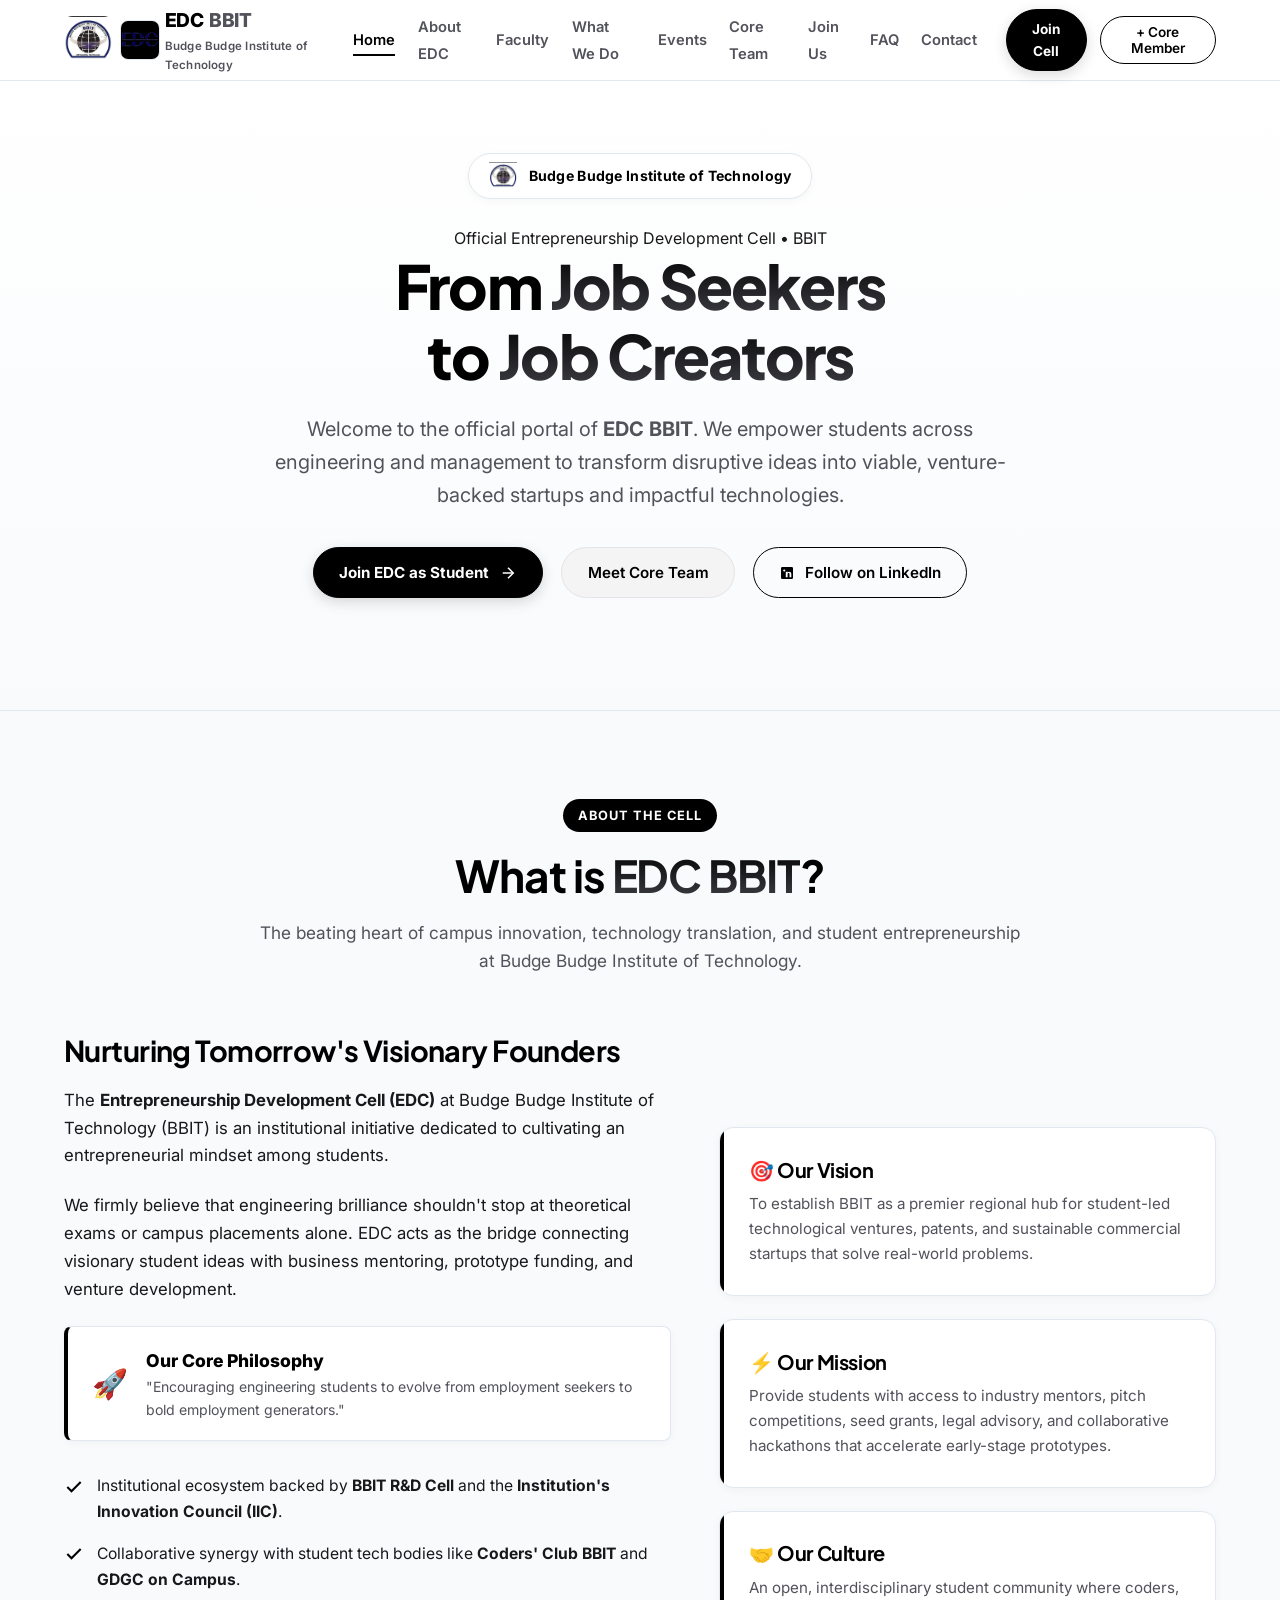
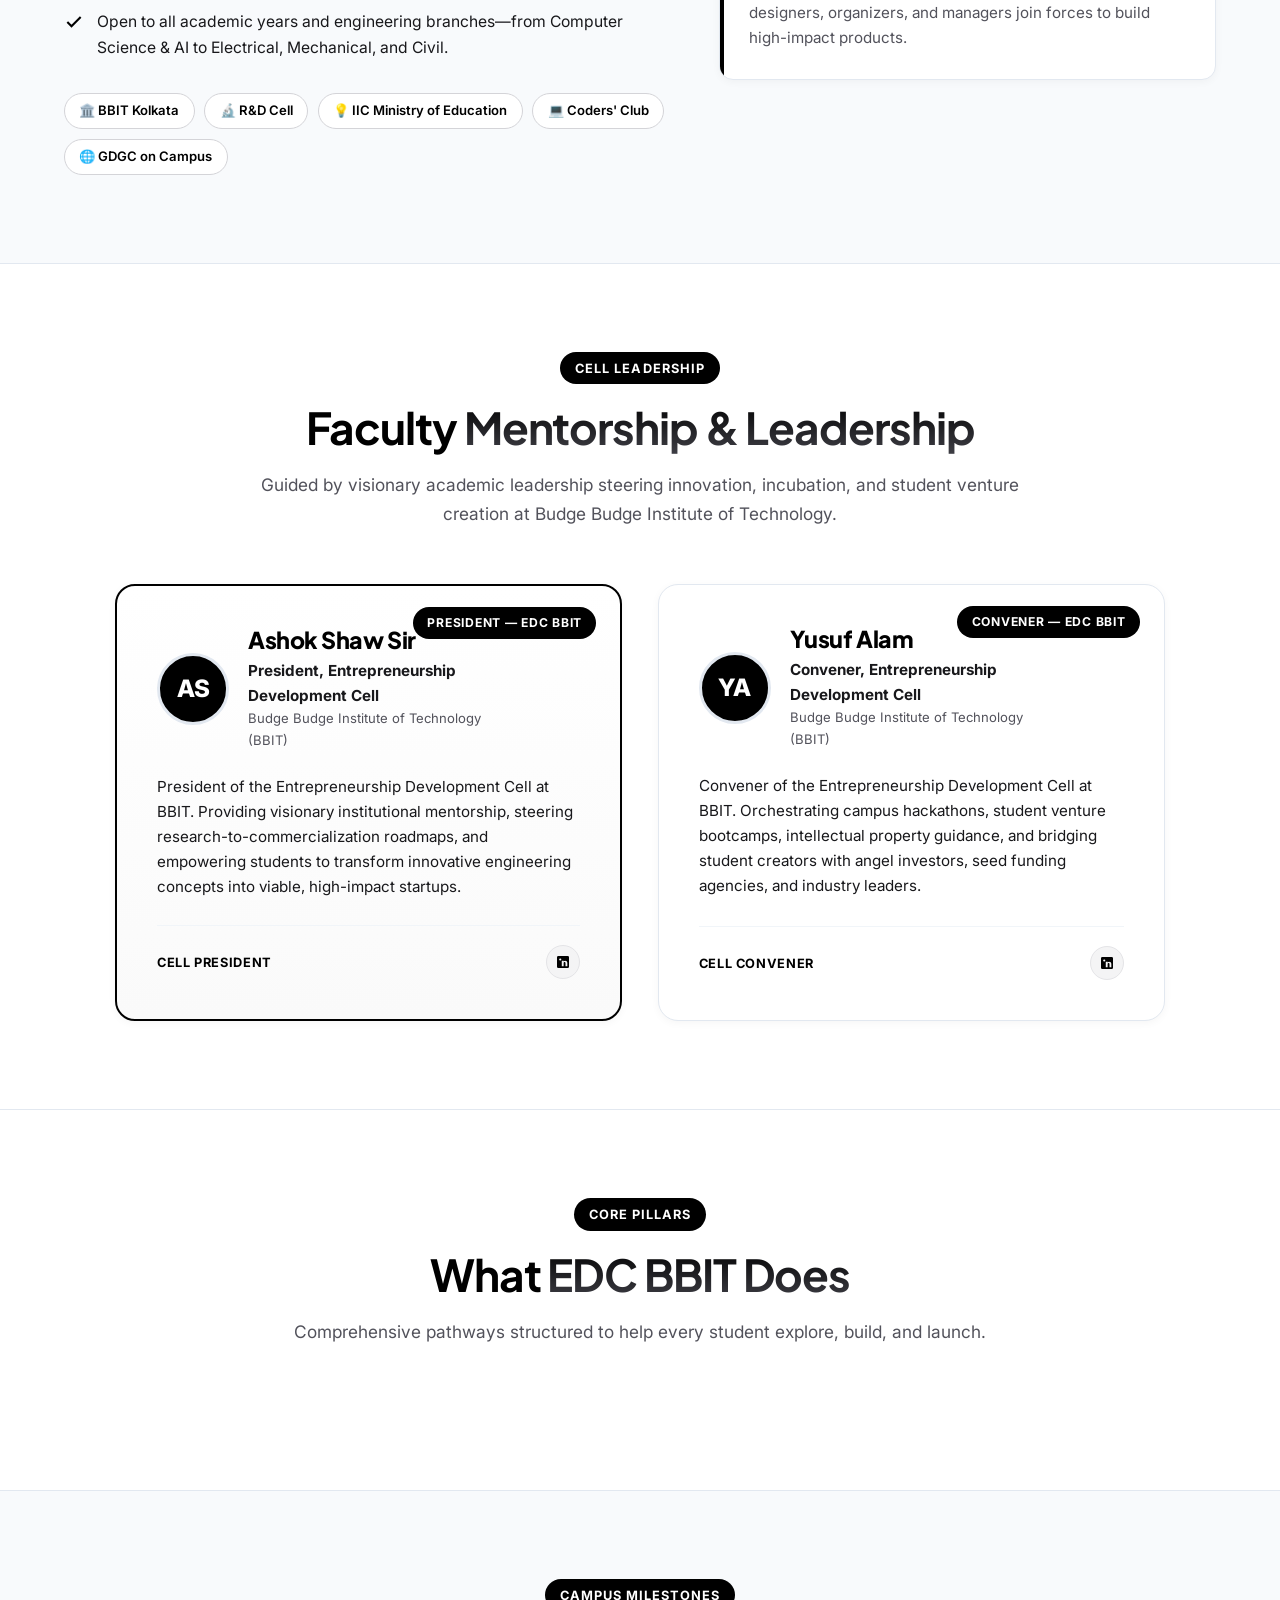
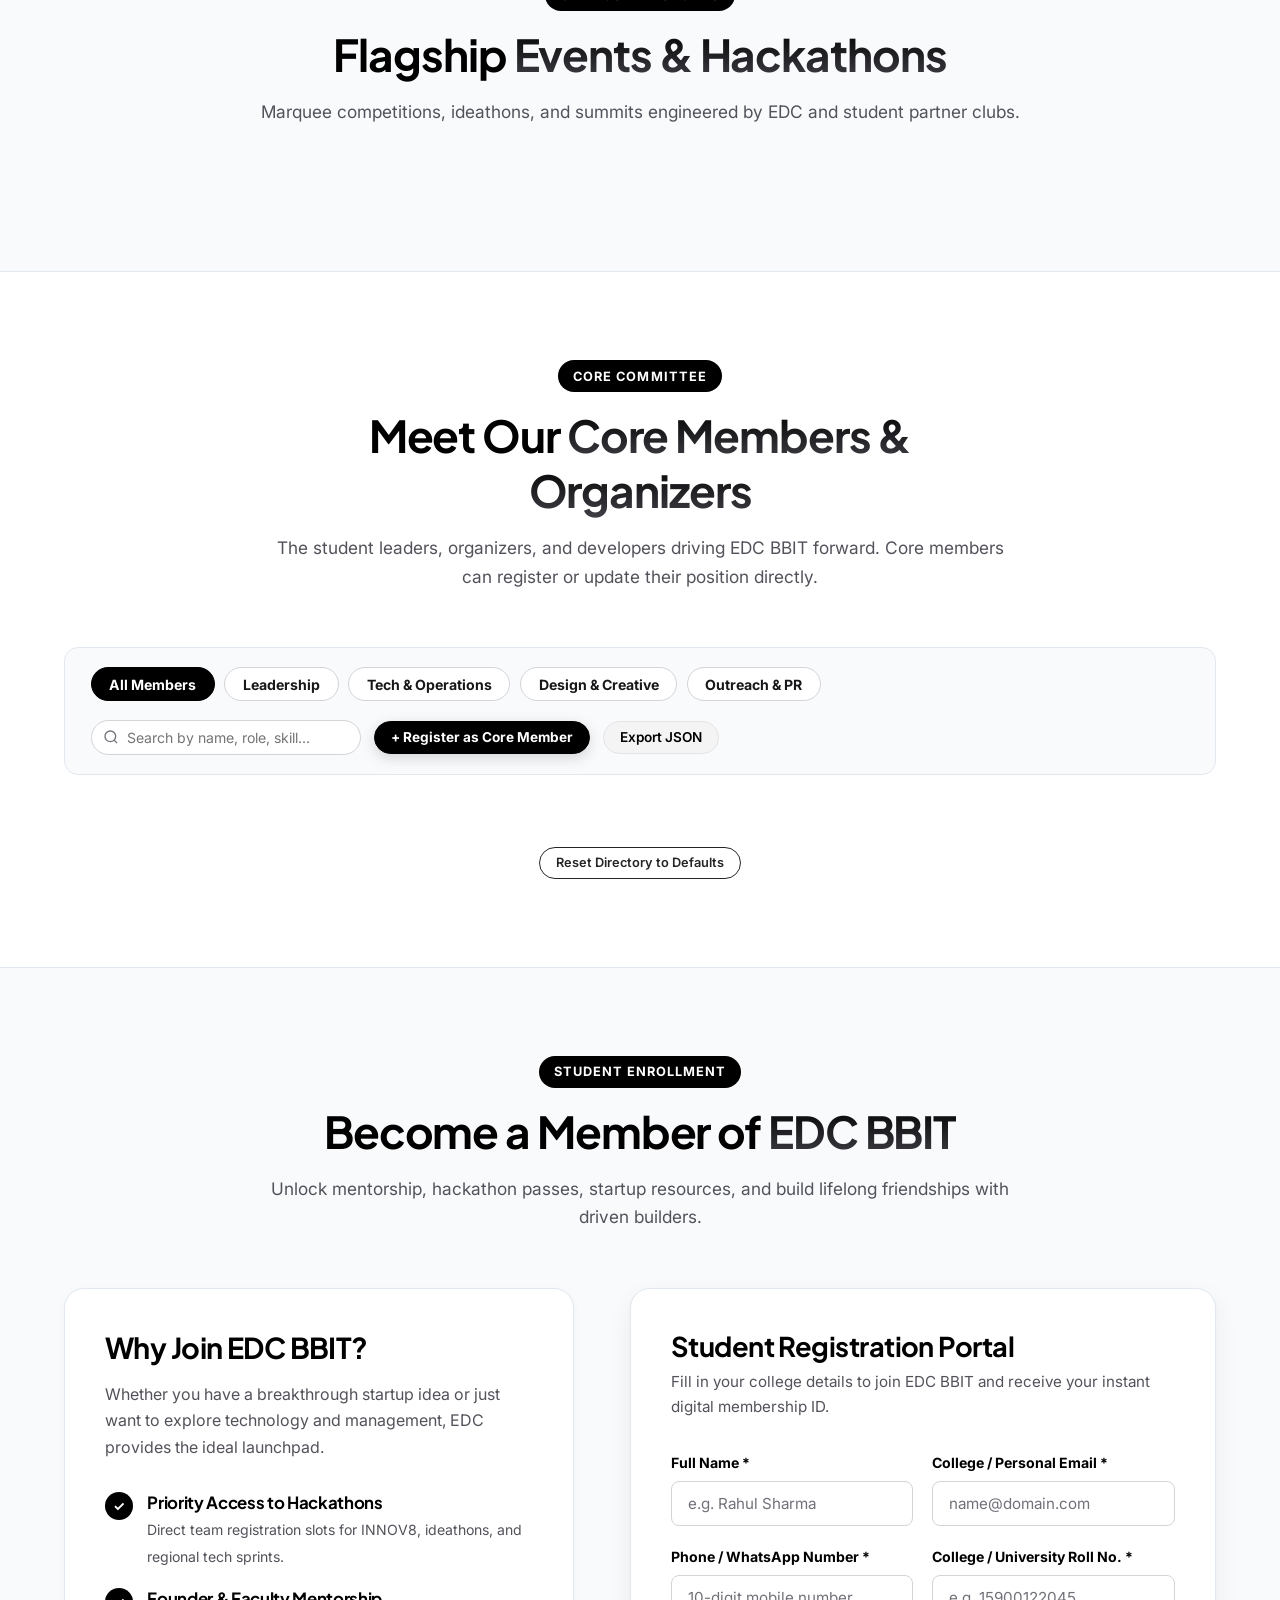
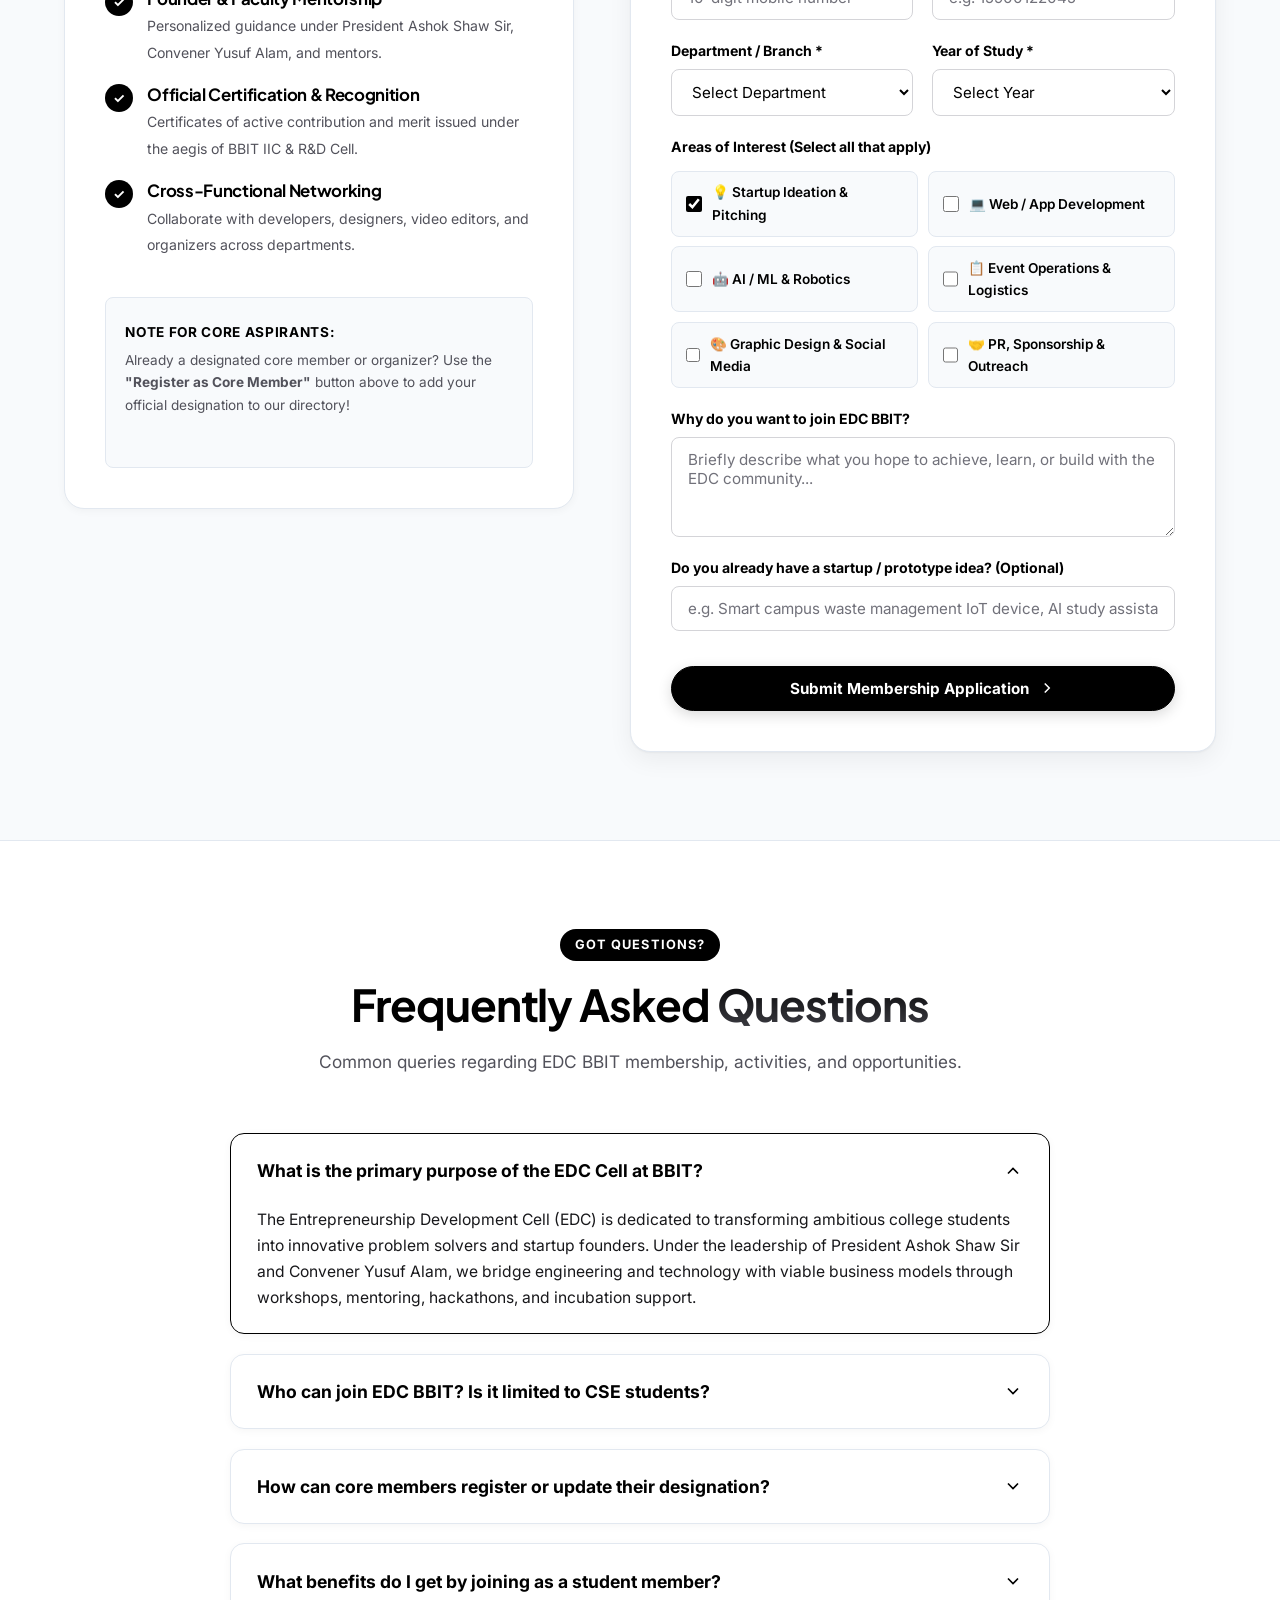
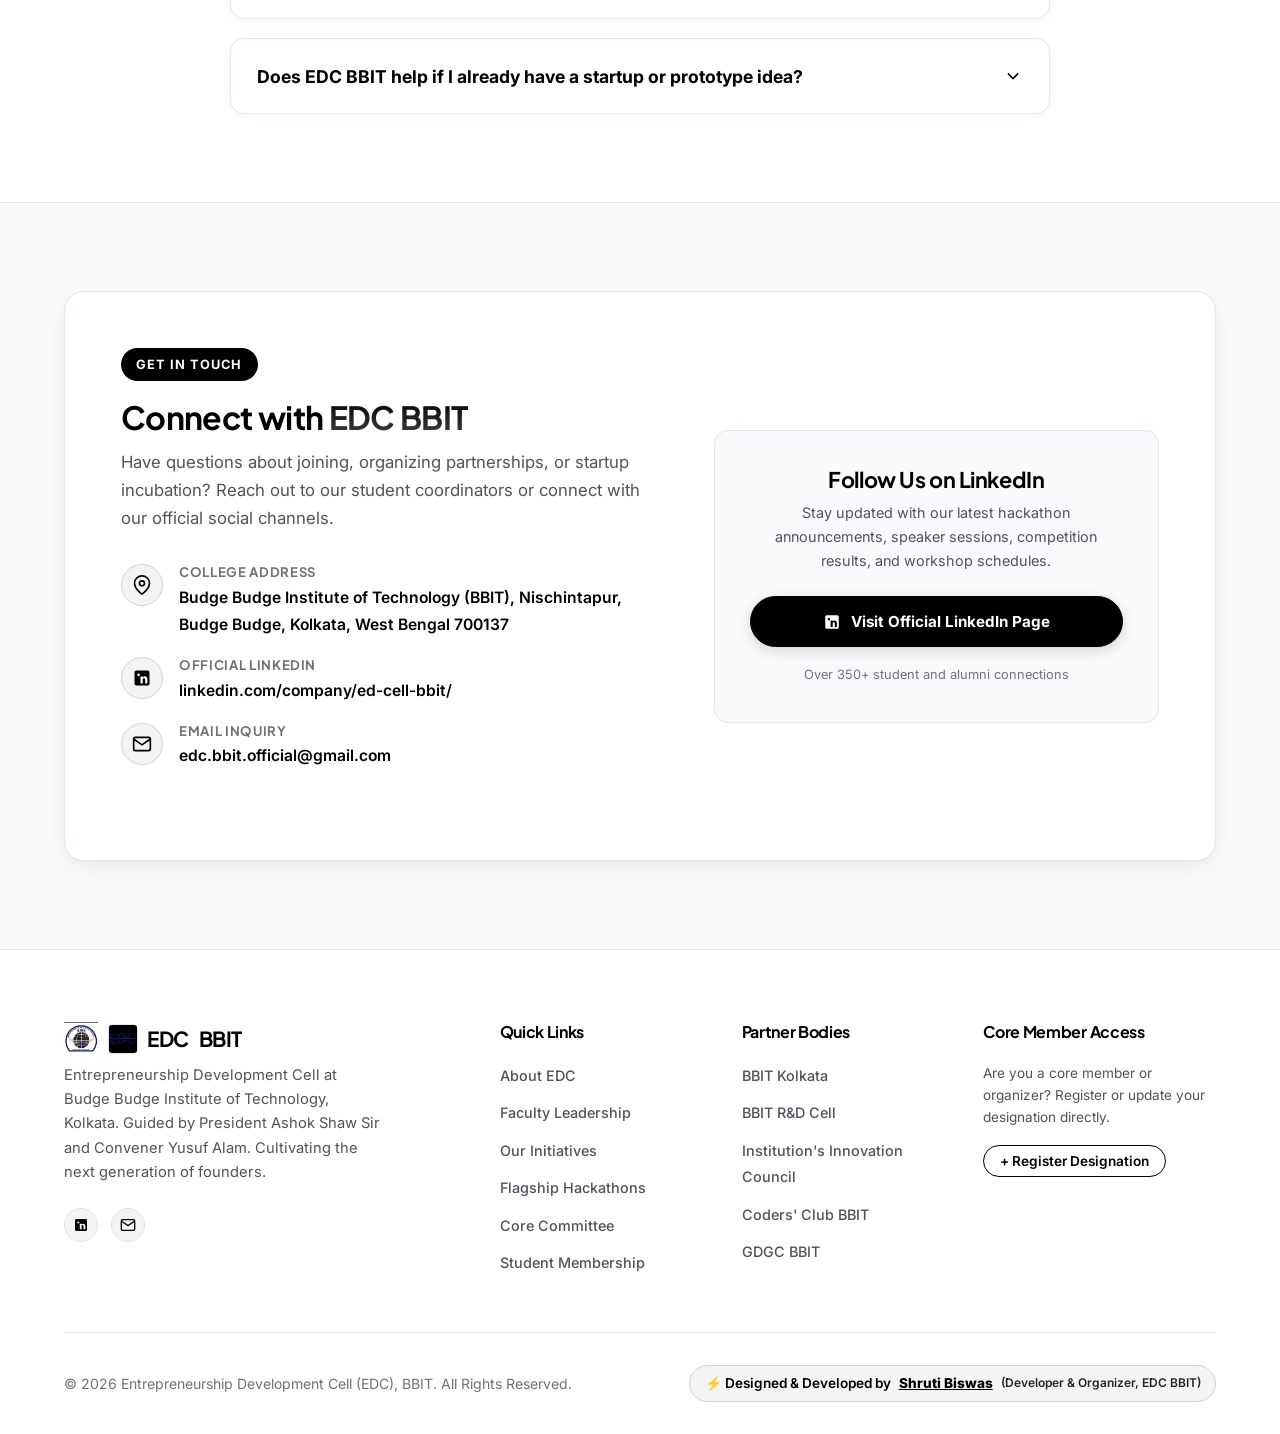
==== index.html @ e296bd95 "Initial commit: EDC BBIT official website and core portal" ====
<!DOCTYPE html>
<html lang="en">
<head>
  <meta charset="UTF-8">
  <meta name="viewport" content="width=device-width, initial-scale=1.0">
  <meta name="description" content="Official website of the Entrepreneurship Development Cell (EDC) at Budge Budge Institute of Technology (BBIT). Fostering student innovation, hackathons, and startup incubation.">
  <meta name="author" content="Shruti Biswas, Developer & Organizer, EDC BBIT">
  <title>EDC BBIT — Entrepreneurship Development Cell | Budge Budge Institute of Technology</title>

  <!-- OpenGraph Metadata -->
  <meta property="og:title" content="EDC BBIT — Entrepreneurship Development Cell">
  <meta property="og:description" content="From Job Seekers to Job Creators. Official website of the Entrepreneurship Development Cell at Budge Budge Institute of Technology.">
  <meta property="og:type" content="website">
  <meta property="og:image" content="assets/images/bbit-logo.png">

  <!-- Google Fonts -->
  <link rel="preconnect" href="https://fonts.googleapis.com">
  <link rel="preconnect" href="https://fonts.gstatic.com" crossorigin>
  <link href="https://fonts.googleapis.com/css2?family=Inter:wght@400;500;600;700;800&family=Plus+Jakarta+Sans:wght@600;700;800&display=swap" rel="stylesheet">

  <!-- Favicon: Official BBIT College Logo -->
  <link rel="icon" type="image/png" href="assets/images/bbit-logo.png">

  <!-- Stylesheet -->
  <link rel="stylesheet" href="assets/css/styles.css">
</head>
<body>

  <!-- ==========================================================================
       Header & Navigation
       ========================================================================== -->
  <header class="site-header">
    <div class="container nav-container">
      <a href="#home" class="brand-wrapper" aria-label="EDC BBIT Homepage">
        <div class="brand-logos-group">
          <img src="assets/images/bbit-logo.png" alt="BBIT College Logo" class="brand-logo college-logo" title="Budge Budge Institute of Technology">
          <img src="assets/images/edc-logo.jpg" alt="EDC Cell Logo" class="brand-logo cell-logo" title="Entrepreneurship Development Cell">
        </div>
        <div class="brand-title-wrap">
          <span class="brand-name">EDC <span>BBIT</span></span>
          <span class="brand-sub">Budge Budge Institute of Technology</span>
        </div>
      </a>

      <!-- Desktop Navigation -->
      <nav class="desktop-nav" aria-label="Main Navigation">
        <ul class="nav-links">
          <li><a href="#home" class="nav-link active">Home</a></li>
          <li><a href="#about" class="nav-link">About EDC</a></li>
          <li><a href="#faculty" class="nav-link">Faculty</a></li>
          <li><a href="#initiatives" class="nav-link">What We Do</a></li>
          <li><a href="#events" class="nav-link">Events</a></li>
          <li><a href="#team" class="nav-link">Core Team</a></li>
          <li><a href="#join" class="nav-link">Join Us</a></li>
          <li><a href="#faq" class="nav-link">FAQ</a></li>
          <li><a href="#contact" class="nav-link">Contact</a></li>
        </ul>
        <div class="nav-actions">
          <a href="#join" class="btn btn-primary btn-sm">Join Cell</a>
          <button id="open-member-modal-btn" class="btn btn-outline btn-sm" aria-label="Register as Core Member">+ Core Member</button>
        </div>
      </nav>

      <!-- Hamburger Button (Mobile) -->
      <button id="hamburger-toggle" class="hamburger-btn" aria-label="Toggle navigation menu" aria-expanded="false">
        <svg width="24" height="24" viewBox="0 0 24 24" fill="none" stroke="currentColor" stroke-width="2">
          <line x1="3" y1="12" x2="21" y2="12"></line>
          <line x1="3" y1="6" x2="21" y2="6"></line>
          <line x1="3" y1="18" x2="21" y2="18"></line>
        </svg>
      </button>
    </div>

    <!-- Mobile Drawer -->
    <div id="mobile-drawer" class="mobile-nav-drawer" aria-label="Mobile Navigation">
      <ul class="mobile-nav-links">
        <li><a href="#home" class="mobile-nav-link">Home</a></li>
        <li><a href="#about" class="mobile-nav-link">About EDC</a></li>
        <li><a href="#faculty" class="mobile-nav-link">Faculty Leadership</a></li>
        <li><a href="#initiatives" class="mobile-nav-link">What We Do</a></li>
        <li><a href="#events" class="mobile-nav-link">Events &amp; Hackathons</a></li>
        <li><a href="#team" class="mobile-nav-link">Core Team &amp; Organizers</a></li>
        <li><a href="#join" class="mobile-nav-link">Join EDC BBIT</a></li>
        <li><a href="#faq" class="mobile-nav-link">FAQ</a></li>
        <li><a href="#contact" class="mobile-nav-link">Contact</a></li>
      </ul>
      <div style="display: flex; flex-direction: column; gap: 0.8rem; margin-top: 1rem;">
        <a href="#join" class="btn btn-primary">Join EDC as Student</a>
        <button id="open-member-modal-btn-drawer" class="btn btn-outline">+ Register as Core Member</button>
        <a href="https://www.linkedin.com/company/ed-cell-bbit/" target="_blank" rel="noopener noreferrer" class="btn btn-secondary">
          <svg width="18" height="18" viewBox="0 0 24 24" fill="currentColor"><path d="M19 3a2 2 0 0 1 2 2v14a2 2 0 0 1-2 2H5a2 2 0 0 1-2-2V5a2 2 0 0 1 2-2h14m-.5 15.5v-5.3a3.26 3.26 0 0 0-3.26-3.26c-.85 0-1.84.52-2.28 1.3v-1.11h-2.79v8.37h2.79v-4.93c0-.77.62-1.4 1.39-1.4a1.4 1.4 0 0 1 1.4 1.4v4.93h2.75M6.46 10.9h2.8v8.37h-2.8v-8.37M7.86 6.57a1.63 1.63 0 1 0 0 3.26 1.63 1.63 0 0 0 0-3.26z"/></svg>
          Official LinkedIn
        </a>
      </div>
    </div>
  </header>

  <main>
    <!-- ==========================================================================
         Hero Section
         ========================================================================== -->
    <section id="home" class="hero-section">
      <div class="container hero-content">
        <div class="hero-college-badge">
          <img src="assets/images/bbit-logo.png" alt="Budge Budge Institute of Technology Crest" class="hero-college-emblem">
          <span>Budge Budge Institute of Technology</span>
        </div>

        <div class="hero-badge">
          <span class="pulse-dot"></span>
          <span>Official Entrepreneurship Development Cell • BBIT</span>
        </div>

        <h1 class="hero-title">
          From <span class="text-gradient">Job Seekers</span><br>to <span class="text-gradient">Job Creators</span>
        </h1>

        <p class="hero-subtitle">
          Welcome to the official portal of <strong>EDC BBIT</strong>. We empower students across engineering and management to transform disruptive ideas into viable, venture-backed startups and impactful technologies.
        </p>

        <div class="hero-cta-group">
          <a href="#join" class="btn btn-primary">
            <span>Join EDC as Student</span>
            <svg width="18" height="18" viewBox="0 0 24 24" fill="none" stroke="currentColor" stroke-width="2"><line x1="5" y1="12" x2="19" y2="12"></line><polyline points="12 5 19 12 12 19"></polyline></svg>
          </a>
          <a href="#team" class="btn btn-secondary">
            <span>Meet Core Team</span>
          </a>
          <a href="https://www.linkedin.com/company/ed-cell-bbit/" target="_blank" rel="noopener noreferrer" class="btn btn-outline">
            <svg width="16" height="16" viewBox="0 0 24 24" fill="currentColor"><path d="M19 3a2 2 0 0 1 2 2v14a2 2 0 0 1-2 2H5a2 2 0 0 1-2-2V5a2 2 0 0 1 2-2h14m-.5 15.5v-5.3a3.26 3.26 0 0 0-3.26-3.26c-.85 0-1.84.52-2.28 1.3v-1.11h-2.79v8.37h2.79v-4.93c0-.77.62-1.4 1.39-1.4a1.4 1.4 0 0 1 1.4 1.4v4.93h2.75M6.46 10.9h2.8v8.37h-2.8v-8.37M7.86 6.57a1.63 1.63 0 1 0 0 3.26 1.63 1.63 0 0 0 0-3.26z"/></svg>
            <span>Follow on LinkedIn</span>
          </a>
        </div>

        <!-- Live Stats Strip -->
        <div id="stats-strip" class="stats-strip" aria-label="Key EDC Statistics">
          <!-- Populated by JavaScript -->
        </div>
      </div>
    </section>

    <!-- ==========================================================================
         About EDC Section
         ========================================================================== -->
    <section id="about" class="about-section">
      <div class="container">
        <div class="section-header">
          <span class="section-tag">About The Cell</span>
          <h2 class="section-title">What is <span class="text-gradient">EDC BBIT</span>?</h2>
          <p class="section-desc">The beating heart of campus innovation, technology translation, and student entrepreneurship at Budge Budge Institute of Technology.</p>
        </div>

        <div class="about-grid">
          <div class="about-narrative">
            <h3>Nurturing Tomorrow's Visionary Founders</h3>
            <p>
              The <strong>Entrepreneurship Development Cell (EDC)</strong> at Budge Budge Institute of Technology (BBIT) is an institutional initiative dedicated to cultivating an entrepreneurial mindset among students.
            </p>
            <p>
              We firmly believe that engineering brilliance shouldn't stop at theoretical exams or campus placements alone. EDC acts as the bridge connecting visionary student ideas with business mentoring, prototype funding, and venture development.
            </p>

            <div class="motto-banner">
              <div class="icon">🚀</div>
              <div>
                <div class="motto-text">Our Core Philosophy</div>
                <div class="motto-sub">"Encouraging engineering students to evolve from employment seekers to bold employment generators."</div>
              </div>
            </div>

            <ul class="about-highlights-list">
              <li>
                <svg width="20" height="20" viewBox="0 0 24 24" fill="none" stroke="currentColor" stroke-width="2.5"><polyline points="20 6 9 17 4 12"></polyline></svg>
                <span>Institutional ecosystem backed by <strong>BBIT R&amp;D Cell</strong> and the <strong>Institution's Innovation Council (IIC)</strong>.</span>
              </li>
              <li>
                <svg width="20" height="20" viewBox="0 0 24 24" fill="none" stroke="currentColor" stroke-width="2.5"><polyline points="20 6 9 17 4 12"></polyline></svg>
                <span>Collaborative synergy with student tech bodies like <strong>Coders' Club BBIT</strong> and <strong>GDGC on Campus</strong>.</span>
              </li>
              <li>
                <svg width="20" height="20" viewBox="0 0 24 24" fill="none" stroke="currentColor" stroke-width="2.5"><polyline points="20 6 9 17 4 12"></polyline></svg>
                <span>Open to all academic years and engineering branches—from Computer Science &amp; AI to Electrical, Mechanical, and Civil.</span>
              </li>
            </ul>

            <div class="collaboration-pills">
              <span class="collab-pill">🏛️ BBIT Kolkata</span>
              <span class="collab-pill">🔬 R&amp;D Cell</span>
              <span class="collab-pill">💡 IIC Ministry of Education</span>
              <span class="collab-pill">💻 Coders' Club</span>
              <span class="collab-pill">🌐 GDGC on Campus</span>
            </div>
          </div>

          <div class="about-card-stack">
            <div class="feature-box">
              <h4>🎯 Our Vision</h4>
              <p>To establish BBIT as a premier regional hub for student-led technological ventures, patents, and sustainable commercial startups that solve real-world problems.</p>
            </div>
            <div class="feature-box">
              <h4>⚡ Our Mission</h4>
              <p>Provide students with access to industry mentors, pitch competitions, seed grants, legal advisory, and collaborative hackathons that accelerate early-stage prototypes.</p>
            </div>
            <div class="feature-box">
              <h4>🤝 Our Culture</h4>
              <p>An open, interdisciplinary student community where coders, designers, organizers, and managers join forces to build high-impact products.</p>
            </div>
          </div>
        </div>
      </div>
    </section>

    <!-- ==========================================================================
         Faculty Leadership Section (President & Convener)
         ========================================================================== -->
    <section id="faculty" class="faculty-section">
      <div class="container">
        <div class="section-header">
          <span class="section-tag">Cell Leadership</span>
          <h2 class="section-title">Faculty <span class="text-gradient">Mentorship &amp; Leadership</span></h2>
          <p class="section-desc">Guided by visionary academic leadership steering innovation, incubation, and student venture creation at Budge Budge Institute of Technology.</p>
        </div>

        <div class="faculty-grid">
          <!-- President: Ashok Shaw Sir -->
          <div class="faculty-card president-card">
            <div class="faculty-badge-top">President — EDC BBIT</div>
            <div class="faculty-header">
              <div class="faculty-avatar">AS</div>
              <div class="faculty-meta">
                <h3 class="faculty-name">Ashok Shaw Sir</h3>
                <span class="faculty-title">President, Entrepreneurship Development Cell</span>
                <span class="faculty-dept">Budge Budge Institute of Technology (BBIT)</span>
              </div>
            </div>
            <p class="faculty-bio">
              President of the Entrepreneurship Development Cell at BBIT. Providing visionary institutional mentorship, steering research-to-commercialization roadmaps, and empowering students to transform innovative engineering concepts into viable, high-impact startups.
            </p>
            <div class="faculty-footer">
              <span class="faculty-role-pill">Cell President</span>
              <div class="member-socials">
                <a href="https://www.linkedin.com/company/ed-cell-bbit/" target="_blank" rel="noopener noreferrer" class="social-icon-btn" title="EDC BBIT Official LinkedIn" aria-label="LinkedIn">
                  <svg width="16" height="16" viewBox="0 0 24 24" fill="currentColor"><path d="M19 3a2 2 0 0 1 2 2v14a2 2 0 0 1-2 2H5a2 2 0 0 1-2-2V5a2 2 0 0 1 2-2h14m-.5 15.5v-5.3a3.26 3.26 0 0 0-3.26-3.26c-.85 0-1.84.52-2.28 1.3v-1.11h-2.79v8.37h2.79v-4.93c0-.77.62-1.4 1.39-1.4a1.4 1.4 0 0 1 1.4 1.4v4.93h2.75M6.46 10.9h2.8v8.37h-2.8v-8.37M7.86 6.57a1.63 1.63 0 1 0 0 3.26 1.63 1.63 0 0 0 0-3.26z"/></svg>
                </a>
              </div>
            </div>
          </div>

          <!-- Convener: Yusuf Alam -->
          <div class="faculty-card convener-card">
            <div class="faculty-badge-top">Convener — EDC BBIT</div>
            <div class="faculty-header">
              <div class="faculty-avatar">YA</div>
              <div class="faculty-meta">
                <h3 class="faculty-name">Yusuf Alam</h3>
                <span class="faculty-title">Convener, Entrepreneurship Development Cell</span>
                <span class="faculty-dept">Budge Budge Institute of Technology (BBIT)</span>
              </div>
            </div>
            <p class="faculty-bio">
              Convener of the Entrepreneurship Development Cell at BBIT. Orchestrating campus hackathons, student venture bootcamps, intellectual property guidance, and bridging student creators with angel investors, seed funding agencies, and industry leaders.
            </p>
            <div class="faculty-footer">
              <span class="faculty-role-pill">Cell Convener</span>
              <div class="member-socials">
                <a href="https://www.linkedin.com/company/ed-cell-bbit/" target="_blank" rel="noopener noreferrer" class="social-icon-btn" title="EDC BBIT Official LinkedIn" aria-label="LinkedIn">
                  <svg width="16" height="16" viewBox="0 0 24 24" fill="currentColor"><path d="M19 3a2 2 0 0 1 2 2v14a2 2 0 0 1-2 2H5a2 2 0 0 1-2-2V5a2 2 0 0 1 2-2h14m-.5 15.5v-5.3a3.26 3.26 0 0 0-3.26-3.26c-.85 0-1.84.52-2.28 1.3v-1.11h-2.79v8.37h2.79v-4.93c0-.77.62-1.4 1.39-1.4a1.4 1.4 0 0 1 1.4 1.4v4.93h2.75M6.46 10.9h2.8v8.37h-2.8v-8.37M7.86 6.57a1.63 1.63 0 1 0 0 3.26 1.63 1.63 0 0 0 0-3.26z"/></svg>
                </a>
              </div>
            </div>
          </div>
        </div>
      </div>
    </section>

    <!-- ==========================================================================
         What We Do / Pillars Section
         ========================================================================== -->
    <section id="initiatives" class="initiatives-section">
      <div class="container">
        <div class="section-header">
          <span class="section-tag">Core Pillars</span>
          <h2 class="section-title">What <span class="text-gradient">EDC BBIT Does</span></h2>
          <p class="section-desc">Comprehensive pathways structured to help every student explore, build, and launch.</p>
        </div>

        <div id="initiatives-grid" class="initiatives-grid">
          <!-- Populated by JavaScript -->
        </div>
      </div>
    </section>

    <!-- ==========================================================================
         Flagship Events Section
         ========================================================================== -->
    <section id="events" class="events-section">
      <div class="container">
        <div class="section-header">
          <span class="section-tag">Campus Milestones</span>
          <h2 class="section-title">Flagship <span class="text-gradient">Events &amp; Hackathons</span></h2>
          <p class="section-desc">Marquee competitions, ideathons, and summits engineered by EDC and student partner clubs.</p>
        </div>

        <div id="events-grid" class="events-grid">
          <!-- Populated by JavaScript -->
        </div>
      </div>
    </section>

    <!-- ==========================================================================
         Core Team & Organizers Showcase
         ========================================================================== -->
    <section id="team" class="team-section">
      <div class="container">
        <div class="section-header">
          <span class="section-tag">Core Committee</span>
          <h2 class="section-title">Meet Our <span class="text-gradient">Core Members &amp; Organizers</span></h2>
          <p class="section-desc">The student leaders, organizers, and developers driving EDC BBIT forward. Core members can register or update their position directly.</p>
        </div>

        <!-- Team Controls Bar -->
        <div class="team-controls-bar">
          <div class="filter-pills-group" role="tablist" aria-label="Team member categories">
            <button class="filter-btn active" data-filter="all">All Members</button>
            <button class="filter-btn" data-filter="leadership">Leadership</button>
            <button class="filter-btn" data-filter="tech">Tech &amp; Operations</button>
            <button class="filter-btn" data-filter="design">Design &amp; Creative</button>
            <button class="filter-btn" data-filter="outreach">Outreach &amp; PR</button>
          </div>

          <div class="team-actions-right">
            <div class="search-input-wrapper">
              <svg class="search-icon" width="16" height="16" viewBox="0 0 24 24" fill="none" stroke="currentColor" stroke-width="2">
                <circle cx="11" cy="11" r="8"></circle>
                <line x1="21" y1="21" x2="16.65" y2="16.65"></line>
              </svg>
              <input type="text" id="team-search-input" placeholder="Search by name, role, skill..." aria-label="Search team members">
            </div>
            <button id="open-member-modal-btn-2" class="btn btn-primary btn-sm">+ Register as Core Member</button>
            <button id="export-team-btn" class="btn btn-secondary btn-sm" title="Download team list as JSON">Export JSON</button>
          </div>
        </div>

        <!-- Team Grid -->
        <div id="team-grid" class="team-grid" aria-live="polite">
          <!-- Populated by JavaScript with Shruti Biswas highlighted -->
        </div>

        <div style="text-align: center; margin-top: 2rem;">
          <button id="reset-team-btn" class="btn btn-outline btn-sm" style="font-size: 0.8rem; opacity: 0.85;">Reset Directory to Defaults</button>
        </div>
      </div>
    </section>

    <!-- ==========================================================================
         Join EDC BBIT (Student Registration)
         ========================================================================== -->
    <section id="join" class="join-section">
      <div class="container">
        <div class="section-header">
          <span class="section-tag">Student Enrollment</span>
          <h2 class="section-title">Become a Member of <span class="text-gradient">EDC BBIT</span></h2>
          <p class="section-desc">Unlock mentorship, hackathon passes, startup resources, and build lifelong friendships with driven builders.</p>
        </div>

        <div class="join-grid">
          <!-- Benefits Card -->
          <div class="join-benefits-card">
            <h3>Why Join EDC BBIT?</h3>
            <p>Whether you have a breakthrough startup idea or just want to explore technology and management, EDC provides the ideal launchpad.</p>

            <ul class="benefits-checklist">
              <li class="benefit-item">
                <div class="check-circle">✓</div>
                <div>
                  <h5>Priority Access to Hackathons</h5>
                  <span>Direct team registration slots for INNOV8, ideathons, and regional tech sprints.</span>
                </div>
              </li>
              <li class="benefit-item">
                <div class="check-circle">✓</div>
                <div>
                  <h5>Founder &amp; Faculty Mentorship</h5>
                  <span>Personalized guidance under President Ashok Shaw Sir, Convener Yusuf Alam, and mentors.</span>
                </div>
              </li>
              <li class="benefit-item">
                <div class="check-circle">✓</div>
                <div>
                  <h5>Official Certification &amp; Recognition</h5>
                  <span>Certificates of active contribution and merit issued under the aegis of BBIT IIC &amp; R&amp;D Cell.</span>
                </div>
              </li>
              <li class="benefit-item">
                <div class="check-circle">✓</div>
                <div>
                  <h5>Cross-Functional Networking</h5>
                  <span>Collaborate with developers, designers, video editors, and organizers across departments.</span>
                </div>
              </li>
            </ul>

            <div style="margin-top: 2.5rem; padding: 1.2rem; background: #f8fafc; border-radius: var(--radius-sm); border: 1.5px solid #e2e8f0;">
              <span style="font-size: 0.85rem; color: #000000; font-weight: 700; text-transform: uppercase; letter-spacing: 0.05em;">Note for Core Aspirants:</span>
              <p style="font-size: 0.85rem; color: var(--text-muted); margin-top: 0.3rem;">
                Already a designated core member or organizer? Use the <strong>"Register as Core Member"</strong> button above to add your official designation to our directory!
              </p>
            </div>
          </div>

          <!-- Application Form -->
          <div class="join-form-wrapper">
            <h3>Student Registration Portal</h3>
            <p class="form-subtitle">Fill in your college details to join EDC BBIT and receive your instant digital membership ID.</p>

            <form id="student-join-form" novalidate>
              <div class="form-grid">
                <div class="form-group">
                  <label for="student-name" class="form-label">Full Name <span class="req">*</span></label>
                  <input type="text" id="student-name" class="form-control" placeholder="e.g. Rahul Sharma" required>
                </div>

                <div class="form-group">
                  <label for="student-email" class="form-label">College / Personal Email <span class="req">*</span></label>
                  <input type="email" id="student-email" class="form-control" placeholder="name@domain.com" required>
                </div>

                <div class="form-group">
                  <label for="student-phone" class="form-label">Phone / WhatsApp Number <span class="req">*</span></label>
                  <input type="tel" id="student-phone" class="form-control" placeholder="10-digit mobile number" required>
                </div>

                <div class="form-group">
                  <label for="student-roll" class="form-label">College / University Roll No. <span class="req">*</span></label>
                  <input type="text" id="student-roll" class="form-control" placeholder="e.g. 15900122045" required>
                </div>

                <div class="form-group">
                  <label for="student-dept" class="form-label">Department / Branch <span class="req">*</span></label>
                  <select id="student-dept" class="form-control" required>
                    <option value="" disabled selected>Select Department</option>
                    <option value="Computer Science & Engineering (CSE)">Computer Science &amp; Engineering (CSE)</option>
                    <option value="CSE - Artificial Intelligence (AI)">CSE - Artificial Intelligence (AI)</option>
                    <option value="Information Technology (IT)">Information Technology (IT)</option>
                    <option value="Electrical Engineering (EE)">Electrical Engineering (EE)</option>
                    <option value="Mechanical Engineering (ME)">Mechanical Engineering (ME)</option>
                    <option value="Civil Engineering (CE)">Civil Engineering (CE)</option>
                    <option value="Electronics & Communication (ECE)">Electronics &amp; Communication (ECE)</option>
                    <option value="MBA / Management">MBA / Management</option>
                    <option value="Diploma Engineering">Diploma Engineering</option>
                  </select>
                </div>

                <div class="form-group">
                  <label for="student-year" class="form-label">Year of Study <span class="req">*</span></label>
                  <select id="student-year" class="form-control" required>
                    <option value="" disabled selected>Select Year</option>
                    <option value="1st Year">1st Year (Freshman)</option>
                    <option value="2nd Year">2nd Year (Sophomore)</option>
                    <option value="3rd Year">3rd Year (Junior)</option>
                    <option value="4th Year">4th Year (Senior / Final)</option>
                  </select>
                </div>

                <div class="form-group full-width">
                  <label class="form-label">Areas of Interest (Select all that apply)</label>
                  <div class="interests-selector">
                    <label class="checkbox-label">
                      <input type="checkbox" name="interests" value="Startup Ideation" checked>
                      <span>💡 Startup Ideation &amp; Pitching</span>
                    </label>
                    <label class="checkbox-label">
                      <input type="checkbox" name="interests" value="Web & App Development">
                      <span>💻 Web / App Development</span>
                    </label>
                    <label class="checkbox-label">
                      <input type="checkbox" name="interests" value="AI & Robotics">
                      <span>🤖 AI / ML &amp; Robotics</span>
                    </label>
                    <label class="checkbox-label">
                      <input type="checkbox" name="interests" value="Event Management & Logistics">
                      <span>📋 Event Operations &amp; Logistics</span>
                    </label>
                    <label class="checkbox-label">
                      <input type="checkbox" name="interests" value="Design & Social Media">
                      <span>🎨 Graphic Design &amp; Social Media</span>
                    </label>
                    <label class="checkbox-label">
                      <input type="checkbox" name="interests" value="PR & Sponsorship">
                      <span>🤝 PR, Sponsorship &amp; Outreach</span>
                    </label>
                  </div>
                </div>

                <div class="form-group full-width">
                  <label for="student-why" class="form-label">Why do you want to join EDC BBIT?</label>
                  <textarea id="student-why" class="form-control" placeholder="Briefly describe what you hope to achieve, learn, or build with the EDC community..."></textarea>
                </div>

                <div class="form-group full-width">
                  <label for="student-idea" class="form-label">Do you already have a startup / prototype idea? (Optional)</label>
                  <input type="text" id="student-idea" class="form-control" placeholder="e.g. Smart campus waste management IoT device, AI study assistant...">
                </div>
              </div>

              <button type="submit" class="btn btn-primary" style="width: 100%; margin-top: 1rem;">
                <span>Submit Membership Application</span>
                <svg width="18" height="18" viewBox="0 0 24 24" fill="none" stroke="currentColor" stroke-width="2"><polyline points="9 18 15 12 9 6"></polyline></svg>
              </button>
            </form>

            <!-- Digital Pass Container -->
            <div id="membership-pass-result" aria-live="polite"></div>
          </div>
        </div>
      </div>
    </section>

    <!-- ==========================================================================
         FAQ Section
         ========================================================================== -->
    <section id="faq" class="faq-section">
      <div class="container">
        <div class="section-header">
          <span class="section-tag">Got Questions?</span>
          <h2 class="section-title">Frequently Asked <span class="text-gradient">Questions</span></h2>
          <p class="section-desc">Common queries regarding EDC BBIT membership, activities, and opportunities.</p>
        </div>

        <div class="faq-list">
          <details class="faq-item" open>
            <summary class="faq-question">
              <span>What is the primary purpose of the EDC Cell at BBIT?</span>
              <svg class="faq-icon" width="20" height="20" viewBox="0 0 24 24" fill="none" stroke="currentColor" stroke-width="2"><polyline points="6 9 12 15 18 9"></polyline></svg>
            </summary>
            <div class="faq-answer">
              The Entrepreneurship Development Cell (EDC) is dedicated to transforming ambitious college students into innovative problem solvers and startup founders. Under the leadership of President Ashok Shaw Sir and Convener Yusuf Alam, we bridge engineering and technology with viable business models through workshops, mentoring, hackathons, and incubation support.
            </div>
          </details>

          <details class="faq-item">
            <summary class="faq-question">
              <span>Who can join EDC BBIT? Is it limited to CSE students?</span>
              <svg class="faq-icon" width="20" height="20" viewBox="0 0 24 24" fill="none" stroke="currentColor" stroke-width="2"><polyline points="6 9 12 15 18 9"></polyline></svg>
            </summary>
            <div class="faq-answer">
              Not at all! EDC welcomes students from every department (CSE, CSE-AI, IT, EE, ME, Civil, Management, etc.) and every academic year. Startups thrive on cross-disciplinary teams where designers, engineers, marketers, and visionaries collaborate.
            </div>
          </details>

          <details class="faq-item">
            <summary class="faq-question">
              <span>How can core members register or update their designation?</span>
              <svg class="faq-icon" width="20" height="20" viewBox="0 0 24 24" fill="none" stroke="currentColor" stroke-width="2"><polyline points="6 9 12 15 18 9"></polyline></svg>
            </summary>
            <div class="faq-answer">
              Core members and organizers can register their details using the "+ Register as Core Member" button in the navigation or Core Team section. The profile is instantly added to the live directory and can also be exported as a permanent code update via the "Export JSON" button.
            </div>
          </details>

          <details class="faq-item">
            <summary class="faq-question">
              <span>What benefits do I get by joining as a student member?</span>
              <svg class="faq-icon" width="20" height="20" viewBox="0 0 24 24" fill="none" stroke="currentColor" stroke-width="2"><polyline points="6 9 12 15 18 9"></polyline></svg>
            </summary>
            <div class="faq-answer">
              You get direct priority access to hackathons (like INNOV8), startup ideation bootcamps (Innovation Ignite), exclusive guest lectures from startup founders, official certificates of participation/merit, and potential seed funding mentorship.
            </div>
          </details>

          <details class="faq-item">
            <summary class="faq-question">
              <span>Does EDC BBIT help if I already have a startup or prototype idea?</span>
              <svg class="faq-icon" width="20" height="20" viewBox="0 0 24 24" fill="none" stroke="currentColor" stroke-width="2"><polyline points="6 9 12 15 18 9"></polyline></svg>
            </summary>
            <div class="faq-answer">
              Yes! EDC provides structured mentorship, connects you with faculty advisors in the R&amp;D Cell and IIC, helps you develop a pitch deck, and prepares you for state and national innovation grants.
            </div>
          </details>
        </div>
      </div>
    </section>

    <!-- ==========================================================================
         Contact & Location Section
         ========================================================================== -->
    <section id="contact" class="contact-section">
      <div class="container">
        <div class="contact-card-box">
          <div class="contact-info-col">
            <span class="section-tag">Get in Touch</span>
            <h3>Connect with <span class="text-gradient">EDC BBIT</span></h3>
            <p>Have questions about joining, organizing partnerships, or startup incubation? Reach out to our student coordinators or connect with our official social channels.</p>

            <ul class="contact-details-list">
              <li class="contact-detail-item">
                <div class="contact-icon-bubble">
                  <svg width="20" height="20" viewBox="0 0 24 24" fill="none" stroke="currentColor" stroke-width="2"><path d="M21 10c0 7-9 13-9 13s-9-6-9-13a9 9 0 0 1 18 0z"></path><circle cx="12" cy="10" r="3"></circle></svg>
                </div>
                <div class="contact-detail-text">
                  <h6>College Address</h6>
                  <span>Budge Budge Institute of Technology (BBIT), Nischintapur, Budge Budge, Kolkata, West Bengal 700137</span>
                </div>
              </li>
              <li class="contact-detail-item">
                <div class="contact-icon-bubble">
                  <svg width="20" height="20" viewBox="0 0 24 24" fill="currentColor"><path d="M19 3a2 2 0 0 1 2 2v14a2 2 0 0 1-2 2H5a2 2 0 0 1-2-2V5a2 2 0 0 1 2-2h14m-.5 15.5v-5.3a3.26 3.26 0 0 0-3.26-3.26c-.85 0-1.84.52-2.28 1.3v-1.11h-2.79v8.37h2.79v-4.93c0-.77.62-1.4 1.39-1.4a1.4 1.4 0 0 1 1.4 1.4v4.93h2.75M6.46 10.9h2.8v8.37h-2.8v-8.37M7.86 6.57a1.63 1.63 0 1 0 0 3.26 1.63 1.63 0 0 0 0-3.26z"/></svg>
                </div>
                <div class="contact-detail-text">
                  <h6>Official LinkedIn</h6>
                  <a href="https://www.linkedin.com/company/ed-cell-bbit/" target="_blank" rel="noopener noreferrer">linkedin.com/company/ed-cell-bbit/</a>
                </div>
              </li>
              <li class="contact-detail-item">
                <div class="contact-icon-bubble">
                  <svg width="20" height="20" viewBox="0 0 24 24" fill="none" stroke="currentColor" stroke-width="2"><path d="M4 4h16c1.1 0 2 .9 2 2v12c0 1.1-.9 2-2 2H4c-1.1 0-2-.9-2-2V6c0-1.1.9-2 2-2z"></path><polyline points="22,6 12,13 2,6"></polyline></svg>
                </div>
                <div class="contact-detail-text">
                  <h6>Email Inquiry</h6>
                  <a href="mailto:edc.bbit.official@gmail.com">edc.bbit.official@gmail.com</a>
                </div>
              </li>
            </ul>
          </div>

          <div class="contact-action-box">
            <h4>Follow Us on LinkedIn</h4>
            <p>Stay updated with our latest hackathon announcements, speaker sessions, competition results, and workshop schedules.</p>
            <a href="https://www.linkedin.com/company/ed-cell-bbit/" target="_blank" rel="noopener noreferrer" class="btn btn-primary" style="width: 100%; margin-bottom: 0.8rem;">
              <svg width="18" height="18" viewBox="0 0 24 24" fill="currentColor"><path d="M19 3a2 2 0 0 1 2 2v14a2 2 0 0 1-2 2H5a2 2 0 0 1-2-2V5a2 2 0 0 1 2-2h14m-.5 15.5v-5.3a3.26 3.26 0 0 0-3.26-3.26c-.85 0-1.84.52-2.28 1.3v-1.11h-2.79v8.37h2.79v-4.93c0-.77.62-1.4 1.39-1.4a1.4 1.4 0 0 1 1.4 1.4v4.93h2.75M6.46 10.9h2.8v8.37h-2.8v-8.37M7.86 6.57a1.63 1.63 0 1 0 0 3.26 1.63 1.63 0 0 0 0-3.26z"/></svg>
              <span>Visit Official LinkedIn Page</span>
            </a>
            <span style="font-size: 0.8rem; color: var(--text-dim);">Over 350+ student and alumni connections</span>
          </div>
        </div>
      </div>
    </section>
  </main>

  <!-- ==========================================================================
       Footer
       ========================================================================== -->
  <footer class="site-footer">
    <div class="container">
      <div class="footer-top">
        <div class="footer-brand">
          <h4>
            <img src="assets/images/bbit-logo.png" alt="BBIT Logo" style="height: 34px; width: auto; object-fit: contain;">
            <img src="assets/images/edc-logo.jpg" alt="EDC Logo" style="height: 30px; width: 30px; border-radius: 4px; object-fit: cover; border: 1px solid #e2e8f0;">
            EDC <span>BBIT</span>
          </h4>
          <p>Entrepreneurship Development Cell at Budge Budge Institute of Technology, Kolkata. Guided by President Ashok Shaw Sir and Convener Yusuf Alam. Cultivating the next generation of founders.</p>
          <div style="display: flex; gap: 0.8rem;">
            <a href="https://www.linkedin.com/company/ed-cell-bbit/" target="_blank" rel="noopener noreferrer" class="social-icon-btn" aria-label="EDC BBIT LinkedIn">
              <svg width="16" height="16" viewBox="0 0 24 24" fill="currentColor"><path d="M19 3a2 2 0 0 1 2 2v14a2 2 0 0 1-2 2H5a2 2 0 0 1-2-2V5a2 2 0 0 1 2-2h14m-.5 15.5v-5.3a3.26 3.26 0 0 0-3.26-3.26c-.85 0-1.84.52-2.28 1.3v-1.11h-2.79v8.37h2.79v-4.93c0-.77.62-1.4 1.39-1.4a1.4 1.4 0 0 1 1.4 1.4v4.93h2.75M6.46 10.9h2.8v8.37h-2.8v-8.37M7.86 6.57a1.63 1.63 0 1 0 0 3.26 1.63 1.63 0 0 0 0-3.26z"/></svg>
            </a>
            <a href="mailto:edc.bbit.official@gmail.com" class="social-icon-btn" aria-label="Email EDC BBIT">
              <svg width="16" height="16" viewBox="0 0 24 24" fill="none" stroke="currentColor" stroke-width="2"><path d="M4 4h16c1.1 0 2 .9 2 2v12c0 1.1-.9 2-2 2H4c-1.1 0-2-.9-2-2V6c0-1.1.9-2 2-2z"></path><polyline points="22,6 12,13 2,6"></polyline></svg>
            </a>
          </div>
        </div>

        <div class="footer-col">
          <h5>Quick Links</h5>
          <ul class="footer-links-list">
            <li><a href="#about">About EDC</a></li>
            <li><a href="#faculty">Faculty Leadership</a></li>
            <li><a href="#initiatives">Our Initiatives</a></li>
            <li><a href="#events">Flagship Hackathons</a></li>
            <li><a href="#team">Core Committee</a></li>
            <li><a href="#join">Student Membership</a></li>
          </ul>
        </div>

        <div class="footer-col">
          <h5>Partner Bodies</h5>
          <ul class="footer-links-list">
            <li><a href="https://bbit.edu.in" target="_blank" rel="noopener noreferrer">BBIT Kolkata</a></li>
            <li><a href="#about">BBIT R&amp;D Cell</a></li>
            <li><a href="#about">Institution's Innovation Council</a></li>
            <li><a href="#about">Coders' Club BBIT</a></li>
            <li><a href="#about">GDGC BBIT</a></li>
          </ul>
        </div>

        <div class="footer-col">
          <h5>Core Member Access</h5>
          <p style="font-size: 0.85rem; color: var(--text-muted); margin-bottom: 1rem;">Are you a core member or organizer? Register or update your designation directly.</p>
          <button id="open-member-modal-btn-footer" class="btn btn-outline btn-sm">+ Register Designation</button>
        </div>
      </div>

      <div class="footer-bottom">
        <div>
          © 2026 Entrepreneurship Development Cell (EDC), BBIT. All Rights Reserved.
        </div>
        <div class="developer-badge-footer">
          <span>⚡ Designed &amp; Developed by</span>
          <span class="dev-name">Shruti Biswas</span>
          <span style="font-size: 0.75rem; opacity: 0.85;">(Developer &amp; Organizer, EDC BBIT)</span>
        </div>
      </div>
    </div>
  </footer>

  <!-- ==========================================================================
       Modal: Core Member Self-Registration
       ========================================================================== -->
  <dialog id="core-member-modal" class="custom-modal" aria-labelledby="modal-title">
    <div class="modal-header">
      <h3 id="modal-title">
        <svg width="22" height="22" viewBox="0 0 24 24" fill="none" stroke="currentColor" stroke-width="2" style="color: #000000;"><path d="M16 21v-2a4 4 0 0 0-4-4H5a4 4 0 0 0-4 4v2"></path><circle cx="8.5" cy="7" r="4"></circle><line x1="20" y1="8" x2="20" y2="14"></line><line x1="23" y1="11" x2="17" y2="11"></line></svg>
        Register as Core Member / Organizer
      </h3>
      <button id="close-member-modal-btn" class="modal-close-btn" aria-label="Close modal">&times;</button>
    </div>

    <form id="core-member-form">
      <div class="modal-body">
        <p style="font-size: 0.9rem; color: var(--text-muted); margin-bottom: 1.5rem;">
          Enter your details below to feature your profile, designation, and skills on the official EDC BBIT Core Team directory.
        </p>

        <div class="form-grid">
          <div class="form-group">
            <label for="member-name" class="form-label">Full Name <span class="req">*</span></label>
            <input type="text" id="member-name" class="form-control" placeholder="e.g. Shruti Biswas" required>
          </div>

          <div class="form-group">
            <label for="member-role" class="form-label">Position / Designation <span class="req">*</span></label>
            <input type="text" id="member-role" class="form-control" placeholder="e.g. Developer & Organizer, PR Lead" required>
          </div>

          <div class="form-group">
            <label for="member-category" class="form-label">Category</label>
            <select id="member-category" class="form-control">
              <option value="Tech & Operations">Tech &amp; Operations</option>
              <option value="Leadership">Leadership</option>
              <option value="Design">Design &amp; Creative</option>
              <option value="Outreach">Outreach &amp; PR</option>
              <option value="Events">Events &amp; Logistics</option>
            </select>
          </div>

          <div class="form-group">
            <label for="member-department" class="form-label">Department / Branch</label>
            <input type="text" id="member-department" class="form-control" placeholder="e.g. Computer Science & Engineering">
          </div>

          <div class="form-group">
            <label for="member-year" class="form-label">Year of Study</label>
            <select id="member-year" class="form-control">
              <option value="Final Year">Final Year</option>
              <option value="Pre-Final Year">Pre-Final Year (3rd Year)</option>
              <option value="2nd Year">2nd Year</option>
              <option value="Core Committee">Core Committee</option>
            </select>
          </div>

          <div class="form-group">
            <label for="member-linkedin" class="form-label">LinkedIn Profile URL</label>
            <input type="url" id="member-linkedin" class="form-control" placeholder="https://linkedin.com/in/username">
          </div>

          <div class="form-group">
            <label for="member-github" class="form-label">GitHub URL (Optional)</label>
            <input type="url" id="member-github" class="form-control" placeholder="https://github.com/username">
          </div>

          <div class="form-group">
            <label for="member-skills" class="form-label">Skills / Tags (Comma separated)</label>
            <input type="text" id="member-skills" class="form-control" placeholder="Frontend, Event Ops, Python, UI/UX">
          </div>

          <div class="form-group full-width">
            <label for="member-bio" class="form-label">Brief Bio / Responsibilities</label>
            <textarea id="member-bio" class="form-control" rows="3" placeholder="Describe your key role, contributions, or achievements at EDC BBIT..."></textarea>
          </div>

          <div class="form-group full-width">
            <label class="form-label">Profile Photo (Optional)</label>
            <div style="display: flex; gap: 1rem; align-items: center;">
              <input type="file" id="member-photo-input" class="form-control" accept="image/*" style="flex: 1;">
              <div id="member-photo-preview"></div>
            </div>
            <div style="margin-top: 0.5rem;">
              <input type="url" id="member-photo-url" class="form-control" placeholder="Or enter an image web URL (e.g. LinkedIn/GitHub avatar)">
            </div>
          </div>
        </div>
      </div>

      <div class="modal-footer">
        <button type="button" id="cancel-member-modal-btn" class="btn btn-secondary btn-sm">Cancel</button>
        <button type="submit" class="btn btn-primary btn-sm">Save &amp; Add to Team</button>
      </div>
    </form>
  </dialog>

  <!-- Toast Notification Container -->
  <div id="toast-container" aria-live="polite"></div>

  <!-- Application Scripts (Zero external build dependencies, runs seamlessly offline & online) -->
  <script src="assets/js/data.js"></script>
  <script src="assets/js/main.js"></script>
</body>
</html>
---- assets/css/styles.css ----
/* ==========================================================================
   EDC BBIT - Official Website Stylesheet
   Theme: Clean High-Contrast Light Monochrome (White Background & Black Text)
   College: Budge Budge Institute of Technology (BBIT), Kolkata
   President: Ashok Shaw Sir | Convener: Yusuf Alam
   Developer & Organizer: Shruti Biswas
   ========================================================================== */

:root {
  /* Core Light Monochromatic Palette */
  --bg-primary: #ffffff;
  --bg-secondary: #f8fafc;
  --bg-tertiary: #f1f5f9;
  --bg-surface: #ffffff;
  --card-bg: #ffffff;
  --card-hover-bg: #fafafa;
  --glass-border: #e2e8f0;
  --border-strong: #000000;

  --text-main: #000000;
  --text-body: #18181b;
  --text-muted: #52525b;
  --text-dim: #71717a;

  --brand-black: #000000;
  --brand-charcoal: #27272a;
  --brand-white: #ffffff;
  --brand-light: #f4f4f5;

  --gradient-brand: linear-gradient(180deg, #000000 0%, #3f3f46 100%);
  --gradient-card: linear-gradient(180deg, #ffffff 0%, #fafafa 100%);

  --radius-sm: 8px;
  --radius-md: 14px;
  --radius-lg: 20px;
  --radius-full: 9999px;

  --shadow-sm: 0 2px 8px rgba(0, 0, 0, 0.04);
  --shadow-md: 0 8px 24px rgba(0, 0, 0, 0.06), 0 1px 2px rgba(0, 0, 0, 0.04);
  --shadow-lg: 0 16px 40px rgba(0, 0, 0, 0.09);

  --font-sans: 'Inter', -apple-system, BlinkMacSystemFont, 'Segoe UI', Roboto, Helvetica, Arial, sans-serif;
  --font-display: 'Plus Jakarta Sans', var(--font-sans);

  --transition-fast: 0.18s ease;
  --transition-normal: 0.28s cubic-bezier(0.16, 1, 0.3, 1);
  --transition-slow: 0.45s cubic-bezier(0.16, 1, 0.3, 1);

  --container-max: 1200px;
}

/* Base Reset */
*, *::before, *::after {
  box-sizing: border-box;
  margin: 0;
  padding: 0;
}

html {
  scroll-behavior: smooth;
  font-size: 16px;
  color-scheme: light;
}

body {
  font-family: var(--font-sans);
  background-color: var(--bg-primary);
  color: var(--text-body);
  line-height: 1.65;
  overflow-x: hidden;
  background-image: radial-gradient(rgba(0, 0, 0, 0.04) 1px, transparent 1px);
  background-size: 24px 24px;
  min-height: 100vh;
}

/* Typography Helpers */
h1, h2, h3, h4, h5, h6 {
  font-family: var(--font-display);
  font-weight: 700;
  line-height: 1.25;
  color: var(--text-main);
  letter-spacing: -0.02em;
}

a {
  color: inherit;
  text-decoration: none;
  transition: color var(--transition-fast), opacity var(--transition-fast);
}

img {
  max-width: 100%;
  display: block;
}

button, input, select, textarea {
  font-family: inherit;
  font-size: inherit;
}

/* Container */
.container {
  width: 100%;
  max-width: var(--container-max);
  margin-left: auto;
  margin-right: auto;
  padding-left: 1.5rem;
  padding-right: 1.5rem;
}

/* Section Header Shared */
.section-header {
  text-align: center;
  max-width: 760px;
  margin: 0 auto 3.5rem auto;
}

.section-tag {
  display: inline-flex;
  align-items: center;
  gap: 0.5rem;
  padding: 0.35rem 0.95rem;
  background: #000000;
  color: #ffffff;
  font-size: 0.8rem;
  font-weight: 700;
  text-transform: uppercase;
  letter-spacing: 0.08em;
  border-radius: var(--radius-full);
  margin-bottom: 1rem;
}

.section-title {
  font-size: clamp(2rem, 3.5vw, 2.75rem);
  letter-spacing: -0.025em;
  margin-bottom: 1rem;
  color: var(--text-main);
}

.text-gradient {
  background: var(--gradient-brand);
  -webkit-background-clip: text;
  -webkit-text-fill-color: transparent;
}

.section-desc {
  font-size: 1.08rem;
  color: var(--text-muted);
}

/* Buttons */
.btn {
  display: inline-flex;
  align-items: center;
  justify-content: center;
  gap: 0.6rem;
  padding: 0.75rem 1.6rem;
  font-weight: 600;
  font-size: 0.95rem;
  border-radius: var(--radius-full);
  border: 1.5px solid transparent;
  cursor: pointer;
  transition: all var(--transition-normal);
  text-align: center;
}

.btn-primary {
  background: #000000;
  color: #ffffff;
  border-color: #000000;
  font-weight: 700;
  box-shadow: 0 4px 14px rgba(0, 0, 0, 0.15);
}

.btn-primary:hover {
  background: #27272a;
  border-color: #27272a;
  color: #ffffff;
  transform: translateY(-2px);
  box-shadow: 0 8px 20px rgba(0, 0, 0, 0.22);
}

.btn-secondary {
  background: #f4f4f5;
  color: var(--text-main);
  border: 1.5px solid #e4e4e7;
}

.btn-secondary:hover {
  background: #e4e4e7;
  border-color: #000000;
  color: #000000;
  transform: translateY(-2px);
}

.btn-outline {
  background: transparent;
  color: #000000;
  border: 1.5px solid #000000;
}

.btn-outline:hover {
  background: #000000;
  color: #ffffff;
  transform: translateY(-2px);
}

.btn-sm {
  padding: 0.45rem 1rem;
  font-size: 0.85rem;
}

/* ==========================================================================
   Navigation Bar
   ========================================================================== */
.site-header {
  position: sticky;
  top: 0;
  z-index: 100;
  background: rgba(255, 255, 255, 0.95);
  backdrop-filter: blur(16px);
  -webkit-backdrop-filter: blur(16px);
  border-bottom: 1px solid var(--glass-border);
  transition: background-color var(--transition-normal), border-color var(--transition-normal);
}

.nav-container {
  display: flex;
  align-items: center;
  justify-content: space-between;
  height: 5rem;
}

.brand-wrapper {
  display: flex;
  align-items: center;
  gap: 1rem;
}

.brand-logos-group {
  display: flex;
  align-items: center;
  gap: 0.5rem;
}

.brand-logo {
  height: 44px;
  width: auto;
  object-fit: contain;
  border-radius: var(--radius-sm);
}

.brand-logo.college-logo {
  height: 48px;
}

.brand-logo.cell-logo {
  height: 40px;
  width: 40px;
  object-fit: cover;
  border: 1px solid #e2e8f0;
}

.brand-title-wrap {
  display: flex;
  flex-direction: column;
}

.brand-name {
  font-size: 1.2rem;
  font-weight: 800;
  letter-spacing: -0.02em;
  color: #000000;
  display: flex;
  align-items: center;
  gap: 0.35rem;
}

.brand-name span {
  color: #52525b;
}

.brand-sub {
  font-size: 0.72rem;
  color: var(--text-muted);
  font-weight: 600;
  letter-spacing: 0.02em;
}

.desktop-nav {
  display: flex;
  align-items: center;
  gap: 1.8rem;
}

.nav-links {
  display: flex;
  align-items: center;
  list-style: none;
  gap: 1.4rem;
}

.nav-link {
  font-size: 0.92rem;
  font-weight: 600;
  color: var(--text-muted);
  position: relative;
  padding: 0.4rem 0;
}

.nav-link:hover, .nav-link.active {
  color: #000000;
}

.nav-link::after {
  content: '';
  position: absolute;
  left: 0;
  bottom: 0;
  width: 0;
  height: 2px;
  background: #000000;
  transition: width var(--transition-normal);
}

.nav-link:hover::after, .nav-link.active::after {
  width: 100%;
}

.nav-actions {
  display: flex;
  align-items: center;
  gap: 0.8rem;
}

.hamburger-btn {
  display: none;
  background: transparent;
  border: none;
  color: var(--text-main);
  font-size: 1.5rem;
  cursor: pointer;
  padding: 0.4rem;
  border-radius: var(--radius-sm);
}

/* Mobile Nav Drawer */
.mobile-nav-drawer {
  display: none;
  position: fixed;
  top: 5rem;
  left: 0;
  width: 100%;
  height: calc(100vh - 5rem);
  background: #ffffff;
  padding: 2rem 1.5rem;
  flex-direction: column;
  gap: 1.5rem;
  z-index: 99;
  border-top: 1px solid var(--glass-border);
  transform: translateY(-100%);
  opacity: 0;
  pointer-events: none;
  transition: transform var(--transition-normal), opacity var(--transition-normal);
  overflow-y: auto;
}

.mobile-nav-drawer.open {
  transform: translateY(0);
  opacity: 1;
  pointer-events: auto;
}

.mobile-nav-links {
  list-style: none;
  display: flex;
  flex-direction: column;
  gap: 1.2rem;
}

.mobile-nav-link {
  font-size: 1.25rem;
  font-weight: 600;
  color: var(--text-muted);
  display: block;
}

.mobile-nav-link:hover {
  color: #000000;
}

/* ==========================================================================
   Hero Section
   ========================================================================== */
.hero-section {
  position: relative;
  padding: 4.5rem 0 3.5rem 0;
  overflow: hidden;
  background: linear-gradient(180deg, #ffffff 0%, #f8fafc 100%);
  border-bottom: 1px solid var(--glass-border);
}

.hero-content {
  position: relative;
  z-index: 1;
  text-align: center;
  max-width: 900px;
  margin: 0 auto;
}

.hero-college-badge {
  display: inline-flex;
  align-items: center;
  gap: 0.75rem;
  padding: 0.5rem 1.2rem;
  background: #ffffff;
  border: 1px solid #e2e8f0;
  border-radius: var(--radius-full);
  margin-bottom: 1.6rem;
  box-shadow: var(--shadow-sm);
}

.hero-college-emblem {
  height: 28px;
  width: auto;
}

.hero-college-badge span {
  font-size: 0.88rem;
  font-weight: 700;
  color: #000000;
  letter-spacing: 0.02em;
}

.hero-title {
  font-size: clamp(2.4rem, 5vw, 3.8rem);
  font-weight: 800;
  letter-spacing: -0.03em;
  margin-bottom: 1.4rem;
  line-height: 1.15;
  color: #000000;
}

.hero-subtitle {
  font-size: clamp(1.05rem, 2vw, 1.25rem);
  color: var(--text-muted);
  max-width: 740px;
  margin: 0 auto 2.2rem auto;
}

.hero-cta-group {
  display: flex;
  align-items: center;
  justify-content: center;
  gap: 1.1rem;
  flex-wrap: wrap;
  margin-bottom: 3.5rem;
}

/* Live Stats Strip */
.stats-strip {
  display: grid;
  grid-template-columns: repeat(4, 1fr);
  gap: 1.2rem;
  margin-top: 1rem;
}

.stat-card {
  padding: 1.5rem 1rem;
  text-align: center;
  background: #ffffff;
  border: 1px solid var(--glass-border);
  border-radius: var(--radius-md);
  box-shadow: var(--shadow-sm);
  transition: border-color var(--transition-fast), transform var(--transition-fast);
}

.stat-card:hover {
  border-color: #000000;
  transform: translateY(-3px);
  box-shadow: var(--shadow-md);
}

.stat-number {
  font-size: 2.2rem;
  font-weight: 800;
  color: #000000;
  line-height: 1.1;
  margin-bottom: 0.3rem;
}

.stat-label {
  font-size: 0.85rem;
  color: var(--text-muted);
  font-weight: 600;
  text-transform: uppercase;
  letter-spacing: 0.05em;
}

/* ==========================================================================
   Faculty Leadership Section (Ashok Shaw Sir & Yusuf Alam)
   ========================================================================== */
.faculty-section {
  padding: 5.5rem 0;
  background: #ffffff;
  border-bottom: 1px solid var(--glass-border);
}

.faculty-grid {
  display: grid;
  grid-template-columns: repeat(2, 1fr);
  gap: 2.2rem;
  max-width: 1050px;
  margin: 0 auto;
}

.faculty-card {
  padding: 2.5rem;
  border-radius: var(--radius-lg);
  background: #ffffff;
  border: 1.5px solid #e2e8f0;
  position: relative;
  display: flex;
  flex-direction: column;
  box-shadow: var(--shadow-sm);
  transition: all var(--transition-normal);
}

.faculty-card:hover {
  transform: translateY(-4px);
  border-color: #000000;
  box-shadow: var(--shadow-md);
}

.faculty-card.president-card {
  border: 2px solid #000000;
  background: linear-gradient(180deg, #ffffff 0%, #fafafa 100%);
}

.faculty-badge-top {
  position: absolute;
  top: 1.3rem;
  right: 1.5rem;
  padding: 0.35rem 0.9rem;
  background: #000000;
  color: #ffffff;
  font-size: 0.76rem;
  font-weight: 700;
  border-radius: var(--radius-full);
  text-transform: uppercase;
  letter-spacing: 0.06em;
}

.faculty-header {
  display: flex;
  align-items: center;
  gap: 1.2rem;
  margin-bottom: 1.4rem;
}

.faculty-avatar {
  width: 72px;
  height: 72px;
  border-radius: 50%;
  background: #000000;
  color: #ffffff;
  display: flex;
  align-items: center;
  justify-content: center;
  font-size: 1.5rem;
  font-weight: 800;
  flex-shrink: 0;
  border: 3px solid #e2e8f0;
}

.faculty-meta {
  display: flex;
  flex-direction: column;
  padding-right: 5rem;
}

.faculty-name {
  font-size: 1.45rem;
  font-weight: 800;
  color: #000000;
  line-height: 1.2;
}

.faculty-title {
  font-size: 0.95rem;
  font-weight: 700;
  color: #18181b;
  margin-top: 0.25rem;
}

.faculty-dept {
  font-size: 0.82rem;
  color: var(--text-muted);
}

.faculty-bio {
  font-size: 0.95rem;
  color: var(--text-body);
  line-height: 1.65;
  margin-bottom: 1.6rem;
  flex-grow: 1;
}

.faculty-footer {
  display: flex;
  align-items: center;
  justify-content: space-between;
  padding-top: 1.2rem;
  border-top: 1px solid #f1f5f9;
}

.faculty-role-pill {
  font-size: 0.8rem;
  font-weight: 700;
  color: #000000;
  text-transform: uppercase;
  letter-spacing: 0.05em;
}

/* ==========================================================================
   About EDC BBIT Section
   ========================================================================== */
.about-section {
  padding: 5.5rem 0;
  background: #f8fafc;
  border-bottom: 1px solid var(--glass-border);
}

.about-grid {
  display: grid;
  grid-template-columns: 1.1fr 0.9fr;
  gap: 3rem;
  align-items: center;
}

.about-narrative h3 {
  font-size: 1.8rem;
  margin-bottom: 1.2rem;
  color: #000000;
}

.about-narrative p {
  color: var(--text-body);
  font-size: 1.05rem;
  margin-bottom: 1.4rem;
}

.motto-banner {
  display: flex;
  align-items: center;
  gap: 1.1rem;
  padding: 1.2rem 1.5rem;
  background: #ffffff;
  border-left: 4px solid #000000;
  border: 1px solid #e2e8f0;
  border-left: 4px solid #000000;
  border-radius: var(--radius-sm);
  margin-bottom: 2rem;
  box-shadow: var(--shadow-sm);
}

.motto-banner .icon {
  font-size: 1.8rem;
}

.motto-banner .motto-text {
  font-size: 1.1rem;
  font-weight: 800;
  color: #000000;
}

.motto-banner .motto-sub {
  font-size: 0.88rem;
  color: var(--text-muted);
}

.about-highlights-list {
  list-style: none;
  display: flex;
  flex-direction: column;
  gap: 1rem;
  margin-bottom: 2rem;
}

.about-highlights-list li {
  display: flex;
  align-items: flex-start;
  gap: 0.8rem;
  color: var(--text-body);
  font-size: 0.98rem;
}

.about-highlights-list svg {
  color: #000000;
  flex-shrink: 0;
  margin-top: 0.2rem;
}

.collaboration-pills {
  display: flex;
  flex-wrap: wrap;
  gap: 0.6rem;
  margin-top: 1.2rem;
}

.collab-pill {
  padding: 0.4rem 0.9rem;
  background: #ffffff;
  border: 1px solid #d4d4d8;
  border-radius: var(--radius-full);
  font-size: 0.82rem;
  color: #000000;
  font-weight: 600;
}

/* About Visual Card Stack */
.about-card-stack {
  display: flex;
  flex-direction: column;
  gap: 1.4rem;
}

.feature-box {
  padding: 1.8rem;
  border-radius: var(--radius-md);
  background: #ffffff;
  border: 1px solid var(--glass-border);
  box-shadow: var(--shadow-sm);
  position: relative;
  overflow: hidden;
  transition: border-color var(--transition-fast), transform var(--transition-fast);
}

.feature-box:hover {
  border-color: #000000;
  transform: translateY(-2px);
}

.feature-box::before {
  content: '';
  position: absolute;
  top: 0;
  left: 0;
  width: 4px;
  height: 100%;
  background: #000000;
}

.feature-box h4 {
  font-size: 1.25rem;
  margin-bottom: 0.6rem;
  display: flex;
  align-items: center;
  gap: 0.6rem;
  color: #000000;
}

.feature-box p {
  color: var(--text-muted);
  font-size: 0.95rem;
}

/* ==========================================================================
   Initiatives & Pillars Section
   ========================================================================== */
.initiatives-section {
  padding: 5.5rem 0;
  background: #ffffff;
  border-bottom: 1px solid var(--glass-border);
}

.initiatives-grid {
  display: grid;
  grid-template-columns: repeat(auto-fit, minmax(340px, 1fr));
  gap: 1.8rem;
}

.initiative-card {
  padding: 2.2rem;
  border-radius: var(--radius-md);
  background: #ffffff;
  border: 1px solid var(--glass-border);
  box-shadow: var(--shadow-sm);
  display: flex;
  flex-direction: column;
  transition: all var(--transition-normal);
}

.initiative-card:hover {
  transform: translateY(-4px);
  border-color: #000000;
  box-shadow: var(--shadow-md);
}

.initiative-icon-wrap {
  width: 52px;
  height: 52px;
  border-radius: var(--radius-sm);
  background: #f4f4f5;
  border: 1px solid #e4e4e7;
  display: flex;
  align-items: center;
  justify-content: center;
  color: #000000;
  margin-bottom: 1.4rem;
}

.initiative-card h3 {
  font-size: 1.35rem;
  margin-bottom: 0.8rem;
  color: #000000;
}

.initiative-card p {
  color: var(--text-muted);
  font-size: 0.95rem;
  line-height: 1.6;
  margin-bottom: 1.5rem;
  flex-grow: 1;
}

.initiative-tags {
  display: flex;
  flex-wrap: wrap;
  gap: 0.5rem;
}

.init-tag {
  font-size: 0.75rem;
  font-weight: 600;
  padding: 0.25rem 0.65rem;
  border-radius: var(--radius-full);
  background: #f4f4f5;
  color: #000000;
  border: 1px solid #e4e4e7;
}

/* ==========================================================================
   Flagship Events Section
   ========================================================================== */
.events-section {
  padding: 5.5rem 0;
  background: #f8fafc;
  border-bottom: 1px solid var(--glass-border);
}

.events-grid {
  display: grid;
  grid-template-columns: repeat(auto-fit, minmax(340px, 1fr));
  gap: 2rem;
}

.event-card {
  padding: 2.2rem;
  border-radius: var(--radius-lg);
  background: #ffffff;
  border: 1px solid var(--glass-border);
  box-shadow: var(--shadow-sm);
  position: relative;
  display: flex;
  flex-direction: column;
  overflow: hidden;
  transition: transform var(--transition-normal), border-color var(--transition-normal), box-shadow var(--transition-normal);
}

.event-card:hover {
  transform: translateY(-4px);
  border-color: #000000;
  box-shadow: var(--shadow-md);
}

.event-card.featured-event {
  border: 2px solid #000000;
}

.event-badge {
  position: absolute;
  top: 1.5rem;
  right: 1.5rem;
  padding: 0.3rem 0.8rem;
  font-size: 0.78rem;
  font-weight: 700;
  border-radius: var(--radius-full);
  text-transform: uppercase;
  letter-spacing: 0.05em;
  background: #000000;
  color: #ffffff;
}

.event-date-venue {
  display: flex;
  flex-direction: column;
  gap: 0.3rem;
  font-size: 0.88rem;
  color: #18181b;
  font-weight: 700;
  margin-bottom: 1rem;
}

.event-title {
  font-size: 1.45rem;
  margin-bottom: 0.9rem;
  line-height: 1.3;
  color: #000000;
}

.event-description {
  color: var(--text-muted);
  font-size: 0.95rem;
  margin-bottom: 1.4rem;
  flex-grow: 1;
}

.event-meta-pill {
  padding: 0.8rem 1rem;
  background: #f4f4f5;
  border-radius: var(--radius-sm);
  border: 1px solid #e4e4e7;
  font-size: 0.86rem;
  color: #000000;
  font-weight: 700;
  display: flex;
  align-items: center;
  gap: 0.5rem;
}

/* ==========================================================================
   Core Members & Organizers Showcase
   ========================================================================== */
.team-section {
  padding: 5.5rem 0;
  background: #ffffff;
  border-bottom: 1px solid var(--glass-border);
}

.team-controls-bar {
  display: flex;
  align-items: center;
  justify-content: space-between;
  gap: 1.2rem;
  flex-wrap: wrap;
  margin-bottom: 2.5rem;
  padding: 1.2rem 1.6rem;
  border-radius: var(--radius-md);
  background: #f8fafc;
  border: 1px solid var(--glass-border);
}

.filter-pills-group {
  display: flex;
  align-items: center;
  gap: 0.6rem;
  flex-wrap: wrap;
}

.filter-btn {
  padding: 0.45rem 1.1rem;
  border-radius: var(--radius-full);
  background: #ffffff;
  border: 1.5px solid #d4d4d8;
  color: #18181b;
  font-size: 0.88rem;
  font-weight: 700;
  cursor: pointer;
  transition: all var(--transition-fast);
}

.filter-btn:hover {
  border-color: #000000;
  color: #000000;
}

.filter-btn.active {
  background: #000000;
  color: #ffffff;
  border-color: #000000;
}

.team-actions-right {
  display: flex;
  align-items: center;
  gap: 0.8rem;
  flex-wrap: wrap;
}

.search-input-wrapper {
  position: relative;
  min-width: 220px;
}

.search-input-wrapper input {
  width: 100%;
  padding: 0.5rem 0.9rem 0.5rem 2.2rem;
  background: #ffffff;
  border: 1.5px solid #d4d4d8;
  border-radius: var(--radius-full);
  color: #000000;
  font-size: 0.88rem;
  outline: none;
  transition: border-color var(--transition-fast), box-shadow var(--transition-fast);
}

.search-input-wrapper input:focus {
  border-color: #000000;
  box-shadow: 0 0 0 3px rgba(0, 0, 0, 0.08);
}

.search-icon {
  position: absolute;
  left: 0.8rem;
  top: 50%;
  transform: translateY(-50%);
  color: var(--text-dim);
  pointer-events: none;
}

/* Team Grid */
.team-grid {
  display: grid;
  grid-template-columns: repeat(auto-fill, minmax(330px, 1fr));
  gap: 1.8rem;
}

.team-card {
  padding: 2.2rem;
  border-radius: var(--radius-lg);
  background: #ffffff;
  border: 1px solid var(--glass-border);
  box-shadow: var(--shadow-sm);
  position: relative;
  display: flex;
  flex-direction: column;
  transition: all var(--transition-normal);
}

.team-card:hover {
  transform: translateY(-4px);
  border-color: #000000;
  box-shadow: var(--shadow-md);
}

/* Developer & Organizer Special Highlight Card (Shruti Biswas) */
.team-card.featured-developer {
  border: 2px solid #000000;
  background: linear-gradient(180deg, #ffffff 0%, #fafafa 100%);
  box-shadow: var(--shadow-md);
}

.featured-ribbon {
  position: absolute;
  top: 1.2rem;
  right: 1.2rem;
  padding: 0.3rem 0.8rem;
  background: #000000;
  color: #ffffff;
  font-size: 0.75rem;
  font-weight: 700;
  border-radius: var(--radius-full);
  display: flex;
  align-items: center;
  gap: 0.4rem;
}

.member-header {
  display: flex;
  align-items: center;
  gap: 1.2rem;
  margin-bottom: 1.4rem;
}

.member-avatar {
  width: 68px;
  height: 68px;
  border-radius: 50%;
  display: flex;
  align-items: center;
  justify-content: center;
  font-weight: 800;
  font-size: 1.4rem;
  color: #ffffff;
  background: #000000;
  border: 2px solid #e2e8f0;
  box-shadow: var(--shadow-sm);
  flex-shrink: 0;
  overflow: hidden;
}

.member-avatar img {
  width: 100%;
  height: 100%;
  object-fit: cover;
}

.member-title-info {
  display: flex;
  flex-direction: column;
}

.member-name {
  font-size: 1.35rem;
  font-weight: 700;
  color: #000000;
  line-height: 1.2;
}

.member-role {
  font-size: 0.92rem;
  color: #18181b;
  font-weight: 700;
  margin-top: 0.25rem;
}

.member-dept {
  font-size: 0.8rem;
  color: var(--text-dim);
}

.member-bio {
  font-size: 0.92rem;
  color: var(--text-muted);
  line-height: 1.6;
  margin-bottom: 1.4rem;
  flex-grow: 1;
}

.member-skills-list {
  display: flex;
  flex-wrap: wrap;
  gap: 0.45rem;
  margin-bottom: 1.5rem;
}

.skill-tag {
  font-size: 0.74rem;
  font-weight: 600;
  padding: 0.2rem 0.6rem;
  background: #f4f4f5;
  border: 1px solid #e4e4e7;
  border-radius: var(--radius-sm);
  color: #000000;
}

.member-card-footer {
  display: flex;
  align-items: center;
  justify-content: space-between;
  padding-top: 1.2rem;
  border-top: 1px solid #f1f5f9;
}

.member-socials {
  display: flex;
  align-items: center;
  gap: 0.7rem;
}

.social-icon-btn {
  width: 34px;
  height: 34px;
  border-radius: 50%;
  background: #f4f4f5;
  border: 1px solid #e4e4e7;
  display: flex;
  align-items: center;
  justify-content: center;
  color: #000000;
  font-size: 0.95rem;
  transition: all var(--transition-fast);
}

.social-icon-btn:hover {
  background: #000000;
  color: #ffffff;
  border-color: #000000;
  transform: translateY(-2px);
}

/* ==========================================================================
   Student Join / Registration Section
   ========================================================================== */
.join-section {
  padding: 5.5rem 0;
  background: #f8fafc;
  border-bottom: 1px solid var(--glass-border);
}

.join-grid {
  display: grid;
  grid-template-columns: 1fr 1.15fr;
  gap: 3.5rem;
  align-items: flex-start;
}

.join-benefits-card {
  padding: 2.5rem;
  border-radius: var(--radius-lg);
  background: #ffffff;
  border: 1px solid var(--glass-border);
  box-shadow: var(--shadow-sm);
}

.join-benefits-card h3 {
  font-size: 1.8rem;
  margin-bottom: 1rem;
  color: #000000;
}

.join-benefits-card p {
  color: var(--text-muted);
  font-size: 1rem;
  margin-bottom: 2rem;
}

.benefits-checklist {
  list-style: none;
  display: flex;
  flex-direction: column;
  gap: 1.2rem;
}

.benefit-item {
  display: flex;
  align-items: flex-start;
  gap: 0.9rem;
}

.benefit-item .check-circle {
  width: 28px;
  height: 28px;
  border-radius: 50%;
  background: #000000;
  color: #ffffff;
  display: flex;
  align-items: center;
  justify-content: center;
  flex-shrink: 0;
  font-size: 0.85rem;
  font-weight: 700;
}

.benefit-item h5 {
  font-size: 1.05rem;
  color: #000000;
  margin-bottom: 0.2rem;
}

.benefit-item span {
  font-size: 0.88rem;
  color: var(--text-muted);
}

/* Join Form Surface */
.join-form-wrapper {
  padding: 2.5rem;
  border-radius: var(--radius-lg);
  background: #ffffff;
  border: 1px solid var(--glass-border);
  box-shadow: var(--shadow-md);
}

.join-form-wrapper h3 {
  font-size: 1.7rem;
  margin-bottom: 0.4rem;
  color: #000000;
}

.join-form-wrapper .form-subtitle {
  color: var(--text-muted);
  font-size: 0.95rem;
  margin-bottom: 2rem;
}

.form-grid {
  display: grid;
  grid-template-columns: 1fr 1fr;
  gap: 1.2rem;
  margin-bottom: 1.2rem;
}

.form-group {
  display: flex;
  flex-direction: column;
  gap: 0.4rem;
}

.form-group.full-width {
  grid-column: 1 / -1;
}

.form-label {
  font-size: 0.88rem;
  font-weight: 700;
  color: #000000;
}

.form-label span.req {
  color: #000000;
}

.form-control {
  width: 100%;
  padding: 0.75rem 1rem;
  background: #ffffff;
  border: 1.5px solid #d4d4d8;
  border-radius: var(--radius-sm);
  color: #000000;
  font-size: 0.95rem;
  outline: none;
  transition: all var(--transition-fast);
}

.form-control:focus {
  border-color: #000000;
  box-shadow: 0 0 0 3px rgba(0, 0, 0, 0.08);
}

.form-control::placeholder {
  color: var(--text-dim);
}

select.form-control option {
  background: #ffffff;
  color: #000000;
}

textarea.form-control {
  min-height: 100px;
  resize: vertical;
}

.interests-selector {
  display: grid;
  grid-template-columns: repeat(2, 1fr);
  gap: 0.6rem;
  margin-top: 0.4rem;
}

.checkbox-label {
  display: flex;
  align-items: center;
  gap: 0.6rem;
  padding: 0.6rem 0.9rem;
  background: #f8fafc;
  border: 1.5px solid #e2e8f0;
  border-radius: var(--radius-sm);
  font-size: 0.85rem;
  color: #000000;
  font-weight: 600;
  cursor: pointer;
  transition: all var(--transition-fast);
}

.checkbox-label:hover {
  border-color: #000000;
  background: #ffffff;
}

.checkbox-label input[type="checkbox"] {
  accent-color: #000000;
  width: 16px;
  height: 16px;
}

/* Digital Membership Pass Generated Card */
.membership-pass-card {
  margin-top: 2rem;
  padding: 2rem;
  border-radius: var(--radius-lg);
  background: #ffffff;
  border: 2px dashed #000000;
  box-shadow: var(--shadow-md);
  position: relative;
  overflow: hidden;
  animation: slideUp 0.4s ease forwards;
}

@keyframes slideUp {
  from { opacity: 0; transform: translateY(15px); }
  to { opacity: 1; transform: translateY(0); }
}

.pass-header {
  display: flex;
  justify-content: space-between;
  align-items: center;
  margin-bottom: 1.5rem;
  padding-bottom: 1rem;
  border-bottom: 1px solid #e2e8f0;
}

.pass-badge {
  padding: 0.25rem 0.8rem;
  background: #000000;
  color: #ffffff;
  font-size: 0.75rem;
  font-weight: 700;
  border-radius: var(--radius-full);
  text-transform: uppercase;
}

.pass-body {
  display: grid;
  grid-template-columns: 2fr 1fr;
  gap: 1.5rem;
  align-items: center;
}

.pass-meta h4 {
  font-size: 1.4rem;
  color: #000000;
  margin-bottom: 0.3rem;
}

.pass-meta p {
  color: #18181b;
  font-size: 0.9rem;
  font-weight: 600;
  margin-bottom: 0.8rem;
}

.pass-details-row {
  display: flex;
  gap: 1.5rem;
  font-size: 0.85rem;
  color: var(--text-muted);
}

.pass-qr-mock {
  width: 90px;
  height: 90px;
  background: #000000;
  border-radius: var(--radius-sm);
  padding: 8px;
  display: flex;
  align-items: center;
  justify-content: center;
  margin-left: auto;
}

.pass-qr-mock svg {
  width: 100%;
  height: 100%;
  fill: #ffffff;
}

/* ==========================================================================
   FAQ Section
   ========================================================================== */
.faq-section {
  padding: 5.5rem 0;
  background: #ffffff;
  border-bottom: 1px solid var(--glass-border);
}

.faq-list {
  max-width: 820px;
  margin: 0 auto;
  display: flex;
  flex-direction: column;
  gap: 1.2rem;
}

.faq-item {
  border-radius: var(--radius-md);
  background: #ffffff;
  border: 1px solid var(--glass-border);
  box-shadow: var(--shadow-sm);
  overflow: hidden;
  transition: all var(--transition-fast);
}

.faq-item[open] {
  border-color: #000000;
}

.faq-question {
  padding: 1.4rem 1.6rem;
  font-size: 1.1rem;
  font-weight: 700;
  color: #000000;
  cursor: pointer;
  display: flex;
  align-items: center;
  justify-content: space-between;
  list-style: none;
  user-select: none;
}

.faq-question::-webkit-details-marker {
  display: none;
}

.faq-icon {
  transition: transform var(--transition-normal);
  color: #000000;
  flex-shrink: 0;
}

.faq-item[open] .faq-icon {
  transform: rotate(180deg);
}

.faq-answer {
  padding: 0 1.6rem 1.4rem 1.6rem;
  color: var(--text-body);
  font-size: 0.98rem;
  line-height: 1.65;
}

/* ==========================================================================
   Contact & Location Section
   ========================================================================== */
.contact-section {
  padding: 5.5rem 0;
  background: #f8fafc;
  position: relative;
}

.contact-card-box {
  padding: 3.5rem;
  border-radius: var(--radius-lg);
  background: #ffffff;
  border: 1px solid var(--glass-border);
  box-shadow: var(--shadow-md);
  display: grid;
  grid-template-columns: 1.1fr 0.9fr;
  gap: 3rem;
  align-items: center;
}

.contact-info-col h3 {
  font-size: 2rem;
  margin-bottom: 0.8rem;
  color: #000000;
}

.contact-info-col p {
  color: var(--text-muted);
  font-size: 1.05rem;
  margin-bottom: 2rem;
}

.contact-details-list {
  list-style: none;
  display: flex;
  flex-direction: column;
  gap: 1.2rem;
  margin-bottom: 2.2rem;
}

.contact-detail-item {
  display: flex;
  align-items: flex-start;
  gap: 1rem;
}

.contact-icon-bubble {
  width: 42px;
  height: 42px;
  border-radius: 50%;
  background: #f4f4f5;
  border: 1px solid #d4d4d8;
  display: flex;
  align-items: center;
  justify-content: center;
  color: #000000;
  flex-shrink: 0;
}

.contact-detail-text h6 {
  font-size: 0.82rem;
  text-transform: uppercase;
  color: var(--text-dim);
  letter-spacing: 0.05em;
  margin-bottom: 0.2rem;
  font-weight: 700;
}

.contact-detail-text span, .contact-detail-text a {
  font-size: 0.98rem;
  color: #000000;
  font-weight: 600;
}

.contact-detail-text a:hover {
  text-decoration: underline;
}

.contact-action-box {
  background: #f8fafc;
  padding: 2.2rem;
  border-radius: var(--radius-md);
  border: 1px solid #e2e8f0;
  text-align: center;
}

.contact-action-box h4 {
  font-size: 1.35rem;
  margin-bottom: 0.5rem;
  color: #000000;
}

.contact-action-box p {
  color: var(--text-muted);
  font-size: 0.9rem;
  margin-bottom: 1.5rem;
}

/* ==========================================================================
   Footer
   ========================================================================== */
.site-footer {
  background: #ffffff;
  border-top: 1px solid var(--glass-border);
  padding: 4.5rem 0 2rem 0;
  position: relative;
}

.footer-top {
  display: grid;
  grid-template-columns: 2fr 1fr 1fr 1.2fr;
  gap: 3rem;
  margin-bottom: 3.5rem;
}

.footer-brand h4 {
  font-size: 1.3rem;
  margin-bottom: 0.4rem;
  display: flex;
  align-items: center;
  gap: 0.6rem;
  color: #000000;
}

.footer-brand p {
  color: var(--text-muted);
  font-size: 0.92rem;
  margin-bottom: 1.5rem;
  max-width: 320px;
}

.footer-col h5 {
  font-size: 1rem;
  color: #000000;
  margin-bottom: 1.2rem;
  font-weight: 700;
}

.footer-links-list {
  list-style: none;
  display: flex;
  flex-direction: column;
  gap: 0.7rem;
}

.footer-links-list a {
  color: var(--text-muted);
  font-size: 0.9rem;
  font-weight: 500;
}

.footer-links-list a:hover {
  color: #000000;
}

.footer-bottom {
  border-top: 1px solid var(--glass-border);
  padding-top: 2rem;
  display: flex;
  align-items: center;
  justify-content: space-between;
  flex-wrap: wrap;
  gap: 1rem;
  font-size: 0.88rem;
  color: var(--text-dim);
}

.developer-badge-footer {
  display: inline-flex;
  align-items: center;
  gap: 0.5rem;
  padding: 0.4rem 0.9rem;
  background: #f4f4f5;
  border: 1px solid #d4d4d8;
  border-radius: var(--radius-full);
  color: #000000;
  font-weight: 600;
  font-size: 0.85rem;
}

.developer-badge-footer span.dev-name {
  color: #000000;
  font-weight: 800;
  text-decoration: underline;
}

/* ==========================================================================
   Modals & Dialogs (<dialog>)
   ========================================================================== */
dialog.custom-modal {
  margin: auto;
  border: 2px solid #000000;
  border-radius: var(--radius-lg);
  background: #ffffff;
  color: #000000;
  max-width: 650px;
  width: 90vw;
  max-height: 90vh;
  padding: 0;
  box-shadow: 0 25px 60px rgba(0, 0, 0, 0.25);
  overflow-y: auto;
}

dialog.custom-modal::backdrop {
  background: rgba(0, 0, 0, 0.5);
  backdrop-filter: blur(4px);
}

.modal-header {
  padding: 1.5rem 2rem;
  border-bottom: 1px solid var(--glass-border);
  display: flex;
  align-items: center;
  justify-content: space-between;
  position: sticky;
  top: 0;
  background: #ffffff;
  z-index: 2;
}

.modal-header h3 {
  font-size: 1.4rem;
  display: flex;
  align-items: center;
  gap: 0.6rem;
  color: #000000;
}

.modal-close-btn {
  background: transparent;
  border: none;
  color: #000000;
  font-size: 1.6rem;
  cursor: pointer;
  padding: 0.3rem;
  border-radius: var(--radius-sm);
  display: flex;
  align-items: center;
  justify-content: center;
  transition: opacity var(--transition-fast);
}

.modal-close-btn:hover {
  opacity: 0.6;
}

.modal-body {
  padding: 2rem;
}

.modal-footer {
  padding: 1.2rem 2rem;
  border-top: 1px solid var(--glass-border);
  display: flex;
  justify-content: flex-end;
  gap: 0.8rem;
  position: sticky;
  bottom: 0;
  background: #ffffff;
  z-index: 2;
}

/* ==========================================================================
   Toast Notification System
   ========================================================================== */
#toast-container {
  position: fixed;
  bottom: 2rem;
  right: 2rem;
  z-index: 9999;
  display: flex;
  flex-direction: column;
  gap: 0.8rem;
  pointer-events: none;
}

.toast {
  pointer-events: auto;
  min-width: 300px;
  max-width: 420px;
  padding: 1rem 1.4rem;
  background: #ffffff;
  border: 1.5px solid #000000;
  border-radius: var(--radius-md);
  color: #000000;
  font-weight: 600;
  box-shadow: var(--shadow-lg);
  display: flex;
  align-items: center;
  gap: 0.8rem;
  font-size: 0.92rem;
  animation: toastIn 0.3s cubic-bezier(0.16, 1, 0.3, 1) forwards;
}

.toast.success {
  border-left: 6px solid #000000;
}

.toast.info {
  border-left: 6px solid #52525b;
}

@keyframes toastIn {
  from { opacity: 0; transform: translateY(20px); }
  to { opacity: 1; transform: translateY(0); }
}

/* ==========================================================================
   Responsive Breakpoints
   ========================================================================== */
@media (max-width: 1024px) {
  .about-grid, .join-grid, .contact-card-box, .faculty-grid {
    grid-template-columns: 1fr;
    gap: 2.5rem;
  }

  .stats-strip {
    grid-template-columns: repeat(2, 1fr);
  }

  .footer-top {
    grid-template-columns: 1fr 1fr;
    gap: 2rem;
  }
}

@media (max-width: 768px) {
  .desktop-nav {
    display: none;
  }

  .hamburger-btn {
    display: block;
  }

  .mobile-nav-drawer {
    display: flex;
  }

  .hero-section {
    padding: 3rem 0 2rem 0;
  }

  .form-grid {
    grid-template-columns: 1fr;
  }

  .interests-selector {
    grid-template-columns: 1fr;
  }

  .pass-body {
    grid-template-columns: 1fr;
  }

  .pass-qr-mock {
    margin: 0 auto;
  }

  .team-controls-bar {
    flex-direction: column;
    align-items: stretch;
  }

  .search-input-wrapper {
    width: 100%;
  }

  .footer-top {
    grid-template-columns: 1fr;
  }

  .footer-bottom {
    flex-direction: column;
    text-align: center;
  }
}
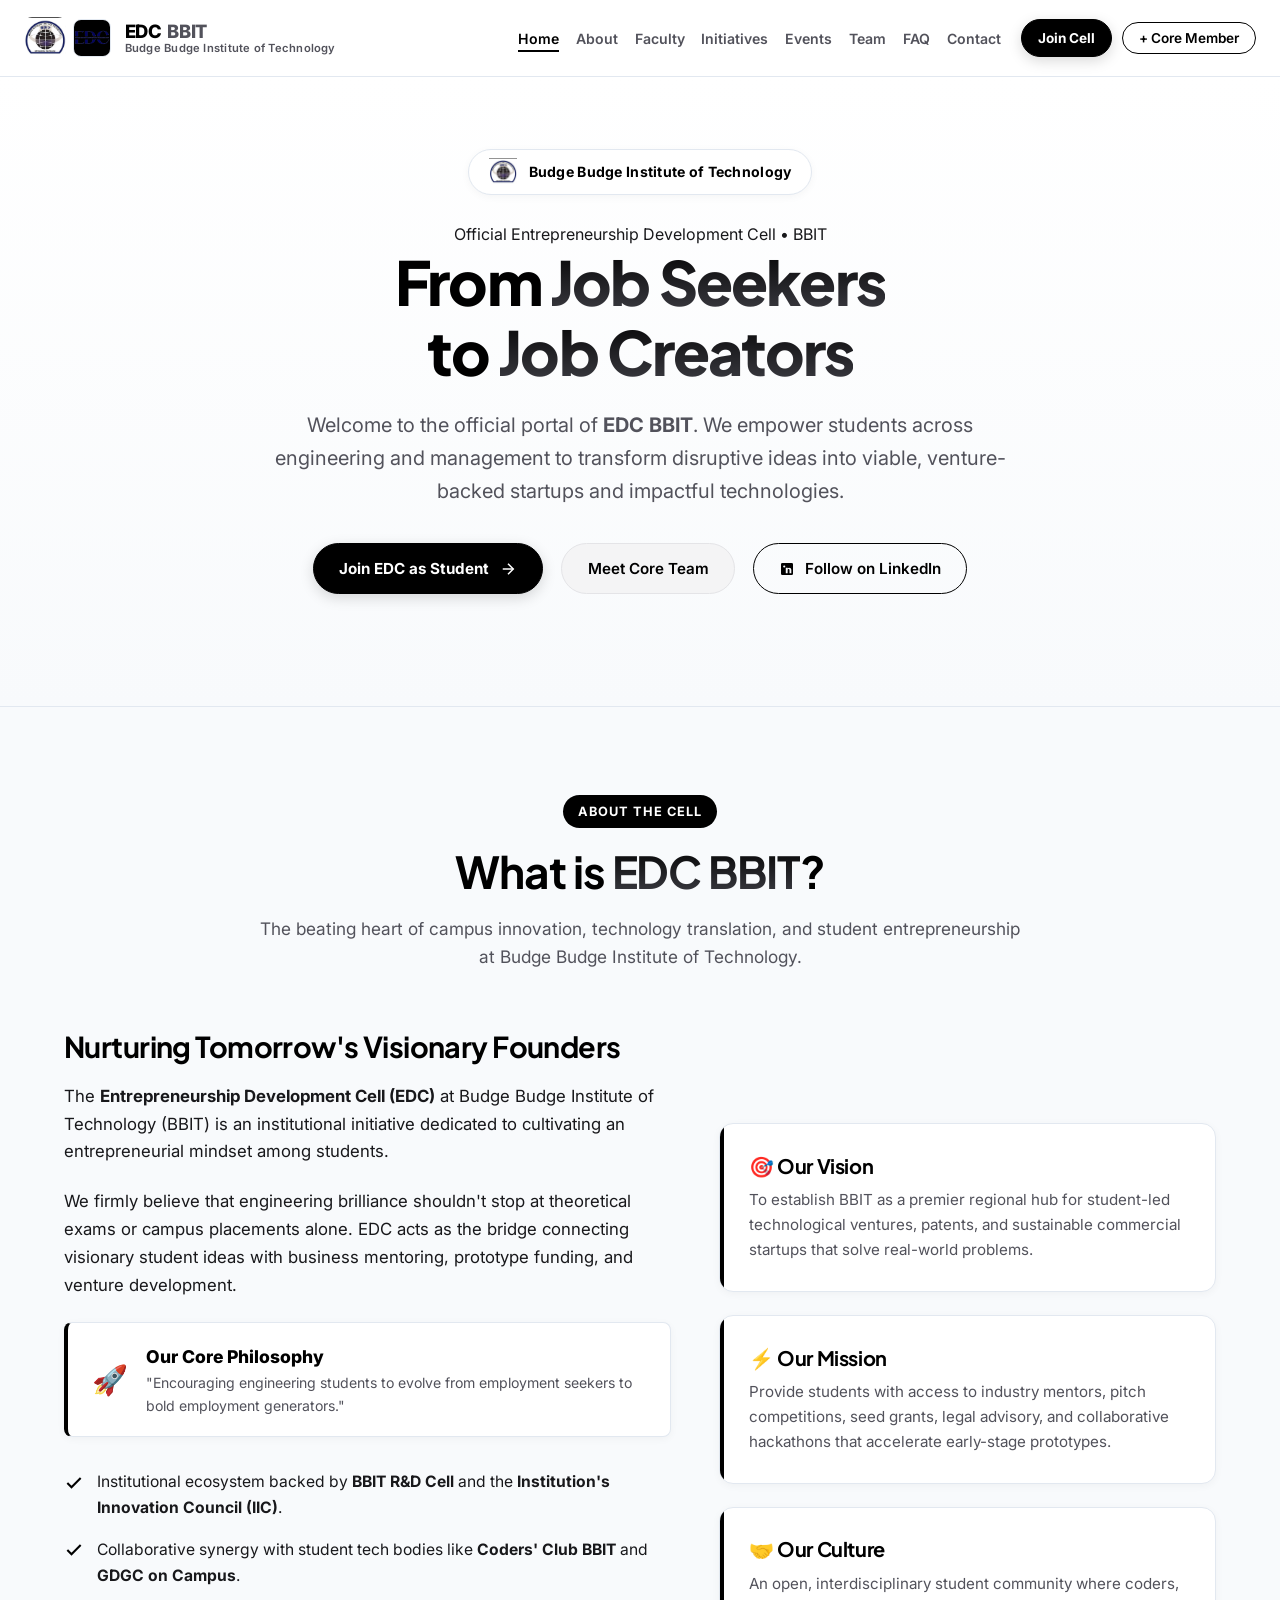
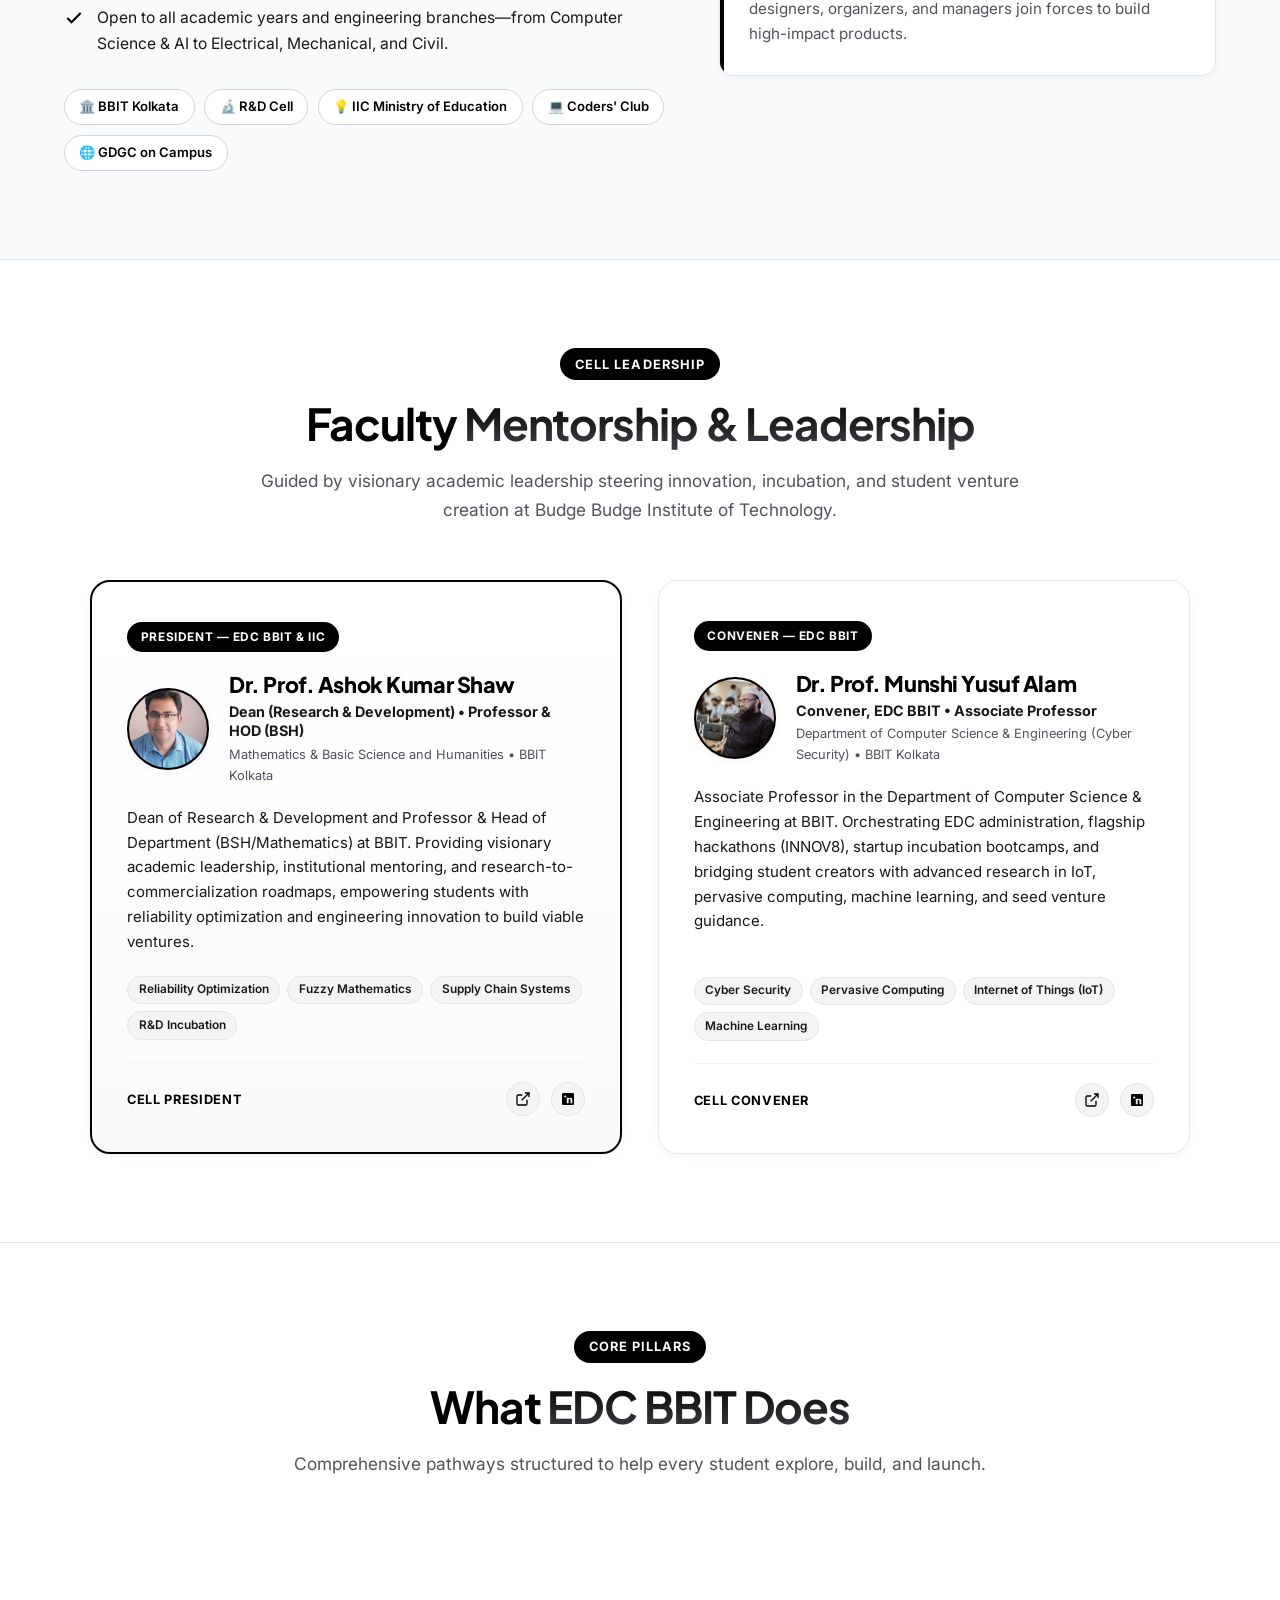
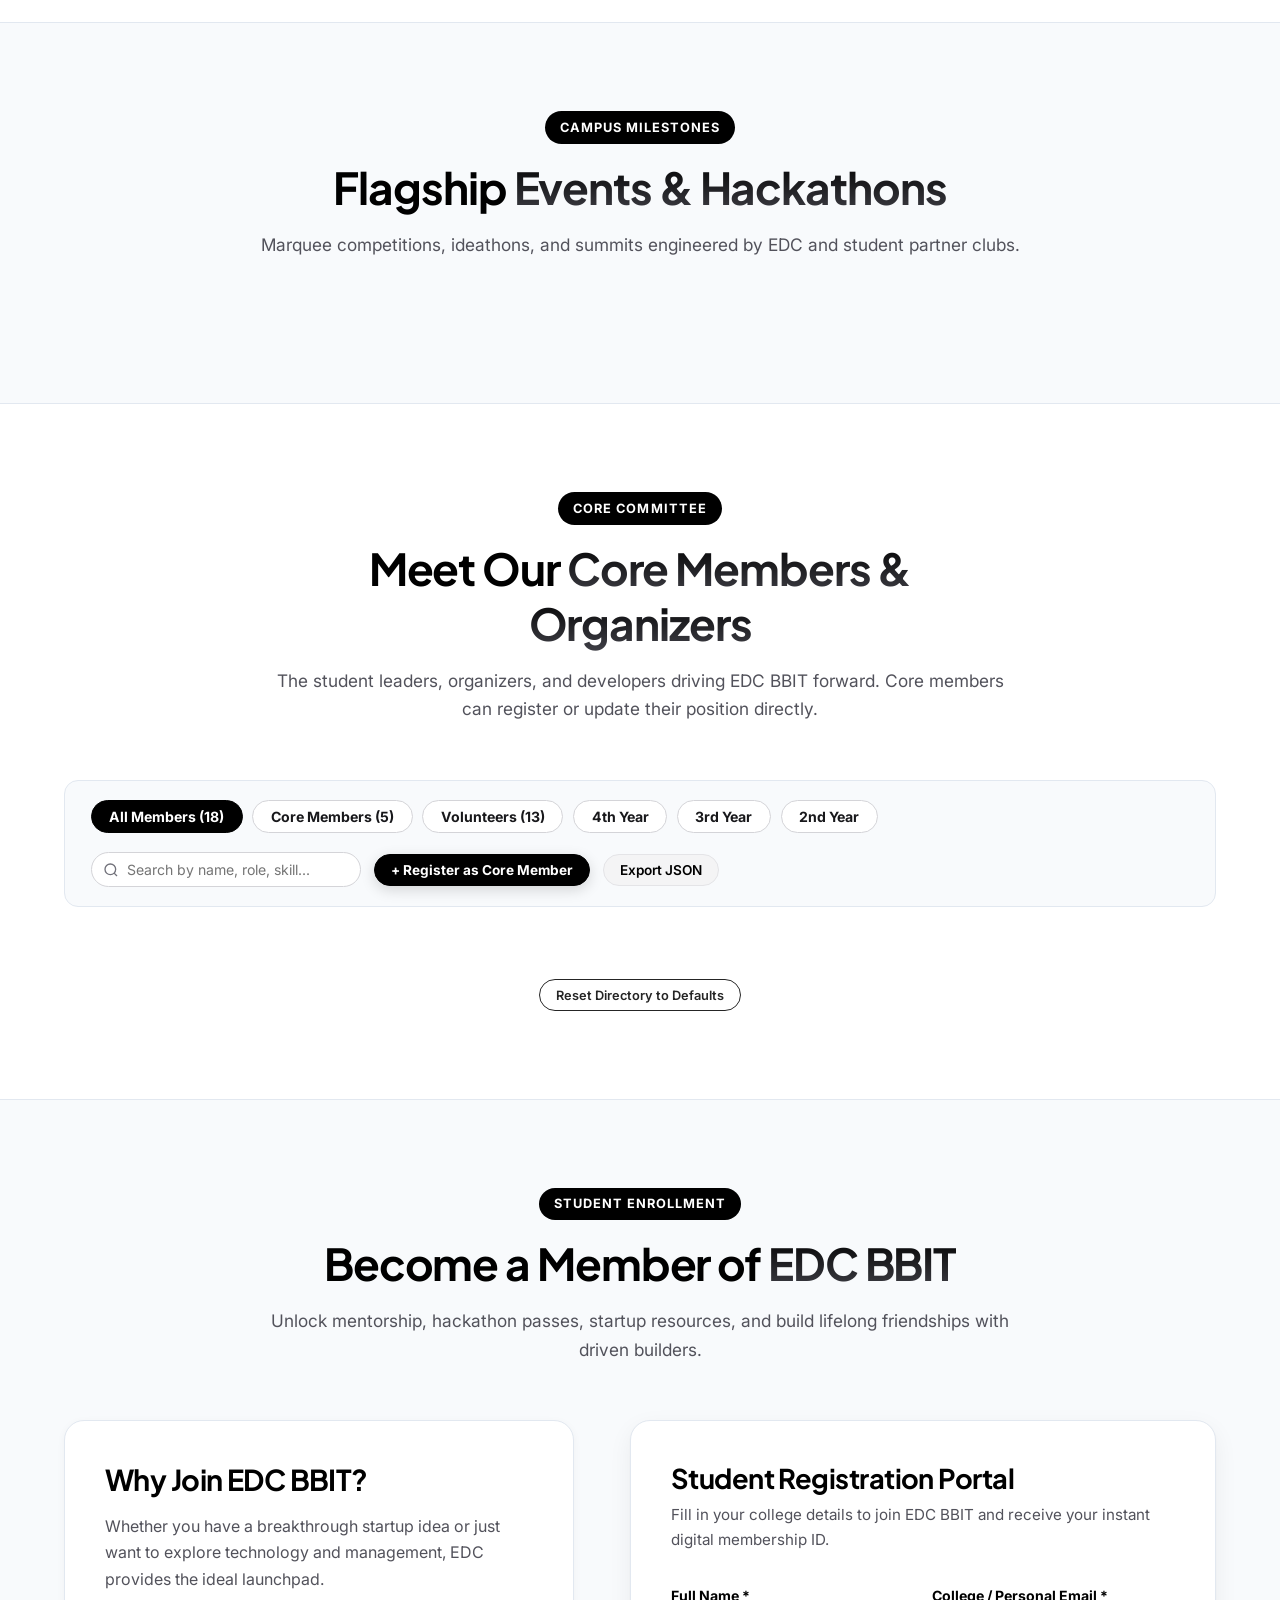
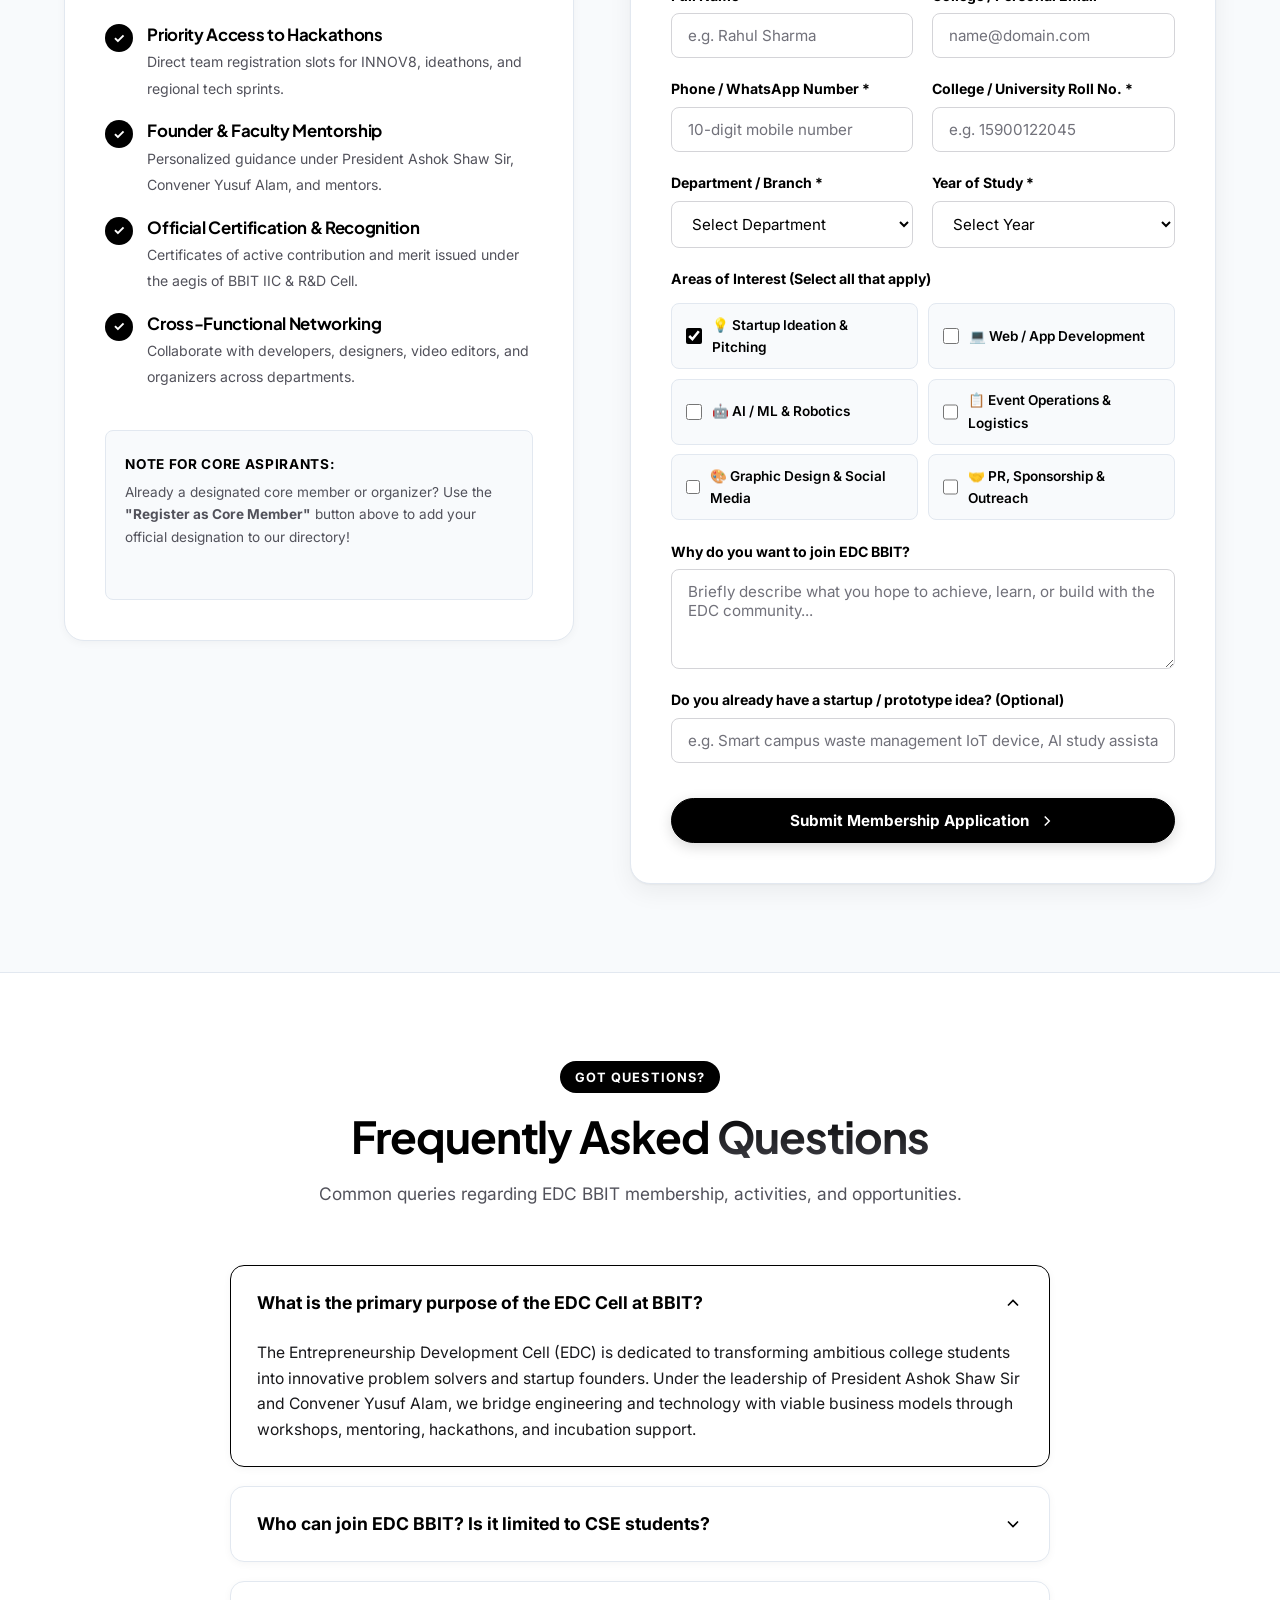
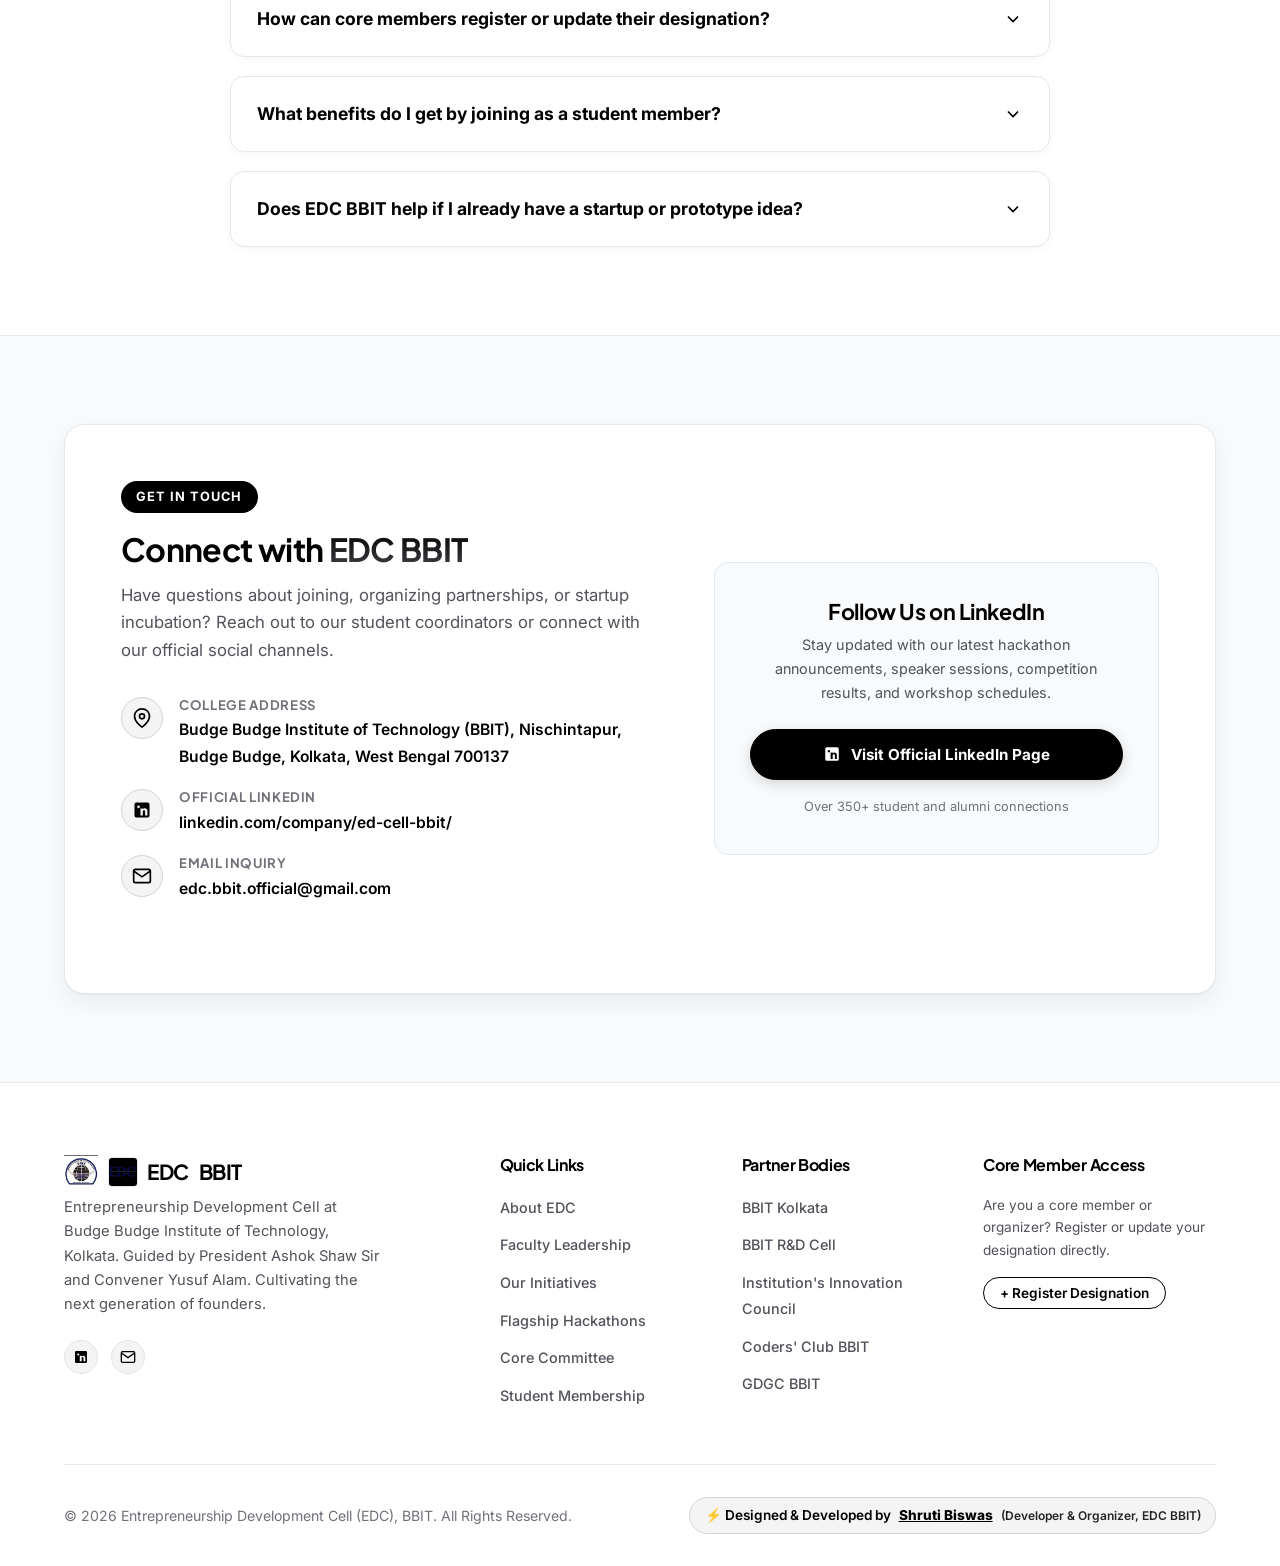
==== commit 48eaee65: "Update faculty leadership with official profiles & photos, fix navbar alignment, update 2026 18-memb" ====
--- a/index.html
+++ b/index.html
@@ -46,12 +46,11 @@
       <nav class="desktop-nav" aria-label="Main Navigation">
         <ul class="nav-links">
           <li><a href="#home" class="nav-link active">Home</a></li>
-          <li><a href="#about" class="nav-link">About EDC</a></li>
+          <li><a href="#about" class="nav-link">About</a></li>
           <li><a href="#faculty" class="nav-link">Faculty</a></li>
-          <li><a href="#initiatives" class="nav-link">What We Do</a></li>
+          <li><a href="#initiatives" class="nav-link">Initiatives</a></li>
           <li><a href="#events" class="nav-link">Events</a></li>
-          <li><a href="#team" class="nav-link">Core Team</a></li>
-          <li><a href="#join" class="nav-link">Join Us</a></li>
+          <li><a href="#team" class="nav-link">Team</a></li>
           <li><a href="#faq" class="nav-link">FAQ</a></li>
           <li><a href="#contact" class="nav-link">Contact</a></li>
         </ul>
@@ -223,23 +222,34 @@
         </div>
 
         <div class="faculty-grid">
-          <!-- President: Ashok Shaw Sir -->
+          <!-- President: Dr. Prof. Ashok Kumar Shaw -->
           <div class="faculty-card president-card">
-            <div class="faculty-badge-top">President — EDC BBIT</div>
+            <div class="faculty-badge-top">President — EDC BBIT &amp; IIC</div>
             <div class="faculty-header">
-              <div class="faculty-avatar">AS</div>
+              <div class="faculty-avatar">
+                <img src="assets/images/dr-ashok-shaw.jpg" alt="Dr. Prof. Ashok Kumar Shaw" class="faculty-img">
+              </div>
               <div class="faculty-meta">
-                <h3 class="faculty-name">Ashok Shaw Sir</h3>
-                <span class="faculty-title">President, Entrepreneurship Development Cell</span>
-                <span class="faculty-dept">Budge Budge Institute of Technology (BBIT)</span>
+                <h3 class="faculty-name">Dr. Prof. Ashok Kumar Shaw</h3>
+                <span class="faculty-title">Dean (Research &amp; Development) • Professor &amp; HOD (BSH)</span>
+                <span class="faculty-dept">Mathematics &amp; Basic Science and Humanities • BBIT Kolkata</span>
               </div>
             </div>
             <p class="faculty-bio">
-              President of the Entrepreneurship Development Cell at BBIT. Providing visionary institutional mentorship, steering research-to-commercialization roadmaps, and empowering students to transform innovative engineering concepts into viable, high-impact startups.
+              Dean of Research &amp; Development and Professor &amp; Head of Department (BSH/Mathematics) at BBIT. Providing visionary academic leadership, institutional mentoring, and research-to-commercialization roadmaps, empowering students with reliability optimization and engineering innovation to build viable ventures.
             </p>
+            <div class="faculty-specializations">
+              <span class="spec-tag">Reliability Optimization</span>
+              <span class="spec-tag">Fuzzy Mathematics</span>
+              <span class="spec-tag">Supply Chain Systems</span>
+              <span class="spec-tag">R&amp;D Incubation</span>
+            </div>
             <div class="faculty-footer">
               <span class="faculty-role-pill">Cell President</span>
               <div class="member-socials">
+                <a href="https://bbit.edu.in" target="_blank" rel="noopener noreferrer" class="social-icon-btn" title="Official BBIT Institution Profile" aria-label="BBIT Profile">
+                  <svg width="16" height="16" viewBox="0 0 24 24" fill="none" stroke="currentColor" stroke-width="2"><path d="M18 13v6a2 2 0 0 1-2 2H5a2 2 0 0 1-2-2V8a2 2 0 0 1 2-2h6"></path><polyline points="15 3 21 3 21 9"></polyline><line x1="10" y1="14" x2="21" y2="3"></line></svg>
+                </a>
                 <a href="https://www.linkedin.com/company/ed-cell-bbit/" target="_blank" rel="noopener noreferrer" class="social-icon-btn" title="EDC BBIT Official LinkedIn" aria-label="LinkedIn">
                   <svg width="16" height="16" viewBox="0 0 24 24" fill="currentColor"><path d="M19 3a2 2 0 0 1 2 2v14a2 2 0 0 1-2 2H5a2 2 0 0 1-2-2V5a2 2 0 0 1 2-2h14m-.5 15.5v-5.3a3.26 3.26 0 0 0-3.26-3.26c-.85 0-1.84.52-2.28 1.3v-1.11h-2.79v8.37h2.79v-4.93c0-.77.62-1.4 1.39-1.4a1.4 1.4 0 0 1 1.4 1.4v4.93h2.75M6.46 10.9h2.8v8.37h-2.8v-8.37M7.86 6.57a1.63 1.63 0 1 0 0 3.26 1.63 1.63 0 0 0 0-3.26z"/></svg>
                 </a>
@@ -247,23 +257,34 @@
             </div>
           </div>
 
-          <!-- Convener: Yusuf Alam -->
+          <!-- Convener: Dr. Prof. Munshi Yusuf Alam -->
           <div class="faculty-card convener-card">
             <div class="faculty-badge-top">Convener — EDC BBIT</div>
             <div class="faculty-header">
-              <div class="faculty-avatar">YA</div>
+              <div class="faculty-avatar">
+                <img src="assets/images/dr-munshi-yusuf-alam.jpg" alt="Dr. Prof. Munshi Yusuf Alam" class="faculty-img">
+              </div>
               <div class="faculty-meta">
-                <h3 class="faculty-name">Yusuf Alam</h3>
-                <span class="faculty-title">Convener, Entrepreneurship Development Cell</span>
-                <span class="faculty-dept">Budge Budge Institute of Technology (BBIT)</span>
+                <h3 class="faculty-name">Dr. Prof. Munshi Yusuf Alam</h3>
+                <span class="faculty-title">Convener, EDC BBIT • Associate Professor</span>
+                <span class="faculty-dept">Department of Computer Science &amp; Engineering (Cyber Security) • BBIT Kolkata</span>
               </div>
             </div>
             <p class="faculty-bio">
-              Convener of the Entrepreneurship Development Cell at BBIT. Orchestrating campus hackathons, student venture bootcamps, intellectual property guidance, and bridging student creators with angel investors, seed funding agencies, and industry leaders.
+              Associate Professor in the Department of Computer Science &amp; Engineering at BBIT. Orchestrating EDC administration, flagship hackathons (INNOV8), startup incubation bootcamps, and bridging student creators with advanced research in IoT, pervasive computing, machine learning, and seed venture guidance.
             </p>
+            <div class="faculty-specializations">
+              <span class="spec-tag">Cyber Security</span>
+              <span class="spec-tag">Pervasive Computing</span>
+              <span class="spec-tag">Internet of Things (IoT)</span>
+              <span class="spec-tag">Machine Learning</span>
+            </div>
             <div class="faculty-footer">
               <span class="faculty-role-pill">Cell Convener</span>
               <div class="member-socials">
+                <a href="https://bbit.edu.in" target="_blank" rel="noopener noreferrer" class="social-icon-btn" title="Official BBIT Institution Profile" aria-label="BBIT Profile">
+                  <svg width="16" height="16" viewBox="0 0 24 24" fill="none" stroke="currentColor" stroke-width="2"><path d="M18 13v6a2 2 0 0 1-2 2H5a2 2 0 0 1-2-2V8a2 2 0 0 1 2-2h6"></path><polyline points="15 3 21 3 21 9"></polyline><line x1="10" y1="14" x2="21" y2="3"></line></svg>
+                </a>
                 <a href="https://www.linkedin.com/company/ed-cell-bbit/" target="_blank" rel="noopener noreferrer" class="social-icon-btn" title="EDC BBIT Official LinkedIn" aria-label="LinkedIn">
                   <svg width="16" height="16" viewBox="0 0 24 24" fill="currentColor"><path d="M19 3a2 2 0 0 1 2 2v14a2 2 0 0 1-2 2H5a2 2 0 0 1-2-2V5a2 2 0 0 1 2-2h14m-.5 15.5v-5.3a3.26 3.26 0 0 0-3.26-3.26c-.85 0-1.84.52-2.28 1.3v-1.11h-2.79v8.37h2.79v-4.93c0-.77.62-1.4 1.39-1.4a1.4 1.4 0 0 1 1.4 1.4v4.93h2.75M6.46 10.9h2.8v8.37h-2.8v-8.37M7.86 6.57a1.63 1.63 0 1 0 0 3.26 1.63 1.63 0 0 0 0-3.26z"/></svg>
                 </a>
@@ -322,11 +343,12 @@
         <!-- Team Controls Bar -->
         <div class="team-controls-bar">
           <div class="filter-pills-group" role="tablist" aria-label="Team member categories">
-            <button class="filter-btn active" data-filter="all">All Members</button>
-            <button class="filter-btn" data-filter="leadership">Leadership</button>
-            <button class="filter-btn" data-filter="tech">Tech &amp; Operations</button>
-            <button class="filter-btn" data-filter="design">Design &amp; Creative</button>
-            <button class="filter-btn" data-filter="outreach">Outreach &amp; PR</button>
+            <button class="filter-btn active" data-filter="all">All Members (18)</button>
+            <button class="filter-btn" data-filter="core">Core Members (5)</button>
+            <button class="filter-btn" data-filter="volunteer">Volunteers (13)</button>
+            <button class="filter-btn" data-filter="4th">4th Year</button>
+            <button class="filter-btn" data-filter="3rd">3rd Year</button>
+            <button class="filter-btn" data-filter="2nd">2nd Year</button>
           </div>
 
           <div class="team-actions-right">
--- a/assets/css/styles.css
+++ b/assets/css/styles.css
@@ -217,63 +217,75 @@
   position: sticky;
   top: 0;
   z-index: 100;
-  background: rgba(255, 255, 255, 0.95);
+  background: rgba(255, 255, 255, 0.96);
   backdrop-filter: blur(16px);
   -webkit-backdrop-filter: blur(16px);
   border-bottom: 1px solid var(--glass-border);
   transition: background-color var(--transition-normal), border-color var(--transition-normal);
 }
 
-.nav-container {
+.site-header .nav-container {
+  max-width: 1360px;
+  width: 100%;
+  padding-left: 1.5rem;
+  padding-right: 1.5rem;
   display: flex;
   align-items: center;
   justify-content: space-between;
-  height: 5rem;
+  height: 4.75rem;
+  gap: 1.25rem;
 }
 
 .brand-wrapper {
-  display: flex;
-  align-items: center;
-  gap: 1rem;
+  display: inline-flex;
+  align-items: center;
+  gap: 0.85rem;
+  text-decoration: none;
+  flex-shrink: 0;
 }
 
 .brand-logos-group {
-  display: flex;
-  align-items: center;
-  gap: 0.5rem;
+  display: inline-flex;
+  align-items: center;
+  gap: 0.45rem;
+  flex-shrink: 0;
 }
 
 .brand-logo {
-  height: 44px;
+  height: 42px;
   width: auto;
   object-fit: contain;
   border-radius: var(--radius-sm);
 }
 
 .brand-logo.college-logo {
-  height: 48px;
+  height: 42px;
 }
 
 .brand-logo.cell-logo {
-  height: 40px;
-  width: 40px;
+  height: 38px;
+  width: 38px;
   object-fit: cover;
   border: 1px solid #e2e8f0;
+  border-radius: 8px;
 }
 
 .brand-title-wrap {
   display: flex;
   flex-direction: column;
+  justify-content: center;
+  line-height: 1.15;
 }
 
 .brand-name {
-  font-size: 1.2rem;
+  font-size: 1.15rem;
   font-weight: 800;
   letter-spacing: -0.02em;
   color: #000000;
   display: flex;
   align-items: center;
   gap: 0.35rem;
+  margin: 0;
 }
 
 .brand-name span {
@@ -281,31 +293,38 @@
 }
 
 .brand-sub {
-  font-size: 0.72rem;
+  font-size: 0.7rem;
   color: var(--text-muted);
   font-weight: 600;
   letter-spacing: 0.02em;
+  white-space: nowrap;
 }
 
 .desktop-nav {
   display: flex;
   align-items: center;
-  gap: 1.8rem;
+  gap: 1.25rem;
+  flex-shrink: 0;
 }
 
 .nav-links {
   display: flex;
   align-items: center;
   list-style: none;
-  gap: 1.4rem;
+  gap: 1.05rem;
+  margin: 0;
+  padding: 0;
+  white-space: nowrap;
 }
 
 .nav-link {
-  font-size: 0.92rem;
+  font-size: 0.88rem;
   font-weight: 600;
   color: var(--text-muted);
   position: relative;
-  padding: 0.4rem 0;
+  padding: 0.35rem 0;
+  text-decoration: none;
+  transition: color var(--transition-fast);
 }
 
 .nav-link:hover, .nav-link.active {
@@ -330,7 +349,8 @@
 .nav-actions {
   display: flex;
   align-items: center;
-  gap: 0.8rem;
+  gap: 0.65rem;
+  flex-shrink: 0;
 }
 
 .hamburger-btn {
@@ -340,8 +360,10 @@
   color: var(--text-main);
   font-size: 1.5rem;
   cursor: pointer;
-  padding: 0.4rem;
+  padding: 0.45rem;
   border-radius: var(--radius-sm);
+  align-items: center;
+  justify-content: center;
 }
 
 /* Mobile Nav Drawer */
@@ -510,12 +532,12 @@
   display: grid;
   grid-template-columns: repeat(2, 1fr);
   gap: 2.2rem;
-  max-width: 1050px;
+  max-width: 1100px;
   margin: 0 auto;
 }
 
 .faculty-card {
-  padding: 2.5rem;
+  padding: 2.5rem 2.2rem 2.2rem 2.2rem;
   border-radius: var(--radius-lg);
   background: #ffffff;
   border: 1.5px solid #e2e8f0;
@@ -538,29 +560,29 @@
 }
 
 .faculty-badge-top {
-  position: absolute;
-  top: 1.3rem;
-  right: 1.5rem;
-  padding: 0.35rem 0.9rem;
+  align-self: flex-start;
+  margin-bottom: 1.2rem;
+  padding: 0.32rem 0.85rem;
   background: #000000;
   color: #ffffff;
-  font-size: 0.76rem;
+  font-size: 0.74rem;
   font-weight: 700;
   border-radius: var(--radius-full);
   text-transform: uppercase;
-  letter-spacing: 0.06em;
+  letter-spacing: 0.05em;
+  display: inline-block;
 }
 
 .faculty-header {
   display: flex;
   align-items: center;
-  gap: 1.2rem;
-  margin-bottom: 1.4rem;
+  gap: 1.25rem;
+  margin-bottom: 1.25rem;
 }
 
 .faculty-avatar {
-  width: 72px;
-  height: 72px;
+  width: 82px;
+  height: 82px;
   border-radius: 50%;
   background: #000000;
   color: #ffffff;
@@ -570,40 +592,69 @@
   font-size: 1.5rem;
   font-weight: 800;
   flex-shrink: 0;
-  border: 3px solid #e2e8f0;
+  border: 2.5px solid #000000;
+  overflow: hidden;
+  box-shadow: var(--shadow-sm);
+}
+
+.faculty-avatar img,
+.faculty-img {
+  width: 100%;
+  height: 100%;
+  object-fit: cover;
+  display: block;
 }
 
 .faculty-meta {
   display: flex;
   flex-direction: column;
-  padding-right: 5rem;
+  flex-grow: 1;
 }
 
 .faculty-name {
-  font-size: 1.45rem;
+  font-size: 1.35rem;
   font-weight: 800;
   color: #000000;
-  line-height: 1.2;
+  line-height: 1.25;
+  margin-bottom: 0.2rem;
 }
 
 .faculty-title {
-  font-size: 0.95rem;
+  font-size: 0.9rem;
   font-weight: 700;
   color: #18181b;
-  margin-top: 0.25rem;
+  line-height: 1.35;
 }
 
 .faculty-dept {
-  font-size: 0.82rem;
+  font-size: 0.8rem;
   color: var(--text-muted);
+  margin-top: 0.2rem;
 }
 
 .faculty-bio {
-  font-size: 0.95rem;
+  font-size: 0.94rem;
   color: var(--text-body);
   line-height: 1.65;
-  margin-bottom: 1.6rem;
+  margin-bottom: 1.3rem;
   flex-grow: 1;
+}
+
+.faculty-specializations {
+  display: flex;
+  flex-wrap: wrap;
+  gap: 0.45rem;
+  margin-bottom: 1.4rem;
+}
+
+.spec-tag {
+  font-size: 0.74rem;
+  font-weight: 600;
+  padding: 0.22rem 0.65rem;
+  border-radius: var(--radius-full);
+  background: #f4f4f5;
+  border: 1px solid #e4e4e7;
+  color: #18181b;
 }
 
 .faculty-footer {
@@ -1064,6 +1115,47 @@
   display: flex;
   align-items: center;
   gap: 0.4rem;
+}
+
+.member-role-badge {
+  position: absolute;
+  top: 1.2rem;
+  right: 1.2rem;
+  padding: 0.28rem 0.8rem;
+  background: #000000;
+  color: #ffffff;
+  font-size: 0.72rem;
+  font-weight: 700;
+  border-radius: var(--radius-full);
+  letter-spacing: 0.04em;
+  text-transform: uppercase;
+}
+
+.member-role-badge.volunteer-badge {
+  background: #f4f4f5;
+  color: #18181b;
+  border: 1px solid #d4d4d8;
+}
+
+.member-contact-pill {
+  display: inline-flex;
+  align-items: center;
+  gap: 0.35rem;
+  font-size: 0.78rem;
+  font-weight: 700;
+  color: #000000;
+  background: #f4f4f5;
+  border: 1px solid #e4e4e7;
+  padding: 0.28rem 0.75rem;
+  border-radius: var(--radius-full);
+  text-decoration: none;
+  transition: all var(--transition-fast);
+}
+
+.member-contact-pill:hover {
+  background: #000000;
+  color: #ffffff;
+  border-color: #000000;
 }
 
 .member-header {
@@ -1823,6 +1915,20 @@
 /* ==========================================================================
    Responsive Breakpoints
    ========================================================================== */
+@media (max-width: 1080px) {
+  .desktop-nav {
+    display: none;
+  }
+
+  .hamburger-btn {
+    display: flex;
+  }
+
+  .mobile-nav-drawer {
+    display: flex;
+  }
+}
+
 @media (max-width: 1024px) {
   .about-grid, .join-grid, .contact-card-box, .faculty-grid {
     grid-template-columns: 1fr;
@@ -1840,17 +1946,6 @@
 }
 
 @media (max-width: 768px) {
-  .desktop-nav {
-    display: none;
-  }
-
-  .hamburger-btn {
-    display: block;
-  }
-
-  .mobile-nav-drawer {
-    display: flex;
-  }
 
   .hero-section {
     padding: 3rem 0 2rem 0;
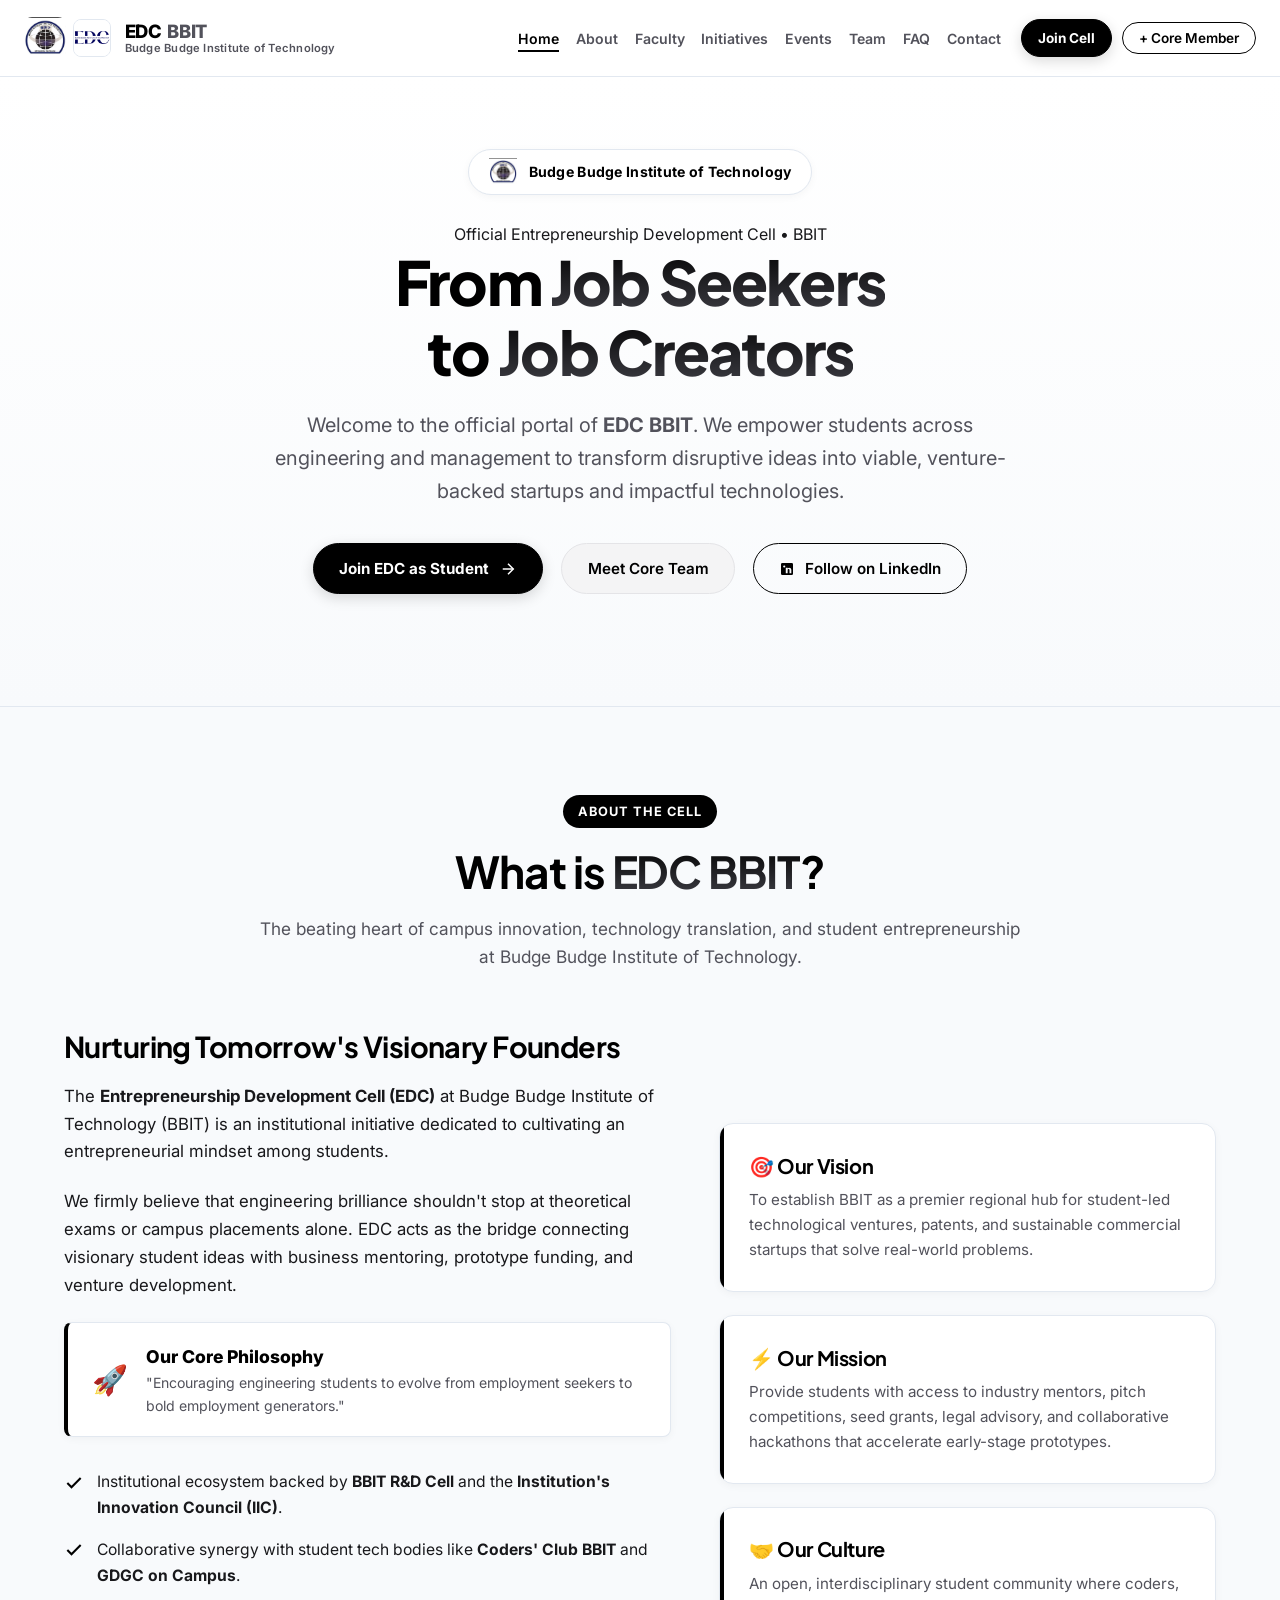
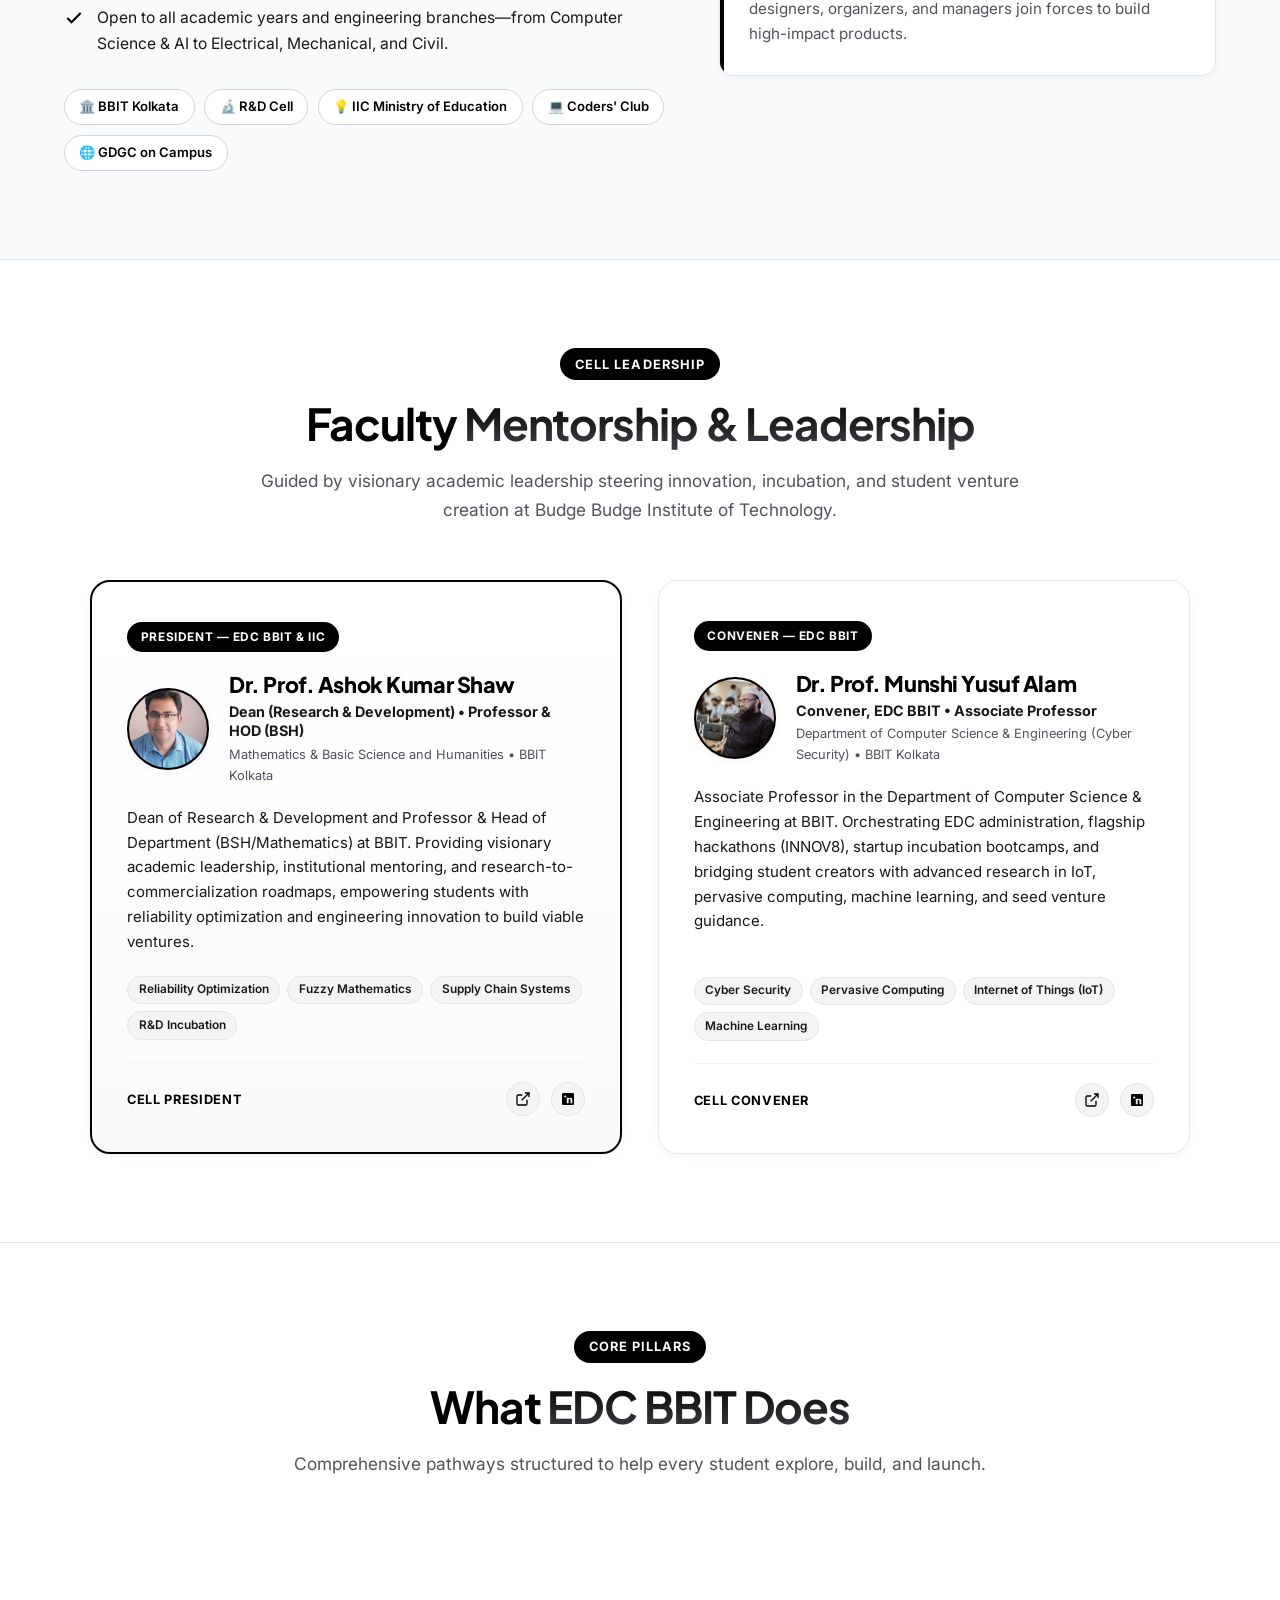
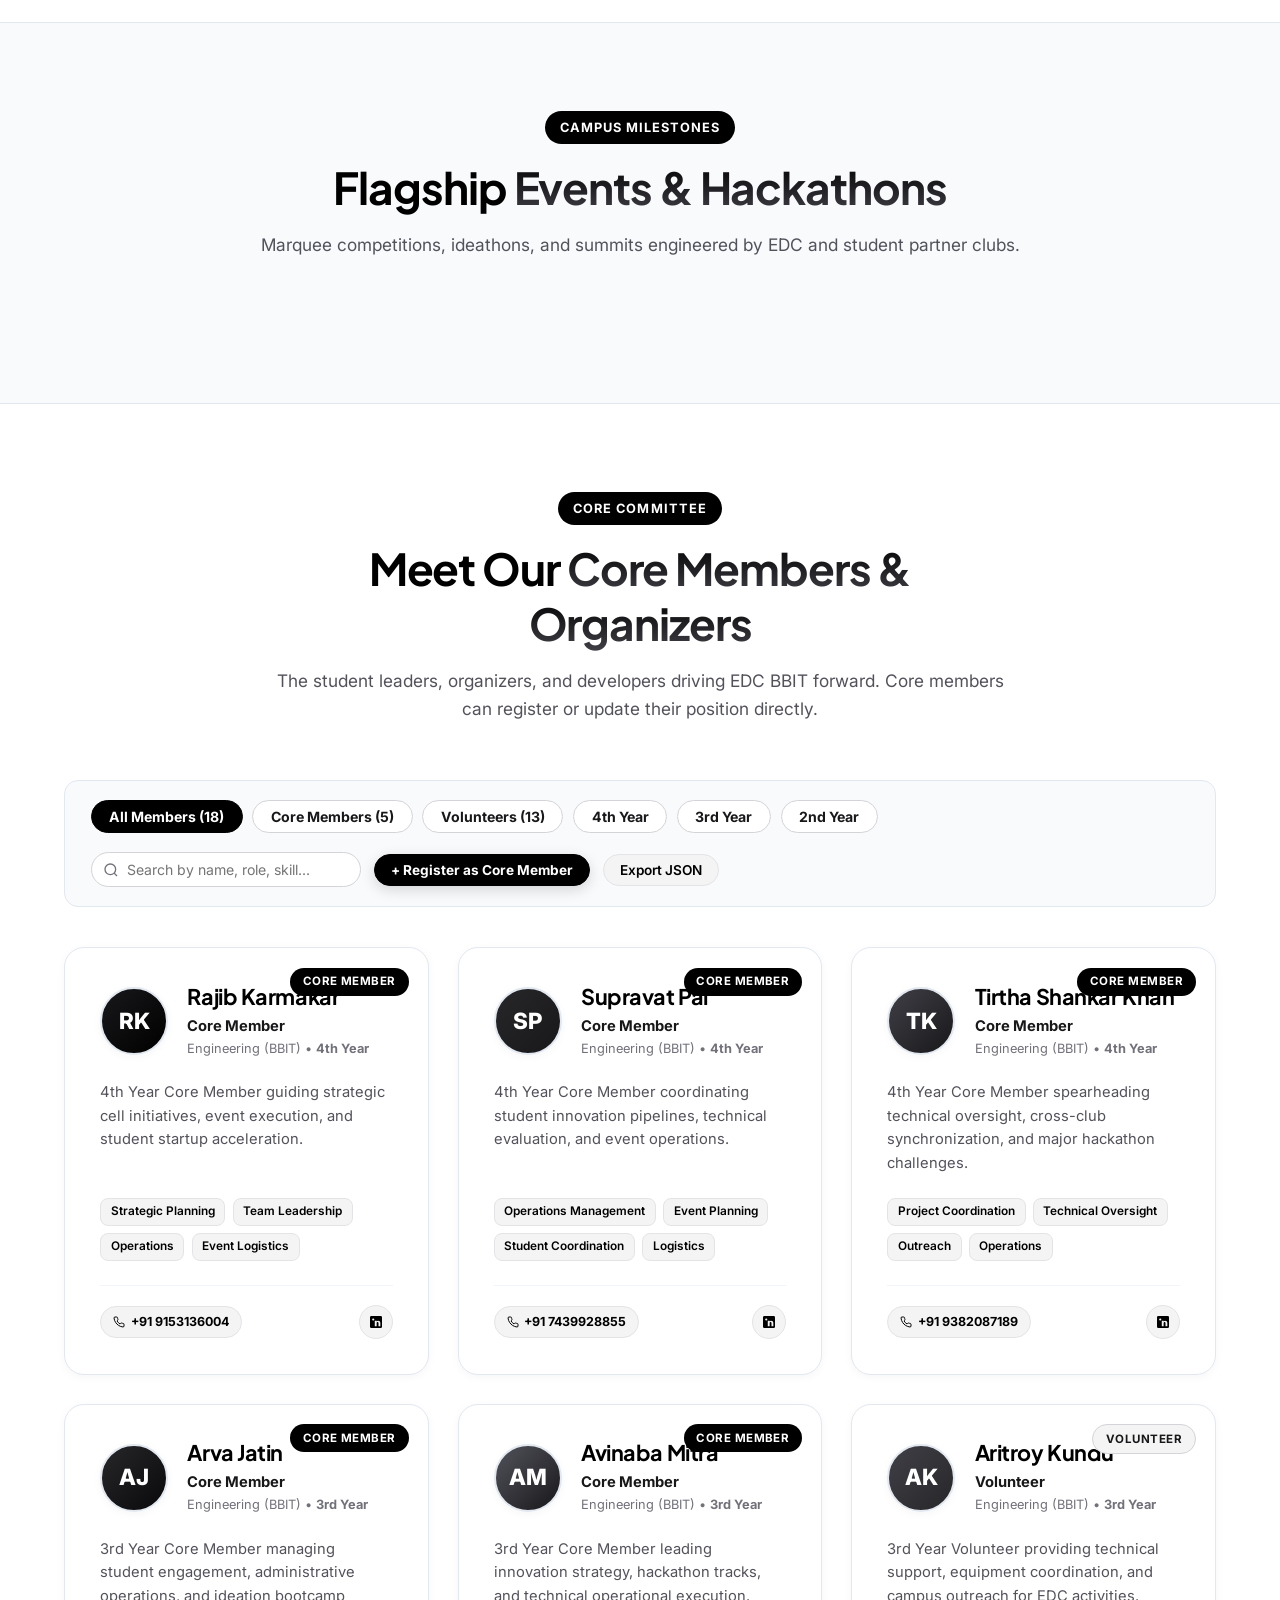
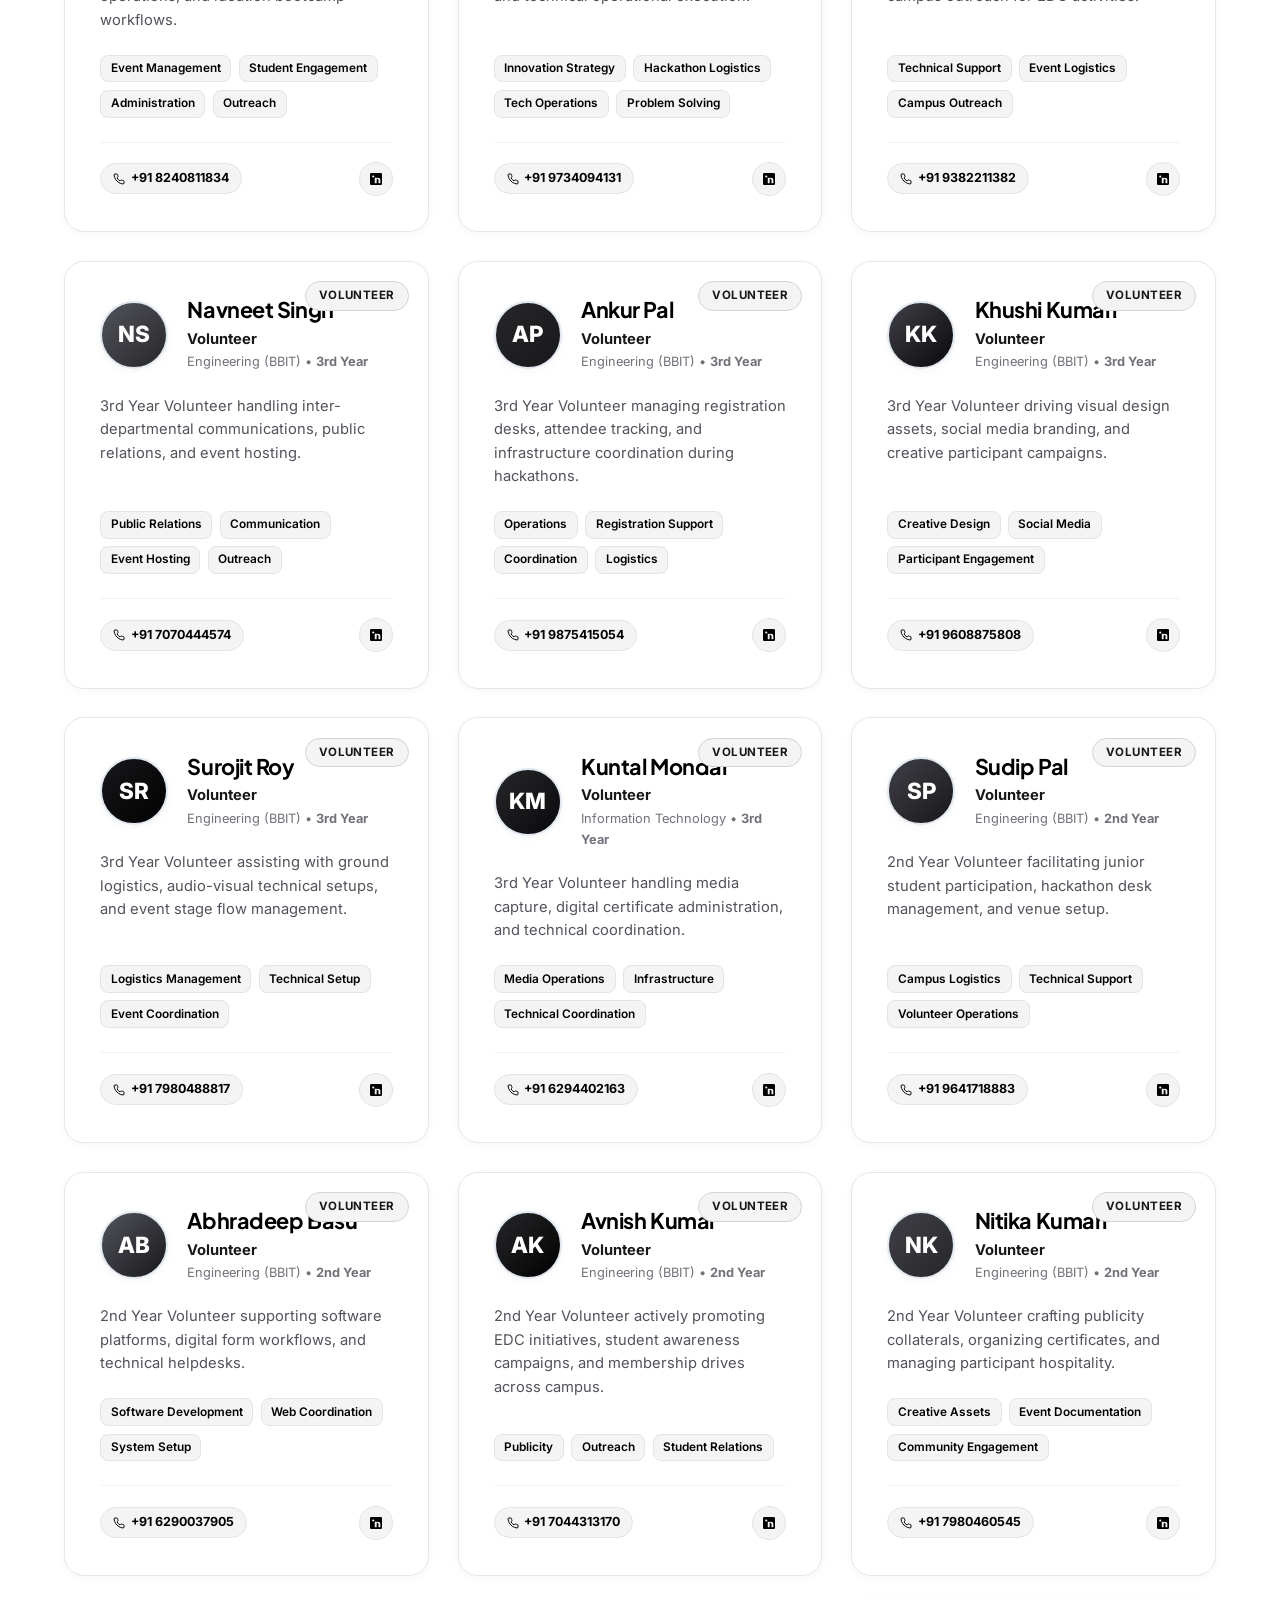
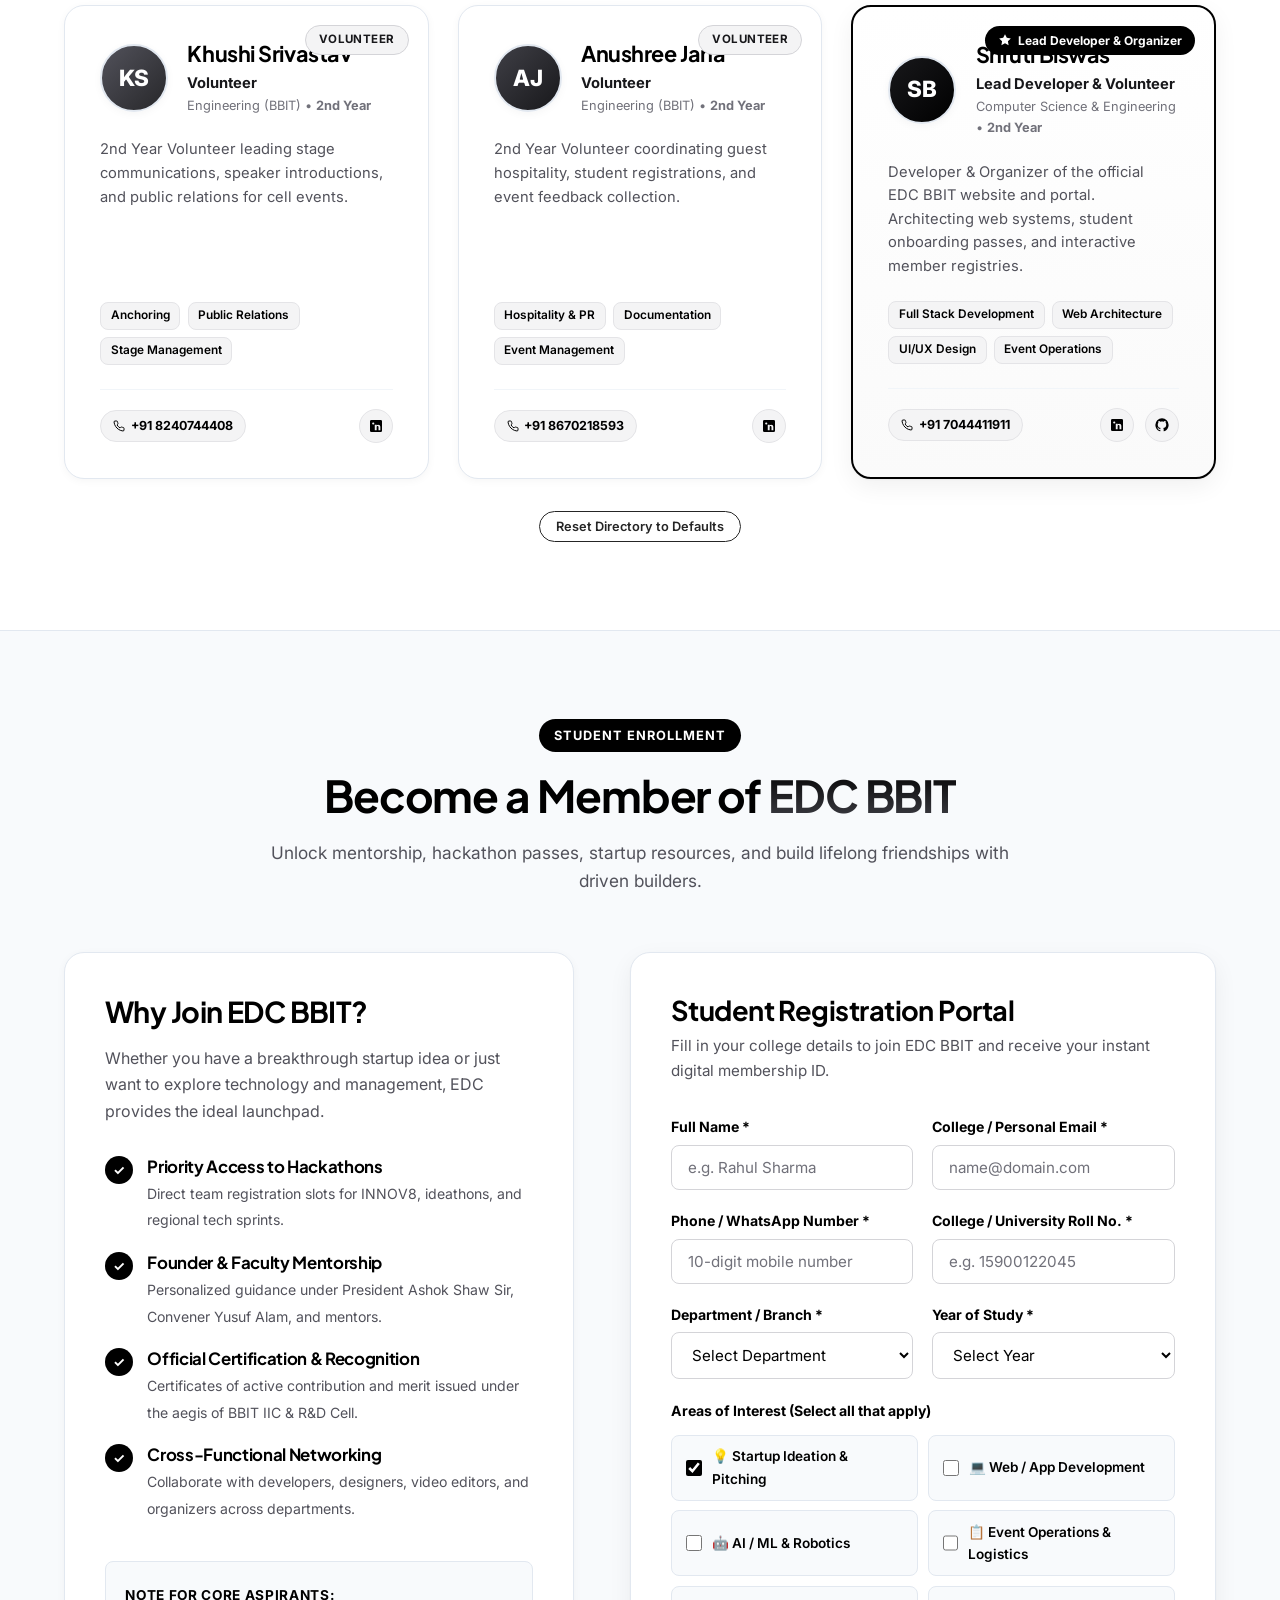
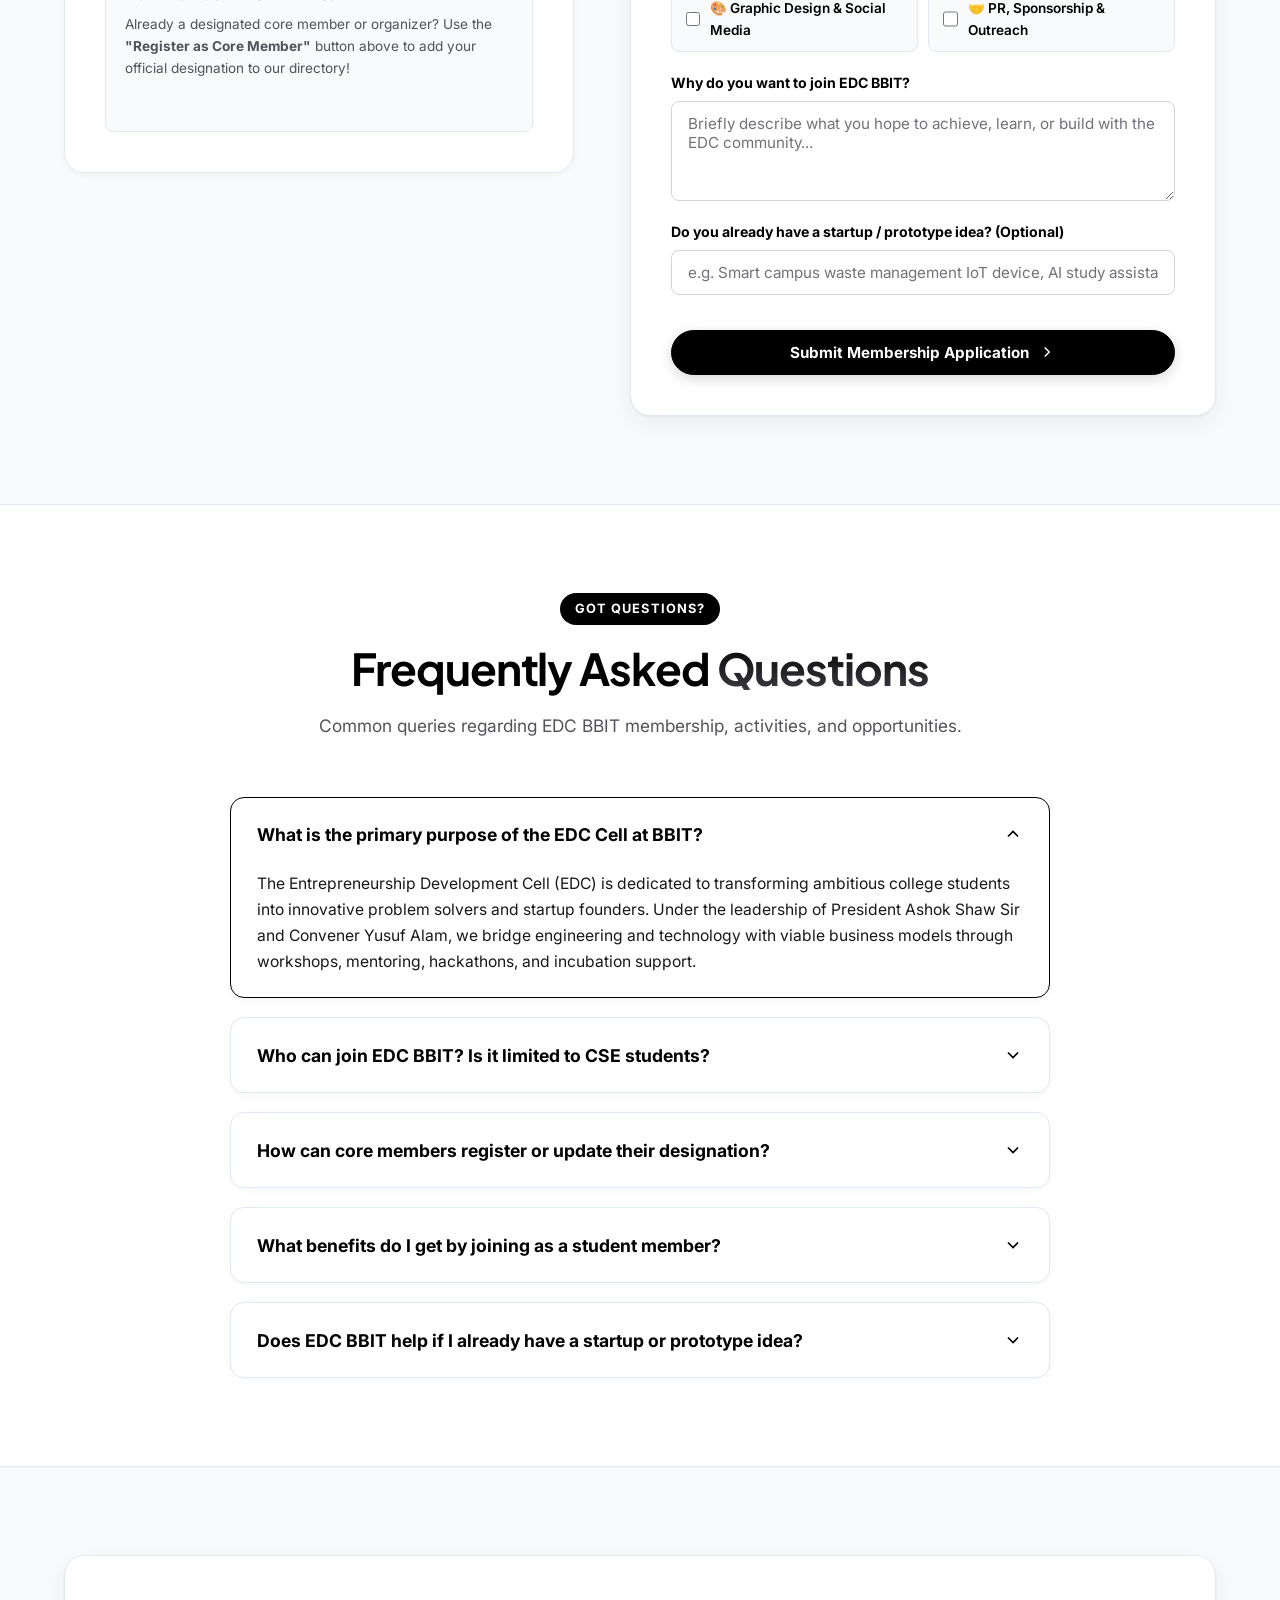
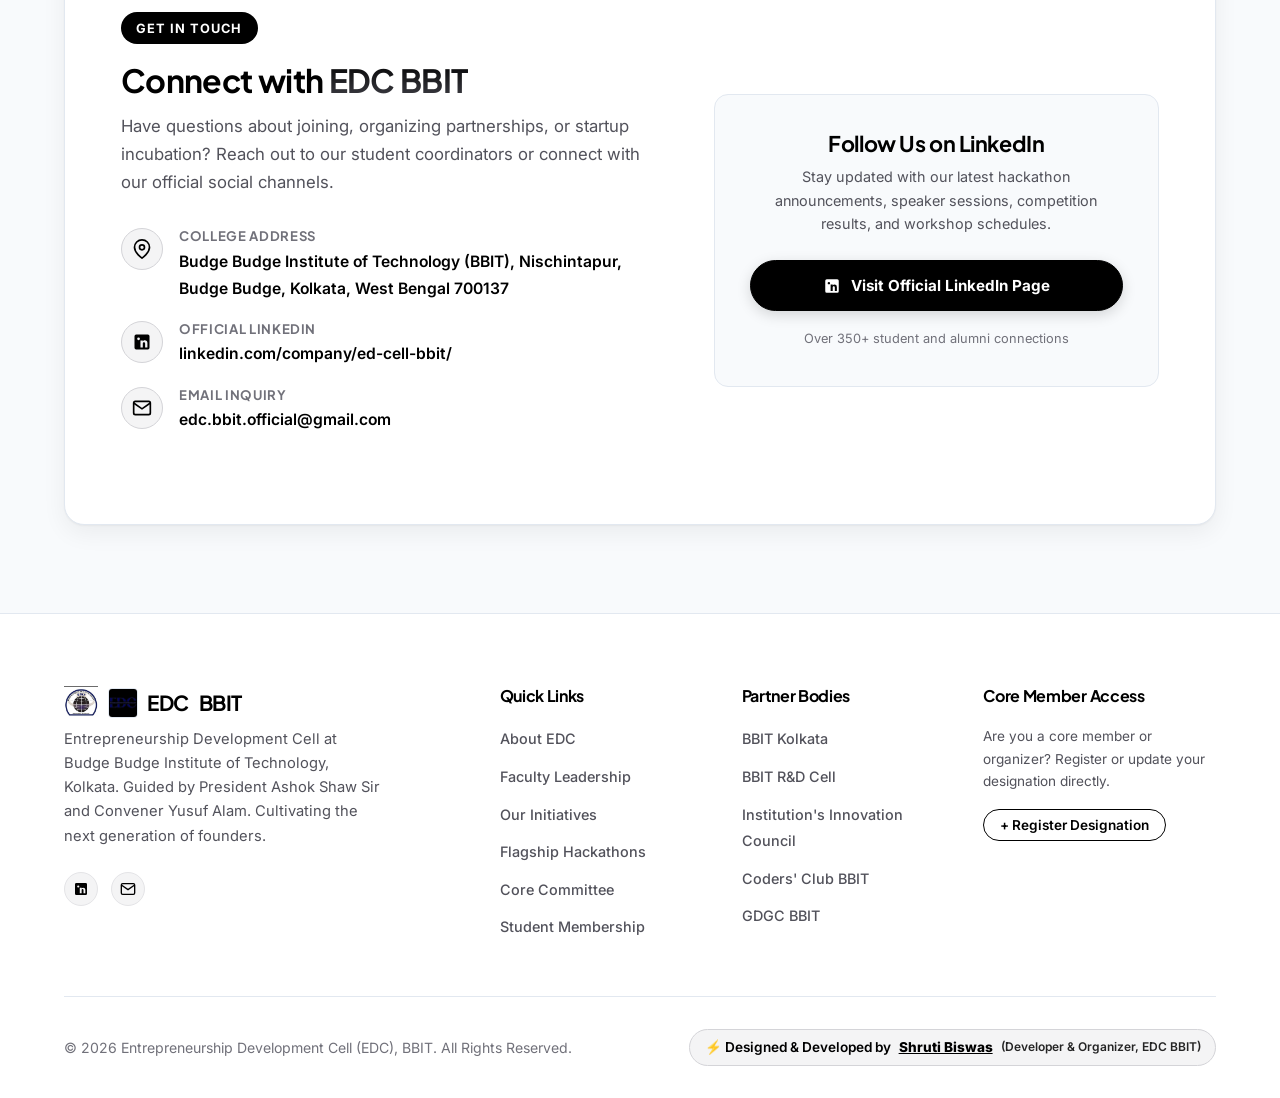
==== commit 3a013309: "Embed all 18 official core members and volunteers directly in index.html static markup and ensure ro" ====
--- a/index.html
+++ b/index.html
@@ -34,7 +34,7 @@
       <a href="#home" class="brand-wrapper" aria-label="EDC BBIT Homepage">
         <div class="brand-logos-group">
           <img src="assets/images/bbit-logo.png" alt="BBIT College Logo" class="brand-logo college-logo" title="Budge Budge Institute of Technology">
-          <img src="assets/images/edc-logo.jpg" alt="EDC Cell Logo" class="brand-logo cell-logo" title="Entrepreneurship Development Cell">
+          <img src="assets/images/edclogo2.jpg.jpeg" alt="EDC Cell Logo" class="brand-logo cell-logo" title="Entrepreneurship Development Cell">
         </div>
         <div class="brand-title-wrap">
           <span class="brand-name">EDC <span>BBIT</span></span>
@@ -366,7 +366,595 @@
 
         <!-- Team Grid -->
         <div id="team-grid" class="team-grid" aria-live="polite">
-          <!-- Populated by JavaScript with Shruti Biswas highlighted -->
+          <!-- 1. Rajib Karmakar -->
+          <div class="team-card">
+            <div class="member-role-badge">Core Member</div>
+            <div class="member-header">
+              <div class="member-avatar" style="background: linear-gradient(135deg, #18181b, #000000);">RK</div>
+              <div class="member-title-info">
+                <h4 class="member-name">Rajib Karmakar</h4>
+                <span class="member-role">Core Member</span>
+                <span class="member-dept">Engineering (BBIT) • <strong>4th Year</strong></span>
+              </div>
+            </div>
+            <p class="member-bio">4th Year Core Member guiding strategic cell initiatives, event execution, and student startup acceleration.</p>
+            <div class="member-skills-list">
+              <span class="skill-tag">Strategic Planning</span>
+              <span class="skill-tag">Team Leadership</span>
+              <span class="skill-tag">Operations</span>
+              <span class="skill-tag">Event Logistics</span>
+            </div>
+            <div class="member-card-footer">
+              <div class="member-contact-wrap">
+                <a href="tel:+919153136004" class="member-contact-pill" title="Call Rajib Karmakar">
+                  <svg width="12" height="12" viewBox="0 0 24 24" fill="none" stroke="currentColor" stroke-width="2"><path d="M22 16.92v3a2 2 0 0 1-2.18 2 19.79 19.79 0 0 1-8.63-3.07 19.5 19.5 0 0 1-6-6 19.79 19.79 0 0 1-3.07-8.67A2 2 0 0 1 4.11 2h3a2 2 0 0 1 2 1.72 12.84 12.84 0 0 0 .7 2.81 2 2 0 0 1-.45 2.11L8.09 9.91a16 16 0 0 0 6 6l1.27-1.27a2 2 0 0 1 2.11-.45 12.84 12.84 0 0 0 2.81.7A2 2 0 0 1 22 16.92z"></path></svg>
+                  +91 9153136004
+                </a>
+              </div>
+              <div class="member-socials">
+                <a href="https://www.linkedin.com/company/ed-cell-bbit/" target="_blank" rel="noopener noreferrer" class="social-icon-btn" title="LinkedIn Profile" aria-label="LinkedIn Profile">
+                  <svg width="16" height="16" viewBox="0 0 24 24" fill="currentColor"><path d="M19 3a2 2 0 0 1 2 2v14a2 2 0 0 1-2 2H5a2 2 0 0 1-2-2V5a2 2 0 0 1 2-2h14m-.5 15.5v-5.3a3.26 3.26 0 0 0-3.26-3.26c-.85 0-1.84.52-2.28 1.3v-1.11h-2.79v8.37h2.79v-4.93c0-.77.62-1.4 1.39-1.4a1.4 1.4 0 0 1 1.4 1.4v4.93h2.75M6.46 10.9h2.8v8.37h-2.8v-8.37M7.86 6.57a1.63 1.63 0 1 0 0 3.26 1.63 1.63 0 0 0 0-3.26z"/></svg>
+                </a>
+              </div>
+            </div>
+          </div>
+
+          <!-- 2. Supravat Pal -->
+          <div class="team-card">
+            <div class="member-role-badge">Core Member</div>
+            <div class="member-header">
+              <div class="member-avatar" style="background: linear-gradient(135deg, #27272a, #18181b);">SP</div>
+              <div class="member-title-info">
+                <h4 class="member-name">Supravat Pal</h4>
+                <span class="member-role">Core Member</span>
+                <span class="member-dept">Engineering (BBIT) • <strong>4th Year</strong></span>
+              </div>
+            </div>
+            <p class="member-bio">4th Year Core Member coordinating student innovation pipelines, technical evaluation, and event operations.</p>
+            <div class="member-skills-list">
+              <span class="skill-tag">Operations Management</span>
+              <span class="skill-tag">Event Planning</span>
+              <span class="skill-tag">Student Coordination</span>
+              <span class="skill-tag">Logistics</span>
+            </div>
+            <div class="member-card-footer">
+              <div class="member-contact-wrap">
+                <a href="tel:+917439928855" class="member-contact-pill" title="Call Supravat Pal">
+                  <svg width="12" height="12" viewBox="0 0 24 24" fill="none" stroke="currentColor" stroke-width="2"><path d="M22 16.92v3a2 2 0 0 1-2.18 2 19.79 19.79 0 0 1-8.63-3.07 19.5 19.5 0 0 1-6-6 19.79 19.79 0 0 1-3.07-8.67A2 2 0 0 1 4.11 2h3a2 2 0 0 1 2 1.72 12.84 12.84 0 0 0 .7 2.81 2 2 0 0 1-.45 2.11L8.09 9.91a16 16 0 0 0 6 6l1.27-1.27a2 2 0 0 1 2.11-.45 12.84 12.84 0 0 0 2.81.7A2 2 0 0 1 22 16.92z"></path></svg>
+                  +91 7439928855
+                </a>
+              </div>
+              <div class="member-socials">
+                <a href="https://www.linkedin.com/company/ed-cell-bbit/" target="_blank" rel="noopener noreferrer" class="social-icon-btn" title="LinkedIn Profile" aria-label="LinkedIn Profile">
+                  <svg width="16" height="16" viewBox="0 0 24 24" fill="currentColor"><path d="M19 3a2 2 0 0 1 2 2v14a2 2 0 0 1-2 2H5a2 2 0 0 1-2-2V5a2 2 0 0 1 2-2h14m-.5 15.5v-5.3a3.26 3.26 0 0 0-3.26-3.26c-.85 0-1.84.52-2.28 1.3v-1.11h-2.79v8.37h2.79v-4.93c0-.77.62-1.4 1.39-1.4a1.4 1.4 0 0 1 1.4 1.4v4.93h2.75M6.46 10.9h2.8v8.37h-2.8v-8.37M7.86 6.57a1.63 1.63 0 1 0 0 3.26 1.63 1.63 0 0 0 0-3.26z"/></svg>
+                </a>
+              </div>
+            </div>
+          </div>
+
+          <!-- 3. Tirtha Shankar Khan -->
+          <div class="team-card">
+            <div class="member-role-badge">Core Member</div>
+            <div class="member-header">
+              <div class="member-avatar" style="background: linear-gradient(135deg, #3f3f46, #18181b);">TK</div>
+              <div class="member-title-info">
+                <h4 class="member-name">Tirtha Shankar Khan</h4>
+                <span class="member-role">Core Member</span>
+                <span class="member-dept">Engineering (BBIT) • <strong>4th Year</strong></span>
+              </div>
+            </div>
+            <p class="member-bio">4th Year Core Member spearheading technical oversight, cross-club synchronization, and major hackathon challenges.</p>
+            <div class="member-skills-list">
+              <span class="skill-tag">Project Coordination</span>
+              <span class="skill-tag">Technical Oversight</span>
+              <span class="skill-tag">Outreach</span>
+              <span class="skill-tag">Operations</span>
+            </div>
+            <div class="member-card-footer">
+              <div class="member-contact-wrap">
+                <a href="tel:+919382087189" class="member-contact-pill" title="Call Tirtha Shankar Khan">
+                  <svg width="12" height="12" viewBox="0 0 24 24" fill="none" stroke="currentColor" stroke-width="2"><path d="M22 16.92v3a2 2 0 0 1-2.18 2 19.79 19.79 0 0 1-8.63-3.07 19.5 19.5 0 0 1-6-6 19.79 19.79 0 0 1-3.07-8.67A2 2 0 0 1 4.11 2h3a2 2 0 0 1 2 1.72 12.84 12.84 0 0 0 .7 2.81 2 2 0 0 1-.45 2.11L8.09 9.91a16 16 0 0 0 6 6l1.27-1.27a2 2 0 0 1 2.11-.45 12.84 12.84 0 0 0 2.81.7A2 2 0 0 1 22 16.92z"></path></svg>
+                  +91 9382087189
+                </a>
+              </div>
+              <div class="member-socials">
+                <a href="https://www.linkedin.com/company/ed-cell-bbit/" target="_blank" rel="noopener noreferrer" class="social-icon-btn" title="LinkedIn Profile" aria-label="LinkedIn Profile">
+                  <svg width="16" height="16" viewBox="0 0 24 24" fill="currentColor"><path d="M19 3a2 2 0 0 1 2 2v14a2 2 0 0 1-2 2H5a2 2 0 0 1-2-2V5a2 2 0 0 1 2-2h14m-.5 15.5v-5.3a3.26 3.26 0 0 0-3.26-3.26c-.85 0-1.84.52-2.28 1.3v-1.11h-2.79v8.37h2.79v-4.93c0-.77.62-1.4 1.39-1.4a1.4 1.4 0 0 1 1.4 1.4v4.93h2.75M6.46 10.9h2.8v8.37h-2.8v-8.37M7.86 6.57a1.63 1.63 0 1 0 0 3.26 1.63 1.63 0 0 0 0-3.26z"/></svg>
+                </a>
+              </div>
+            </div>
+          </div>
+
+          <!-- 4. Arva Jatin -->
+          <div class="team-card">
+            <div class="member-role-badge">Core Member</div>
+            <div class="member-header">
+              <div class="member-avatar" style="background: linear-gradient(135deg, #27272a, #09090b);">AJ</div>
+              <div class="member-title-info">
+                <h4 class="member-name">Arva Jatin</h4>
+                <span class="member-role">Core Member</span>
+                <span class="member-dept">Engineering (BBIT) • <strong>3rd Year</strong></span>
+              </div>
+            </div>
+            <p class="member-bio">3rd Year Core Member managing student engagement, administrative operations, and ideation bootcamp workflows.</p>
+            <div class="member-skills-list">
+              <span class="skill-tag">Event Management</span>
+              <span class="skill-tag">Student Engagement</span>
+              <span class="skill-tag">Administration</span>
+              <span class="skill-tag">Outreach</span>
+            </div>
+            <div class="member-card-footer">
+              <div class="member-contact-wrap">
+                <a href="tel:+918240811834" class="member-contact-pill" title="Call Arva Jatin">
+                  <svg width="12" height="12" viewBox="0 0 24 24" fill="none" stroke="currentColor" stroke-width="2"><path d="M22 16.92v3a2 2 0 0 1-2.18 2 19.79 19.79 0 0 1-8.63-3.07 19.5 19.5 0 0 1-6-6 19.79 19.79 0 0 1-3.07-8.67A2 2 0 0 1 4.11 2h3a2 2 0 0 1 2 1.72 12.84 12.84 0 0 0 .7 2.81 2 2 0 0 1-.45 2.11L8.09 9.91a16 16 0 0 0 6 6l1.27-1.27a2 2 0 0 1 2.11-.45 12.84 12.84 0 0 0 2.81.7A2 2 0 0 1 22 16.92z"></path></svg>
+                  +91 8240811834
+                </a>
+              </div>
+              <div class="member-socials">
+                <a href="https://www.linkedin.com/company/ed-cell-bbit/" target="_blank" rel="noopener noreferrer" class="social-icon-btn" title="LinkedIn Profile" aria-label="LinkedIn Profile">
+                  <svg width="16" height="16" viewBox="0 0 24 24" fill="currentColor"><path d="M19 3a2 2 0 0 1 2 2v14a2 2 0 0 1-2 2H5a2 2 0 0 1-2-2V5a2 2 0 0 1 2-2h14m-.5 15.5v-5.3a3.26 3.26 0 0 0-3.26-3.26c-.85 0-1.84.52-2.28 1.3v-1.11h-2.79v8.37h2.79v-4.93c0-.77.62-1.4 1.39-1.4a1.4 1.4 0 0 1 1.4 1.4v4.93h2.75M6.46 10.9h2.8v8.37h-2.8v-8.37M7.86 6.57a1.63 1.63 0 1 0 0 3.26 1.63 1.63 0 0 0 0-3.26z"/></svg>
+                </a>
+              </div>
+            </div>
+          </div>
+
+          <!-- 5. Avinaba Mitra -->
+          <div class="team-card">
+            <div class="member-role-badge">Core Member</div>
+            <div class="member-header">
+              <div class="member-avatar" style="background: linear-gradient(135deg, #52525b, #18181b);">AM</div>
+              <div class="member-title-info">
+                <h4 class="member-name">Avinaba Mitra</h4>
+                <span class="member-role">Core Member</span>
+                <span class="member-dept">Engineering (BBIT) • <strong>3rd Year</strong></span>
+              </div>
+            </div>
+            <p class="member-bio">3rd Year Core Member leading innovation strategy, hackathon tracks, and technical operational execution.</p>
+            <div class="member-skills-list">
+              <span class="skill-tag">Innovation Strategy</span>
+              <span class="skill-tag">Hackathon Logistics</span>
+              <span class="skill-tag">Tech Operations</span>
+              <span class="skill-tag">Problem Solving</span>
+            </div>
+            <div class="member-card-footer">
+              <div class="member-contact-wrap">
+                <a href="tel:+919734094131" class="member-contact-pill" title="Call Avinaba Mitra">
+                  <svg width="12" height="12" viewBox="0 0 24 24" fill="none" stroke="currentColor" stroke-width="2"><path d="M22 16.92v3a2 2 0 0 1-2.18 2 19.79 19.79 0 0 1-8.63-3.07 19.5 19.5 0 0 1-6-6 19.79 19.79 0 0 1-3.07-8.67A2 2 0 0 1 4.11 2h3a2 2 0 0 1 2 1.72 12.84 12.84 0 0 0 .7 2.81 2 2 0 0 1-.45 2.11L8.09 9.91a16 16 0 0 0 6 6l1.27-1.27a2 2 0 0 1 2.11-.45 12.84 12.84 0 0 0 2.81.7A2 2 0 0 1 22 16.92z"></path></svg>
+                  +91 9734094131
+                </a>
+              </div>
+              <div class="member-socials">
+                <a href="https://www.linkedin.com/company/ed-cell-bbit/" target="_blank" rel="noopener noreferrer" class="social-icon-btn" title="LinkedIn Profile" aria-label="LinkedIn Profile">
+                  <svg width="16" height="16" viewBox="0 0 24 24" fill="currentColor"><path d="M19 3a2 2 0 0 1 2 2v14a2 2 0 0 1-2 2H5a2 2 0 0 1-2-2V5a2 2 0 0 1 2-2h14m-.5 15.5v-5.3a3.26 3.26 0 0 0-3.26-3.26c-.85 0-1.84.52-2.28 1.3v-1.11h-2.79v8.37h2.79v-4.93c0-.77.62-1.4 1.39-1.4a1.4 1.4 0 0 1 1.4 1.4v4.93h2.75M6.46 10.9h2.8v8.37h-2.8v-8.37M7.86 6.57a1.63 1.63 0 1 0 0 3.26 1.63 1.63 0 0 0 0-3.26z"/></svg>
+                </a>
+              </div>
+            </div>
+          </div>
+
+          <!-- 6. Aritroy Kundu -->
+          <div class="team-card">
+            <div class="member-role-badge volunteer-badge">Volunteer</div>
+            <div class="member-header">
+              <div class="member-avatar" style="background: linear-gradient(135deg, #3f3f46, #27272a);">AK</div>
+              <div class="member-title-info">
+                <h4 class="member-name">Aritroy Kundu</h4>
+                <span class="member-role">Volunteer</span>
+                <span class="member-dept">Engineering (BBIT) • <strong>3rd Year</strong></span>
+              </div>
+            </div>
+            <p class="member-bio">3rd Year Volunteer providing technical support, equipment coordination, and campus outreach for EDC activities.</p>
+            <div class="member-skills-list">
+              <span class="skill-tag">Technical Support</span>
+              <span class="skill-tag">Event Logistics</span>
+              <span class="skill-tag">Campus Outreach</span>
+            </div>
+            <div class="member-card-footer">
+              <div class="member-contact-wrap">
+                <a href="tel:+919382211382" class="member-contact-pill" title="Call Aritroy Kundu">
+                  <svg width="12" height="12" viewBox="0 0 24 24" fill="none" stroke="currentColor" stroke-width="2"><path d="M22 16.92v3a2 2 0 0 1-2.18 2 19.79 19.79 0 0 1-8.63-3.07 19.5 19.5 0 0 1-6-6 19.79 19.79 0 0 1-3.07-8.67A2 2 0 0 1 4.11 2h3a2 2 0 0 1 2 1.72 12.84 12.84 0 0 0 .7 2.81 2 2 0 0 1-.45 2.11L8.09 9.91a16 16 0 0 0 6 6l1.27-1.27a2 2 0 0 1 2.11-.45 12.84 12.84 0 0 0 2.81.7A2 2 0 0 1 22 16.92z"></path></svg>
+                  +91 9382211382
+                </a>
+              </div>
+              <div class="member-socials">
+                <a href="https://www.linkedin.com/company/ed-cell-bbit/" target="_blank" rel="noopener noreferrer" class="social-icon-btn" title="LinkedIn Profile" aria-label="LinkedIn Profile">
+                  <svg width="16" height="16" viewBox="0 0 24 24" fill="currentColor"><path d="M19 3a2 2 0 0 1 2 2v14a2 2 0 0 1-2 2H5a2 2 0 0 1-2-2V5a2 2 0 0 1 2-2h14m-.5 15.5v-5.3a3.26 3.26 0 0 0-3.26-3.26c-.85 0-1.84.52-2.28 1.3v-1.11h-2.79v8.37h2.79v-4.93c0-.77.62-1.4 1.39-1.4a1.4 1.4 0 0 1 1.4 1.4v4.93h2.75M6.46 10.9h2.8v8.37h-2.8v-8.37M7.86 6.57a1.63 1.63 0 1 0 0 3.26 1.63 1.63 0 0 0 0-3.26z"/></svg>
+                </a>
+              </div>
+            </div>
+          </div>
+
+          <!-- 7. Navneet Singh -->
+          <div class="team-card">
+            <div class="member-role-badge volunteer-badge">Volunteer</div>
+            <div class="member-header">
+              <div class="member-avatar" style="background: linear-gradient(135deg, #52525b, #27272a);">NS</div>
+              <div class="member-title-info">
+                <h4 class="member-name">Navneet Singh</h4>
+                <span class="member-role">Volunteer</span>
+                <span class="member-dept">Engineering (BBIT) • <strong>3rd Year</strong></span>
+              </div>
+            </div>
+            <p class="member-bio">3rd Year Volunteer handling inter-departmental communications, public relations, and event hosting.</p>
+            <div class="member-skills-list">
+              <span class="skill-tag">Public Relations</span>
+              <span class="skill-tag">Communication</span>
+              <span class="skill-tag">Event Hosting</span>
+              <span class="skill-tag">Outreach</span>
+            </div>
+            <div class="member-card-footer">
+              <div class="member-contact-wrap">
+                <a href="tel:+917070444574" class="member-contact-pill" title="Call Navneet Singh">
+                  <svg width="12" height="12" viewBox="0 0 24 24" fill="none" stroke="currentColor" stroke-width="2"><path d="M22 16.92v3a2 2 0 0 1-2.18 2 19.79 19.79 0 0 1-8.63-3.07 19.5 19.5 0 0 1-6-6 19.79 19.79 0 0 1-3.07-8.67A2 2 0 0 1 4.11 2h3a2 2 0 0 1 2 1.72 12.84 12.84 0 0 0 .7 2.81 2 2 0 0 1-.45 2.11L8.09 9.91a16 16 0 0 0 6 6l1.27-1.27a2 2 0 0 1 2.11-.45 12.84 12.84 0 0 0 2.81.7A2 2 0 0 1 22 16.92z"></path></svg>
+                  +91 7070444574
+                </a>
+              </div>
+              <div class="member-socials">
+                <a href="https://www.linkedin.com/company/ed-cell-bbit/" target="_blank" rel="noopener noreferrer" class="social-icon-btn" title="LinkedIn Profile" aria-label="LinkedIn Profile">
+                  <svg width="16" height="16" viewBox="0 0 24 24" fill="currentColor"><path d="M19 3a2 2 0 0 1 2 2v14a2 2 0 0 1-2 2H5a2 2 0 0 1-2-2V5a2 2 0 0 1 2-2h14m-.5 15.5v-5.3a3.26 3.26 0 0 0-3.26-3.26c-.85 0-1.84.52-2.28 1.3v-1.11h-2.79v8.37h2.79v-4.93c0-.77.62-1.4 1.39-1.4a1.4 1.4 0 0 1 1.4 1.4v4.93h2.75M6.46 10.9h2.8v8.37h-2.8v-8.37M7.86 6.57a1.63 1.63 0 1 0 0 3.26 1.63 1.63 0 0 0 0-3.26z"/></svg>
+                </a>
+              </div>
+            </div>
+          </div>
+
+          <!-- 8. Ankur Pal -->
+          <div class="team-card">
+            <div class="member-role-badge volunteer-badge">Volunteer</div>
+            <div class="member-header">
+              <div class="member-avatar" style="background: linear-gradient(135deg, #27272a, #18181b);">AP</div>
+              <div class="member-title-info">
+                <h4 class="member-name">Ankur Pal</h4>
+                <span class="member-role">Volunteer</span>
+                <span class="member-dept">Engineering (BBIT) • <strong>3rd Year</strong></span>
+              </div>
+            </div>
+            <p class="member-bio">3rd Year Volunteer managing registration desks, attendee tracking, and infrastructure coordination during hackathons.</p>
+            <div class="member-skills-list">
+              <span class="skill-tag">Operations</span>
+              <span class="skill-tag">Registration Support</span>
+              <span class="skill-tag">Coordination</span>
+              <span class="skill-tag">Logistics</span>
+            </div>
+            <div class="member-card-footer">
+              <div class="member-contact-wrap">
+                <a href="tel:+919875415054" class="member-contact-pill" title="Call Ankur Pal">
+                  <svg width="12" height="12" viewBox="0 0 24 24" fill="none" stroke="currentColor" stroke-width="2"><path d="M22 16.92v3a2 2 0 0 1-2.18 2 19.79 19.79 0 0 1-8.63-3.07 19.5 19.5 0 0 1-6-6 19.79 19.79 0 0 1-3.07-8.67A2 2 0 0 1 4.11 2h3a2 2 0 0 1 2 1.72 12.84 12.84 0 0 0 .7 2.81 2 2 0 0 1-.45 2.11L8.09 9.91a16 16 0 0 0 6 6l1.27-1.27a2 2 0 0 1 2.11-.45 12.84 12.84 0 0 0 2.81.7A2 2 0 0 1 22 16.92z"></path></svg>
+                  +91 9875415054
+                </a>
+              </div>
+              <div class="member-socials">
+                <a href="https://www.linkedin.com/company/ed-cell-bbit/" target="_blank" rel="noopener noreferrer" class="social-icon-btn" title="LinkedIn Profile" aria-label="LinkedIn Profile">
+                  <svg width="16" height="16" viewBox="0 0 24 24" fill="currentColor"><path d="M19 3a2 2 0 0 1 2 2v14a2 2 0 0 1-2 2H5a2 2 0 0 1-2-2V5a2 2 0 0 1 2-2h14m-.5 15.5v-5.3a3.26 3.26 0 0 0-3.26-3.26c-.85 0-1.84.52-2.28 1.3v-1.11h-2.79v8.37h2.79v-4.93c0-.77.62-1.4 1.39-1.4a1.4 1.4 0 0 1 1.4 1.4v4.93h2.75M6.46 10.9h2.8v8.37h-2.8v-8.37M7.86 6.57a1.63 1.63 0 1 0 0 3.26 1.63 1.63 0 0 0 0-3.26z"/></svg>
+                </a>
+              </div>
+            </div>
+          </div>
+
+          <!-- 9. Khushi Kumari -->
+          <div class="team-card">
+            <div class="member-role-badge volunteer-badge">Volunteer</div>
+            <div class="member-header">
+              <div class="member-avatar" style="background: linear-gradient(135deg, #3f3f46, #09090b);">KK</div>
+              <div class="member-title-info">
+                <h4 class="member-name">Khushi Kumari</h4>
+                <span class="member-role">Volunteer</span>
+                <span class="member-dept">Engineering (BBIT) • <strong>3rd Year</strong></span>
+              </div>
+            </div>
+            <p class="member-bio">3rd Year Volunteer driving visual design assets, social media branding, and creative participant campaigns.</p>
+            <div class="member-skills-list">
+              <span class="skill-tag">Creative Design</span>
+              <span class="skill-tag">Social Media</span>
+              <span class="skill-tag">Participant Engagement</span>
+            </div>
+            <div class="member-card-footer">
+              <div class="member-contact-wrap">
+                <a href="tel:+919608875808" class="member-contact-pill" title="Call Khushi Kumari">
+                  <svg width="12" height="12" viewBox="0 0 24 24" fill="none" stroke="currentColor" stroke-width="2"><path d="M22 16.92v3a2 2 0 0 1-2.18 2 19.79 19.79 0 0 1-8.63-3.07 19.5 19.5 0 0 1-6-6 19.79 19.79 0 0 1-3.07-8.67A2 2 0 0 1 4.11 2h3a2 2 0 0 1 2 1.72 12.84 12.84 0 0 0 .7 2.81 2 2 0 0 1-.45 2.11L8.09 9.91a16 16 0 0 0 6 6l1.27-1.27a2 2 0 0 1 2.11-.45 12.84 12.84 0 0 0 2.81.7A2 2 0 0 1 22 16.92z"></path></svg>
+                  +91 9608875808
+                </a>
+              </div>
+              <div class="member-socials">
+                <a href="https://www.linkedin.com/company/ed-cell-bbit/" target="_blank" rel="noopener noreferrer" class="social-icon-btn" title="LinkedIn Profile" aria-label="LinkedIn Profile">
+                  <svg width="16" height="16" viewBox="0 0 24 24" fill="currentColor"><path d="M19 3a2 2 0 0 1 2 2v14a2 2 0 0 1-2 2H5a2 2 0 0 1-2-2V5a2 2 0 0 1 2-2h14m-.5 15.5v-5.3a3.26 3.26 0 0 0-3.26-3.26c-.85 0-1.84.52-2.28 1.3v-1.11h-2.79v8.37h2.79v-4.93c0-.77.62-1.4 1.39-1.4a1.4 1.4 0 0 1 1.4 1.4v4.93h2.75M6.46 10.9h2.8v8.37h-2.8v-8.37M7.86 6.57a1.63 1.63 0 1 0 0 3.26 1.63 1.63 0 0 0 0-3.26z"/></svg>
+                </a>
+              </div>
+            </div>
+          </div>
+
+          <!-- 10. Surojit Roy -->
+          <div class="team-card">
+            <div class="member-role-badge volunteer-badge">Volunteer</div>
+            <div class="member-header">
+              <div class="member-avatar" style="background: linear-gradient(135deg, #18181b, #000000);">SR</div>
+              <div class="member-title-info">
+                <h4 class="member-name">Surojit Roy</h4>
+                <span class="member-role">Volunteer</span>
+                <span class="member-dept">Engineering (BBIT) • <strong>3rd Year</strong></span>
+              </div>
+            </div>
+            <p class="member-bio">3rd Year Volunteer assisting with ground logistics, audio-visual technical setups, and event stage flow management.</p>
+            <div class="member-skills-list">
+              <span class="skill-tag">Logistics Management</span>
+              <span class="skill-tag">Technical Setup</span>
+              <span class="skill-tag">Event Coordination</span>
+            </div>
+            <div class="member-card-footer">
+              <div class="member-contact-wrap">
+                <a href="tel:+917980488817" class="member-contact-pill" title="Call Surojit Roy">
+                  <svg width="12" height="12" viewBox="0 0 24 24" fill="none" stroke="currentColor" stroke-width="2"><path d="M22 16.92v3a2 2 0 0 1-2.18 2 19.79 19.79 0 0 1-8.63-3.07 19.5 19.5 0 0 1-6-6 19.79 19.79 0 0 1-3.07-8.67A2 2 0 0 1 4.11 2h3a2 2 0 0 1 2 1.72 12.84 12.84 0 0 0 .7 2.81 2 2 0 0 1-.45 2.11L8.09 9.91a16 16 0 0 0 6 6l1.27-1.27a2 2 0 0 1 2.11-.45 12.84 12.84 0 0 0 2.81.7A2 2 0 0 1 22 16.92z"></path></svg>
+                  +91 7980488817
+                </a>
+              </div>
+              <div class="member-socials">
+                <a href="https://www.linkedin.com/company/ed-cell-bbit/" target="_blank" rel="noopener noreferrer" class="social-icon-btn" title="LinkedIn Profile" aria-label="LinkedIn Profile">
+                  <svg width="16" height="16" viewBox="0 0 24 24" fill="currentColor"><path d="M19 3a2 2 0 0 1 2 2v14a2 2 0 0 1-2 2H5a2 2 0 0 1-2-2V5a2 2 0 0 1 2-2h14m-.5 15.5v-5.3a3.26 3.26 0 0 0-3.26-3.26c-.85 0-1.84.52-2.28 1.3v-1.11h-2.79v8.37h2.79v-4.93c0-.77.62-1.4 1.39-1.4a1.4 1.4 0 0 1 1.4 1.4v4.93h2.75M6.46 10.9h2.8v8.37h-2.8v-8.37M7.86 6.57a1.63 1.63 0 1 0 0 3.26 1.63 1.63 0 0 0 0-3.26z"/></svg>
+                </a>
+              </div>
+            </div>
+          </div>
+
+          <!-- 11. Kuntal Mondal -->
+          <div class="team-card">
+            <div class="member-role-badge volunteer-badge">Volunteer</div>
+            <div class="member-header">
+              <div class="member-avatar" style="background: linear-gradient(135deg, #27272a, #09090b);">KM</div>
+              <div class="member-title-info">
+                <h4 class="member-name">Kuntal Mondal</h4>
+                <span class="member-role">Volunteer</span>
+                <span class="member-dept">Information Technology • <strong>3rd Year</strong></span>
+              </div>
+            </div>
+            <p class="member-bio">3rd Year Volunteer handling media capture, digital certificate administration, and technical coordination.</p>
+            <div class="member-skills-list">
+              <span class="skill-tag">Media Operations</span>
+              <span class="skill-tag">Infrastructure</span>
+              <span class="skill-tag">Technical Coordination</span>
+            </div>
+            <div class="member-card-footer">
+              <div class="member-contact-wrap">
+                <a href="tel:+916294402163" class="member-contact-pill" title="Call Kuntal Mondal">
+                  <svg width="12" height="12" viewBox="0 0 24 24" fill="none" stroke="currentColor" stroke-width="2"><path d="M22 16.92v3a2 2 0 0 1-2.18 2 19.79 19.79 0 0 1-8.63-3.07 19.5 19.5 0 0 1-6-6 19.79 19.79 0 0 1-3.07-8.67A2 2 0 0 1 4.11 2h3a2 2 0 0 1 2 1.72 12.84 12.84 0 0 0 .7 2.81 2 2 0 0 1-.45 2.11L8.09 9.91a16 16 0 0 0 6 6l1.27-1.27a2 2 0 0 1 2.11-.45 12.84 12.84 0 0 0 2.81.7A2 2 0 0 1 22 16.92z"></path></svg>
+                  +91 6294402163
+                </a>
+              </div>
+              <div class="member-socials">
+                <a href="https://www.linkedin.com/company/ed-cell-bbit/" target="_blank" rel="noopener noreferrer" class="social-icon-btn" title="LinkedIn Profile" aria-label="LinkedIn Profile">
+                  <svg width="16" height="16" viewBox="0 0 24 24" fill="currentColor"><path d="M19 3a2 2 0 0 1 2 2v14a2 2 0 0 1-2 2H5a2 2 0 0 1-2-2V5a2 2 0 0 1 2-2h14m-.5 15.5v-5.3a3.26 3.26 0 0 0-3.26-3.26c-.85 0-1.84.52-2.28 1.3v-1.11h-2.79v8.37h2.79v-4.93c0-.77.62-1.4 1.39-1.4a1.4 1.4 0 0 1 1.4 1.4v4.93h2.75M6.46 10.9h2.8v8.37h-2.8v-8.37M7.86 6.57a1.63 1.63 0 1 0 0 3.26 1.63 1.63 0 0 0 0-3.26z"/></svg>
+                </a>
+              </div>
+            </div>
+          </div>
+
+          <!-- 12. Sudip Pal -->
+          <div class="team-card">
+            <div class="member-role-badge volunteer-badge">Volunteer</div>
+            <div class="member-header">
+              <div class="member-avatar" style="background: linear-gradient(135deg, #3f3f46, #18181b);">SP</div>
+              <div class="member-title-info">
+                <h4 class="member-name">Sudip Pal</h4>
+                <span class="member-role">Volunteer</span>
+                <span class="member-dept">Engineering (BBIT) • <strong>2nd Year</strong></span>
+              </div>
+            </div>
+            <p class="member-bio">2nd Year Volunteer facilitating junior student participation, hackathon desk management, and venue setup.</p>
+            <div class="member-skills-list">
+              <span class="skill-tag">Campus Logistics</span>
+              <span class="skill-tag">Technical Support</span>
+              <span class="skill-tag">Volunteer Operations</span>
+            </div>
+            <div class="member-card-footer">
+              <div class="member-contact-wrap">
+                <a href="tel:+919641718883" class="member-contact-pill" title="Call Sudip Pal">
+                  <svg width="12" height="12" viewBox="0 0 24 24" fill="none" stroke="currentColor" stroke-width="2"><path d="M22 16.92v3a2 2 0 0 1-2.18 2 19.79 19.79 0 0 1-8.63-3.07 19.5 19.5 0 0 1-6-6 19.79 19.79 0 0 1-3.07-8.67A2 2 0 0 1 4.11 2h3a2 2 0 0 1 2 1.72 12.84 12.84 0 0 0 .7 2.81 2 2 0 0 1-.45 2.11L8.09 9.91a16 16 0 0 0 6 6l1.27-1.27a2 2 0 0 1 2.11-.45 12.84 12.84 0 0 0 2.81.7A2 2 0 0 1 22 16.92z"></path></svg>
+                  +91 9641718883
+                </a>
+              </div>
+              <div class="member-socials">
+                <a href="https://www.linkedin.com/company/ed-cell-bbit/" target="_blank" rel="noopener noreferrer" class="social-icon-btn" title="LinkedIn Profile" aria-label="LinkedIn Profile">
+                  <svg width="16" height="16" viewBox="0 0 24 24" fill="currentColor"><path d="M19 3a2 2 0 0 1 2 2v14a2 2 0 0 1-2 2H5a2 2 0 0 1-2-2V5a2 2 0 0 1 2-2h14m-.5 15.5v-5.3a3.26 3.26 0 0 0-3.26-3.26c-.85 0-1.84.52-2.28 1.3v-1.11h-2.79v8.37h2.79v-4.93c0-.77.62-1.4 1.39-1.4a1.4 1.4 0 0 1 1.4 1.4v4.93h2.75M6.46 10.9h2.8v8.37h-2.8v-8.37M7.86 6.57a1.63 1.63 0 1 0 0 3.26 1.63 1.63 0 0 0 0-3.26z"/></svg>
+                </a>
+              </div>
+            </div>
+          </div>
+
+          <!-- 13. Abhradeep Basu -->
+          <div class="team-card">
+            <div class="member-role-badge volunteer-badge">Volunteer</div>
+            <div class="member-header">
+              <div class="member-avatar" style="background: linear-gradient(135deg, #52525b, #18181b);">AB</div>
+              <div class="member-title-info">
+                <h4 class="member-name">Abhradeep Basu</h4>
+                <span class="member-role">Volunteer</span>
+                <span class="member-dept">Engineering (BBIT) • <strong>2nd Year</strong></span>
+              </div>
+            </div>
+            <p class="member-bio">2nd Year Volunteer supporting software platforms, digital form workflows, and technical helpdesks.</p>
+            <div class="member-skills-list">
+              <span class="skill-tag">Software Development</span>
+              <span class="skill-tag">Web Coordination</span>
+              <span class="skill-tag">System Setup</span>
+            </div>
+            <div class="member-card-footer">
+              <div class="member-contact-wrap">
+                <a href="tel:+916290037905" class="member-contact-pill" title="Call Abhradeep Basu">
+                  <svg width="12" height="12" viewBox="0 0 24 24" fill="none" stroke="currentColor" stroke-width="2"><path d="M22 16.92v3a2 2 0 0 1-2.18 2 19.79 19.79 0 0 1-8.63-3.07 19.5 19.5 0 0 1-6-6 19.79 19.79 0 0 1-3.07-8.67A2 2 0 0 1 4.11 2h3a2 2 0 0 1 2 1.72 12.84 12.84 0 0 0 .7 2.81 2 2 0 0 1-.45 2.11L8.09 9.91a16 16 0 0 0 6 6l1.27-1.27a2 2 0 0 1 2.11-.45 12.84 12.84 0 0 0 2.81.7A2 2 0 0 1 22 16.92z"></path></svg>
+                  +91 6290037905
+                </a>
+              </div>
+              <div class="member-socials">
+                <a href="https://www.linkedin.com/company/ed-cell-bbit/" target="_blank" rel="noopener noreferrer" class="social-icon-btn" title="LinkedIn Profile" aria-label="LinkedIn Profile">
+                  <svg width="16" height="16" viewBox="0 0 24 24" fill="currentColor"><path d="M19 3a2 2 0 0 1 2 2v14a2 2 0 0 1-2 2H5a2 2 0 0 1-2-2V5a2 2 0 0 1 2-2h14m-.5 15.5v-5.3a3.26 3.26 0 0 0-3.26-3.26c-.85 0-1.84.52-2.28 1.3v-1.11h-2.79v8.37h2.79v-4.93c0-.77.62-1.4 1.39-1.4a1.4 1.4 0 0 1 1.4 1.4v4.93h2.75M6.46 10.9h2.8v8.37h-2.8v-8.37M7.86 6.57a1.63 1.63 0 1 0 0 3.26 1.63 1.63 0 0 0 0-3.26z"/></svg>
+                </a>
+              </div>
+            </div>
+          </div>
+
+          <!-- 14. Avnish Kumar -->
+          <div class="team-card">
+            <div class="member-role-badge volunteer-badge">Volunteer</div>
+            <div class="member-header">
+              <div class="member-avatar" style="background: linear-gradient(135deg, #27272a, #000000);">AK</div>
+              <div class="member-title-info">
+                <h4 class="member-name">Avnish Kumar</h4>
+                <span class="member-role">Volunteer</span>
+                <span class="member-dept">Engineering (BBIT) • <strong>2nd Year</strong></span>
+              </div>
+            </div>
+            <p class="member-bio">2nd Year Volunteer actively promoting EDC initiatives, student awareness campaigns, and membership drives across campus.</p>
+            <div class="member-skills-list">
+              <span class="skill-tag">Publicity</span>
+              <span class="skill-tag">Outreach</span>
+              <span class="skill-tag">Student Relations</span>
+            </div>
+            <div class="member-card-footer">
+              <div class="member-contact-wrap">
+                <a href="tel:+917044313170" class="member-contact-pill" title="Call Avnish Kumar">
+                  <svg width="12" height="12" viewBox="0 0 24 24" fill="none" stroke="currentColor" stroke-width="2"><path d="M22 16.92v3a2 2 0 0 1-2.18 2 19.79 19.79 0 0 1-8.63-3.07 19.5 19.5 0 0 1-6-6 19.79 19.79 0 0 1-3.07-8.67A2 2 0 0 1 4.11 2h3a2 2 0 0 1 2 1.72 12.84 12.84 0 0 0 .7 2.81 2 2 0 0 1-.45 2.11L8.09 9.91a16 16 0 0 0 6 6l1.27-1.27a2 2 0 0 1 2.11-.45 12.84 12.84 0 0 0 2.81.7A2 2 0 0 1 22 16.92z"></path></svg>
+                  +91 7044313170
+                </a>
+              </div>
+              <div class="member-socials">
+                <a href="https://www.linkedin.com/company/ed-cell-bbit/" target="_blank" rel="noopener noreferrer" class="social-icon-btn" title="LinkedIn Profile" aria-label="LinkedIn Profile">
+                  <svg width="16" height="16" viewBox="0 0 24 24" fill="currentColor"><path d="M19 3a2 2 0 0 1 2 2v14a2 2 0 0 1-2 2H5a2 2 0 0 1-2-2V5a2 2 0 0 1 2-2h14m-.5 15.5v-5.3a3.26 3.26 0 0 0-3.26-3.26c-.85 0-1.84.52-2.28 1.3v-1.11h-2.79v8.37h2.79v-4.93c0-.77.62-1.4 1.39-1.4a1.4 1.4 0 0 1 1.4 1.4v4.93h2.75M6.46 10.9h2.8v8.37h-2.8v-8.37M7.86 6.57a1.63 1.63 0 1 0 0 3.26 1.63 1.63 0 0 0 0-3.26z"/></svg>
+                </a>
+              </div>
+            </div>
+          </div>
+
+          <!-- 15. Nitika Kumari -->
+          <div class="team-card">
+            <div class="member-role-badge volunteer-badge">Volunteer</div>
+            <div class="member-header">
+              <div class="member-avatar" style="background: linear-gradient(135deg, #3f3f46, #27272a);">NK</div>
+              <div class="member-title-info">
+                <h4 class="member-name">Nitika Kumari</h4>
+                <span class="member-role">Volunteer</span>
+                <span class="member-dept">Engineering (BBIT) • <strong>2nd Year</strong></span>
+              </div>
+            </div>
+            <p class="member-bio">2nd Year Volunteer crafting publicity collaterals, organizing certificates, and managing participant hospitality.</p>
+            <div class="member-skills-list">
+              <span class="skill-tag">Creative Assets</span>
+              <span class="skill-tag">Event Documentation</span>
+              <span class="skill-tag">Community Engagement</span>
+            </div>
+            <div class="member-card-footer">
+              <div class="member-contact-wrap">
+                <a href="tel:+917980460545" class="member-contact-pill" title="Call Nitika Kumari">
+                  <svg width="12" height="12" viewBox="0 0 24 24" fill="none" stroke="currentColor" stroke-width="2"><path d="M22 16.92v3a2 2 0 0 1-2.18 2 19.79 19.79 0 0 1-8.63-3.07 19.5 19.5 0 0 1-6-6 19.79 19.79 0 0 1-3.07-8.67A2 2 0 0 1 4.11 2h3a2 2 0 0 1 2 1.72 12.84 12.84 0 0 0 .7 2.81 2 2 0 0 1-.45 2.11L8.09 9.91a16 16 0 0 0 6 6l1.27-1.27a2 2 0 0 1 2.11-.45 12.84 12.84 0 0 0 2.81.7A2 2 0 0 1 22 16.92z"></path></svg>
+                  +91 7980460545
+                </a>
+              </div>
+              <div class="member-socials">
+                <a href="https://www.linkedin.com/company/ed-cell-bbit/" target="_blank" rel="noopener noreferrer" class="social-icon-btn" title="LinkedIn Profile" aria-label="LinkedIn Profile">
+                  <svg width="16" height="16" viewBox="0 0 24 24" fill="currentColor"><path d="M19 3a2 2 0 0 1 2 2v14a2 2 0 0 1-2 2H5a2 2 0 0 1-2-2V5a2 2 0 0 1 2-2h14m-.5 15.5v-5.3a3.26 3.26 0 0 0-3.26-3.26c-.85 0-1.84.52-2.28 1.3v-1.11h-2.79v8.37h2.79v-4.93c0-.77.62-1.4 1.39-1.4a1.4 1.4 0 0 1 1.4 1.4v4.93h2.75M6.46 10.9h2.8v8.37h-2.8v-8.37M7.86 6.57a1.63 1.63 0 1 0 0 3.26 1.63 1.63 0 0 0 0-3.26z"/></svg>
+                </a>
+              </div>
+            </div>
+          </div>
+
+          <!-- 16. Khushi Srivastav -->
+          <div class="team-card">
+            <div class="member-role-badge volunteer-badge">Volunteer</div>
+            <div class="member-header">
+              <div class="member-avatar" style="background: linear-gradient(135deg, #52525b, #27272a);">KS</div>
+              <div class="member-title-info">
+                <h4 class="member-name">Khushi Srivastav</h4>
+                <span class="member-role">Volunteer</span>
+                <span class="member-dept">Engineering (BBIT) • <strong>2nd Year</strong></span>
+              </div>
+            </div>
+            <p class="member-bio">2nd Year Volunteer leading stage communications, speaker introductions, and public relations for cell events.</p>
+            <div class="member-skills-list">
+              <span class="skill-tag">Anchoring</span>
+              <span class="skill-tag">Public Relations</span>
+              <span class="skill-tag">Stage Management</span>
+            </div>
+            <div class="member-card-footer">
+              <div class="member-contact-wrap">
+                <a href="tel:+918240744408" class="member-contact-pill" title="Call Khushi Srivastav">
+                  <svg width="12" height="12" viewBox="0 0 24 24" fill="none" stroke="currentColor" stroke-width="2"><path d="M22 16.92v3a2 2 0 0 1-2.18 2 19.79 19.79 0 0 1-8.63-3.07 19.5 19.5 0 0 1-6-6 19.79 19.79 0 0 1-3.07-8.67A2 2 0 0 1 4.11 2h3a2 2 0 0 1 2 1.72 12.84 12.84 0 0 0 .7 2.81 2 2 0 0 1-.45 2.11L8.09 9.91a16 16 0 0 0 6 6l1.27-1.27a2 2 0 0 1 2.11-.45 12.84 12.84 0 0 0 2.81.7A2 2 0 0 1 22 16.92z"></path></svg>
+                  +91 8240744408
+                </a>
+              </div>
+              <div class="member-socials">
+                <a href="https://www.linkedin.com/company/ed-cell-bbit/" target="_blank" rel="noopener noreferrer" class="social-icon-btn" title="LinkedIn Profile" aria-label="LinkedIn Profile">
+                  <svg width="16" height="16" viewBox="0 0 24 24" fill="currentColor"><path d="M19 3a2 2 0 0 1 2 2v14a2 2 0 0 1-2 2H5a2 2 0 0 1-2-2V5a2 2 0 0 1 2-2h14m-.5 15.5v-5.3a3.26 3.26 0 0 0-3.26-3.26c-.85 0-1.84.52-2.28 1.3v-1.11h-2.79v8.37h2.79v-4.93c0-.77.62-1.4 1.39-1.4a1.4 1.4 0 0 1 1.4 1.4v4.93h2.75M6.46 10.9h2.8v8.37h-2.8v-8.37M7.86 6.57a1.63 1.63 0 1 0 0 3.26 1.63 1.63 0 0 0 0-3.26z"/></svg>
+                </a>
+              </div>
+            </div>
+          </div>
+
+          <!-- 17. Anushree Jana -->
+          <div class="team-card">
+            <div class="member-role-badge volunteer-badge">Volunteer</div>
+            <div class="member-header">
+              <div class="member-avatar" style="background: linear-gradient(135deg, #3f3f46, #18181b);">AJ</div>
+              <div class="member-title-info">
+                <h4 class="member-name">Anushree Jana</h4>
+                <span class="member-role">Volunteer</span>
+                <span class="member-dept">Engineering (BBIT) • <strong>2nd Year</strong></span>
+              </div>
+            </div>
+            <p class="member-bio">2nd Year Volunteer coordinating guest hospitality, student registrations, and event feedback collection.</p>
+            <div class="member-skills-list">
+              <span class="skill-tag">Hospitality &amp; PR</span>
+              <span class="skill-tag">Documentation</span>
+              <span class="skill-tag">Event Management</span>
+            </div>
+            <div class="member-card-footer">
+              <div class="member-contact-wrap">
+                <a href="tel:+918670218593" class="member-contact-pill" title="Call Anushree Jana">
+                  <svg width="12" height="12" viewBox="0 0 24 24" fill="none" stroke="currentColor" stroke-width="2"><path d="M22 16.92v3a2 2 0 0 1-2.18 2 19.79 19.79 0 0 1-8.63-3.07 19.5 19.5 0 0 1-6-6 19.79 19.79 0 0 1-3.07-8.67A2 2 0 0 1 4.11 2h3a2 2 0 0 1 2 1.72 12.84 12.84 0 0 0 .7 2.81 2 2 0 0 1-.45 2.11L8.09 9.91a16 16 0 0 0 6 6l1.27-1.27a2 2 0 0 1 2.11-.45 12.84 12.84 0 0 0 2.81.7A2 2 0 0 1 22 16.92z"></path></svg>
+                  +91 8670218593
+                </a>
+              </div>
+              <div class="member-socials">
+                <a href="https://www.linkedin.com/company/ed-cell-bbit/" target="_blank" rel="noopener noreferrer" class="social-icon-btn" title="LinkedIn Profile" aria-label="LinkedIn Profile">
+                  <svg width="16" height="16" viewBox="0 0 24 24" fill="currentColor"><path d="M19 3a2 2 0 0 1 2 2v14a2 2 0 0 1-2 2H5a2 2 0 0 1-2-2V5a2 2 0 0 1 2-2h14m-.5 15.5v-5.3a3.26 3.26 0 0 0-3.26-3.26c-.85 0-1.84.52-2.28 1.3v-1.11h-2.79v8.37h2.79v-4.93c0-.77.62-1.4 1.39-1.4a1.4 1.4 0 0 1 1.4 1.4v4.93h2.75M6.46 10.9h2.8v8.37h-2.8v-8.37M7.86 6.57a1.63 1.63 0 1 0 0 3.26 1.63 1.63 0 0 0 0-3.26z"/></svg>
+                </a>
+              </div>
+            </div>
+          </div>
+
+          <!-- 18. Shruti Biswas (Developer & Organizer Highlight) -->
+          <div class="team-card featured-developer">
+            <div class="featured-ribbon">
+              <svg width="14" height="14" viewBox="0 0 24 24" fill="currentColor"><polygon points="12 2 15.09 8.26 22 9.27 17 14.14 18.18 21.02 12 17.77 5.82 21.02 7 14.14 2 9.27 8.91 8.26 12 2"></polygon></svg>
+              Lead Developer &amp; Organizer
+            </div>
+            <div class="member-header">
+              <div class="member-avatar" style="background: linear-gradient(135deg, #18181b, #000000);">SB</div>
+              <div class="member-title-info">
+                <h4 class="member-name">Shruti Biswas</h4>
+                <span class="member-role">Lead Developer &amp; Volunteer</span>
+                <span class="member-dept">Computer Science &amp; Engineering • <strong>2nd Year</strong></span>
+              </div>
+            </div>
+            <p class="member-bio">Developer &amp; Organizer of the official EDC BBIT website and portal. Architecting web systems, student onboarding passes, and interactive member registries.</p>
+            <div class="member-skills-list">
+              <span class="skill-tag">Full Stack Development</span>
+              <span class="skill-tag">Web Architecture</span>
+              <span class="skill-tag">UI/UX Design</span>
+              <span class="skill-tag">Event Operations</span>
+            </div>
+            <div class="member-card-footer">
+              <div class="member-contact-wrap">
+                <a href="tel:+917044411911" class="member-contact-pill" title="Call Shruti Biswas">
+                  <svg width="12" height="12" viewBox="0 0 24 24" fill="none" stroke="currentColor" stroke-width="2"><path d="M22 16.92v3a2 2 0 0 1-2.18 2 19.79 19.79 0 0 1-8.63-3.07 19.5 19.5 0 0 1-6-6 19.79 19.79 0 0 1-3.07-8.67A2 2 0 0 1 4.11 2h3a2 2 0 0 1 2 1.72 12.84 12.84 0 0 0 .7 2.81 2 2 0 0 1-.45 2.11L8.09 9.91a16 16 0 0 0 6 6l1.27-1.27a2 2 0 0 1 2.11-.45 12.84 12.84 0 0 0 2.81.7A2 2 0 0 1 22 16.92z"></path></svg>
+                  +91 7044411911
+                </a>
+              </div>
+              <div class="member-socials">
+                <a href="https://www.linkedin.com/company/ed-cell-bbit/" target="_blank" rel="noopener noreferrer" class="social-icon-btn" title="LinkedIn Profile" aria-label="LinkedIn Profile">
+                  <svg width="16" height="16" viewBox="0 0 24 24" fill="currentColor"><path d="M19 3a2 2 0 0 1 2 2v14a2 2 0 0 1-2 2H5a2 2 0 0 1-2-2V5a2 2 0 0 1 2-2h14m-.5 15.5v-5.3a3.26 3.26 0 0 0-3.26-3.26c-.85 0-1.84.52-2.28 1.3v-1.11h-2.79v8.37h2.79v-4.93c0-.77.62-1.4 1.39-1.4a1.4 1.4 0 0 1 1.4 1.4v4.93h2.75M6.46 10.9h2.8v8.37h-2.8v-8.37M7.86 6.57a1.63 1.63 0 1 0 0 3.26 1.63 1.63 0 0 0 0-3.26z"/></svg>
+                </a>
+                <a href="https://github.com/shrutibiswas757-tech" target="_blank" rel="noopener noreferrer" class="social-icon-btn" title="GitHub Profile" aria-label="GitHub Profile">
+                  <svg width="16" height="16" viewBox="0 0 24 24" fill="currentColor"><path d="M12 2A10 10 0 0 0 2 12c0 4.42 2.87 8.17 6.84 9.5.5.08.66-.23.66-.5v-1.69c-2.77.6-3.36-1.34-3.36-1.34-.46-1.16-1.11-1.47-1.11-1.47-.91-.62.07-.6.07-.6 1 .07 1.53 1.03 1.53 1.03.87 1.52 2.34 1.07 2.91.83.1-.65.35-1.09.63-1.34-2.22-.25-4.55-1.11-4.55-4.92 0-1.11.38-2 1.03-2.71-.1-.25-.45-1.29.1-2.64 0 0 .84-.27 2.75 1.02.79-.22 1.65-.33 2.5-.33.85 0 1.71.11 2.5.33 1.91-1.29 2.75-1.02 2.75-1.02.55 1.35.2 2.39.1 2.64.65.71 1.03 1.6 1.03 2.71 0 3.82-2.34 4.66-4.57 4.91.36.31.69.92.69 1.85V21c0 .27.16.59.67.5C19.14 20.16 22 16.42 22 12A10 10 0 0 0 12 2z"/></svg>
+                </a>
+              </div>
+            </div>
+          </div>
         </div>
 
         <div style="text-align: center; margin-top: 2rem;">
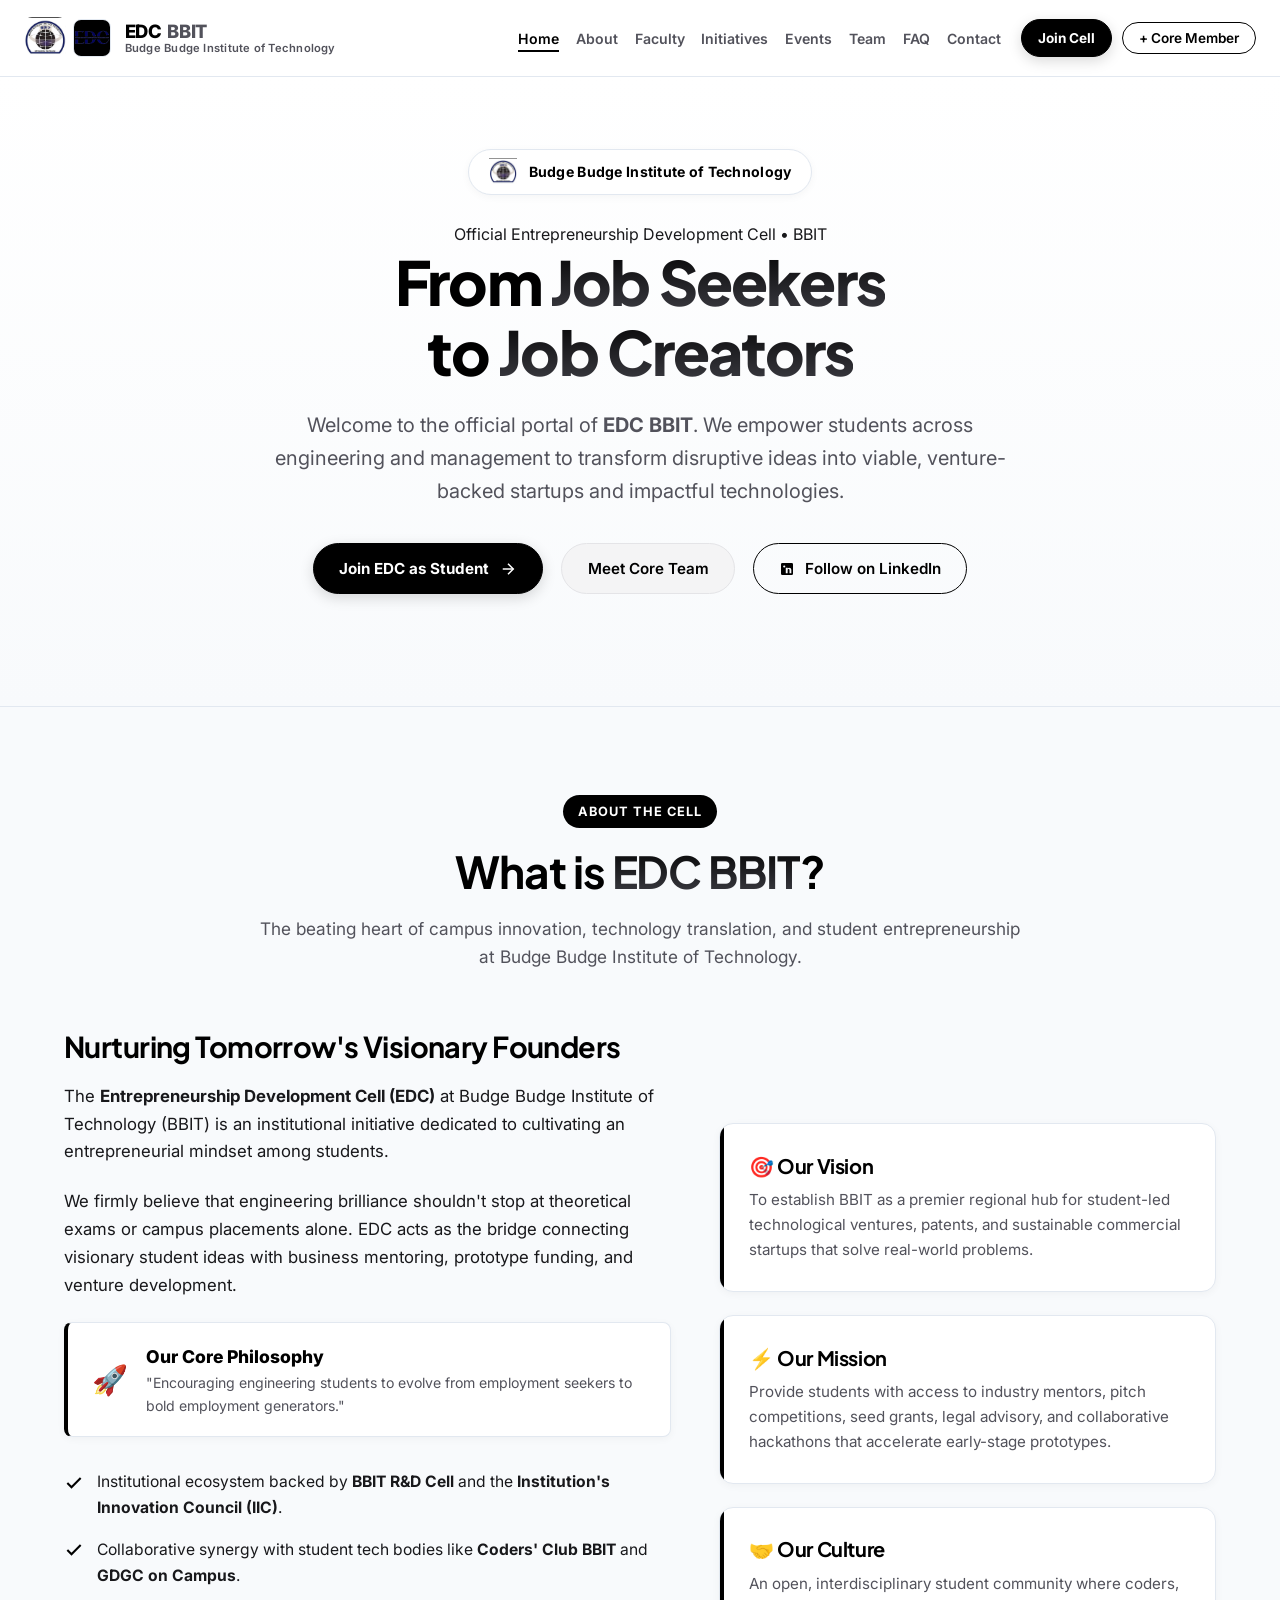
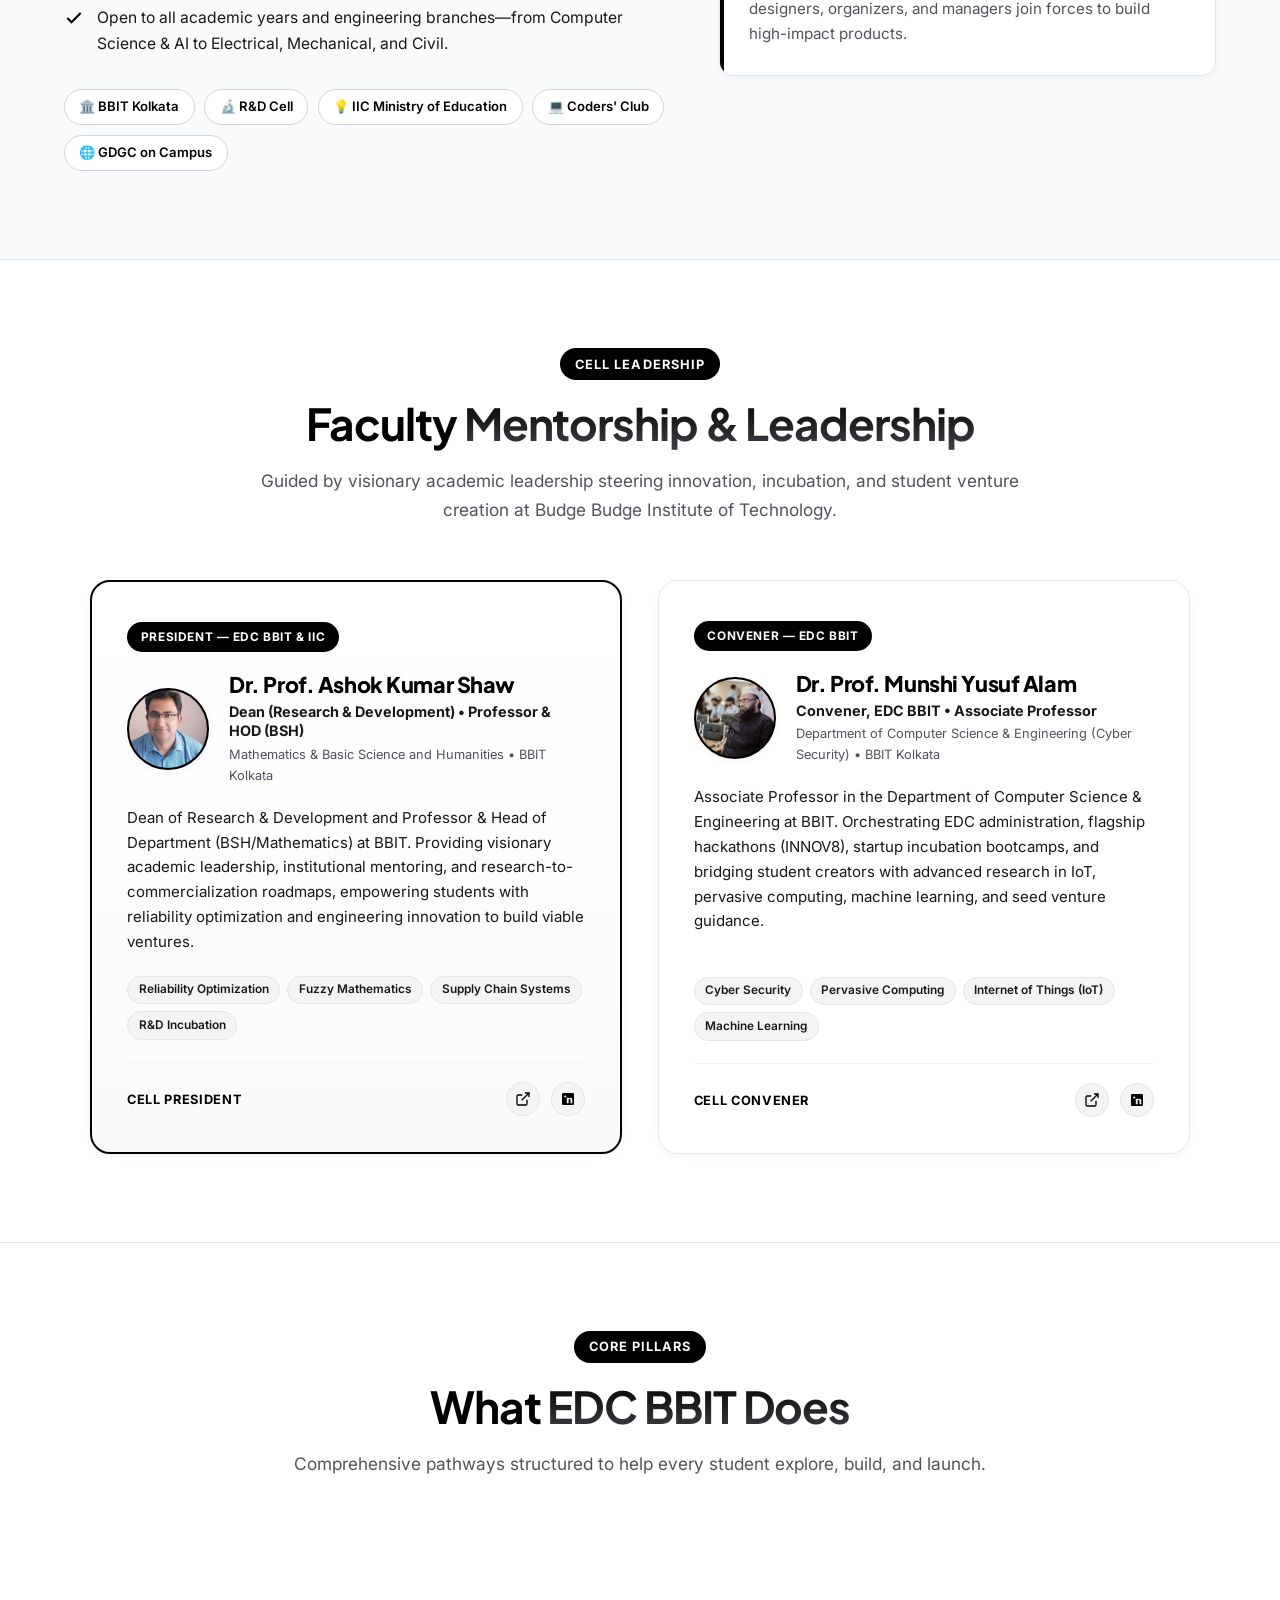
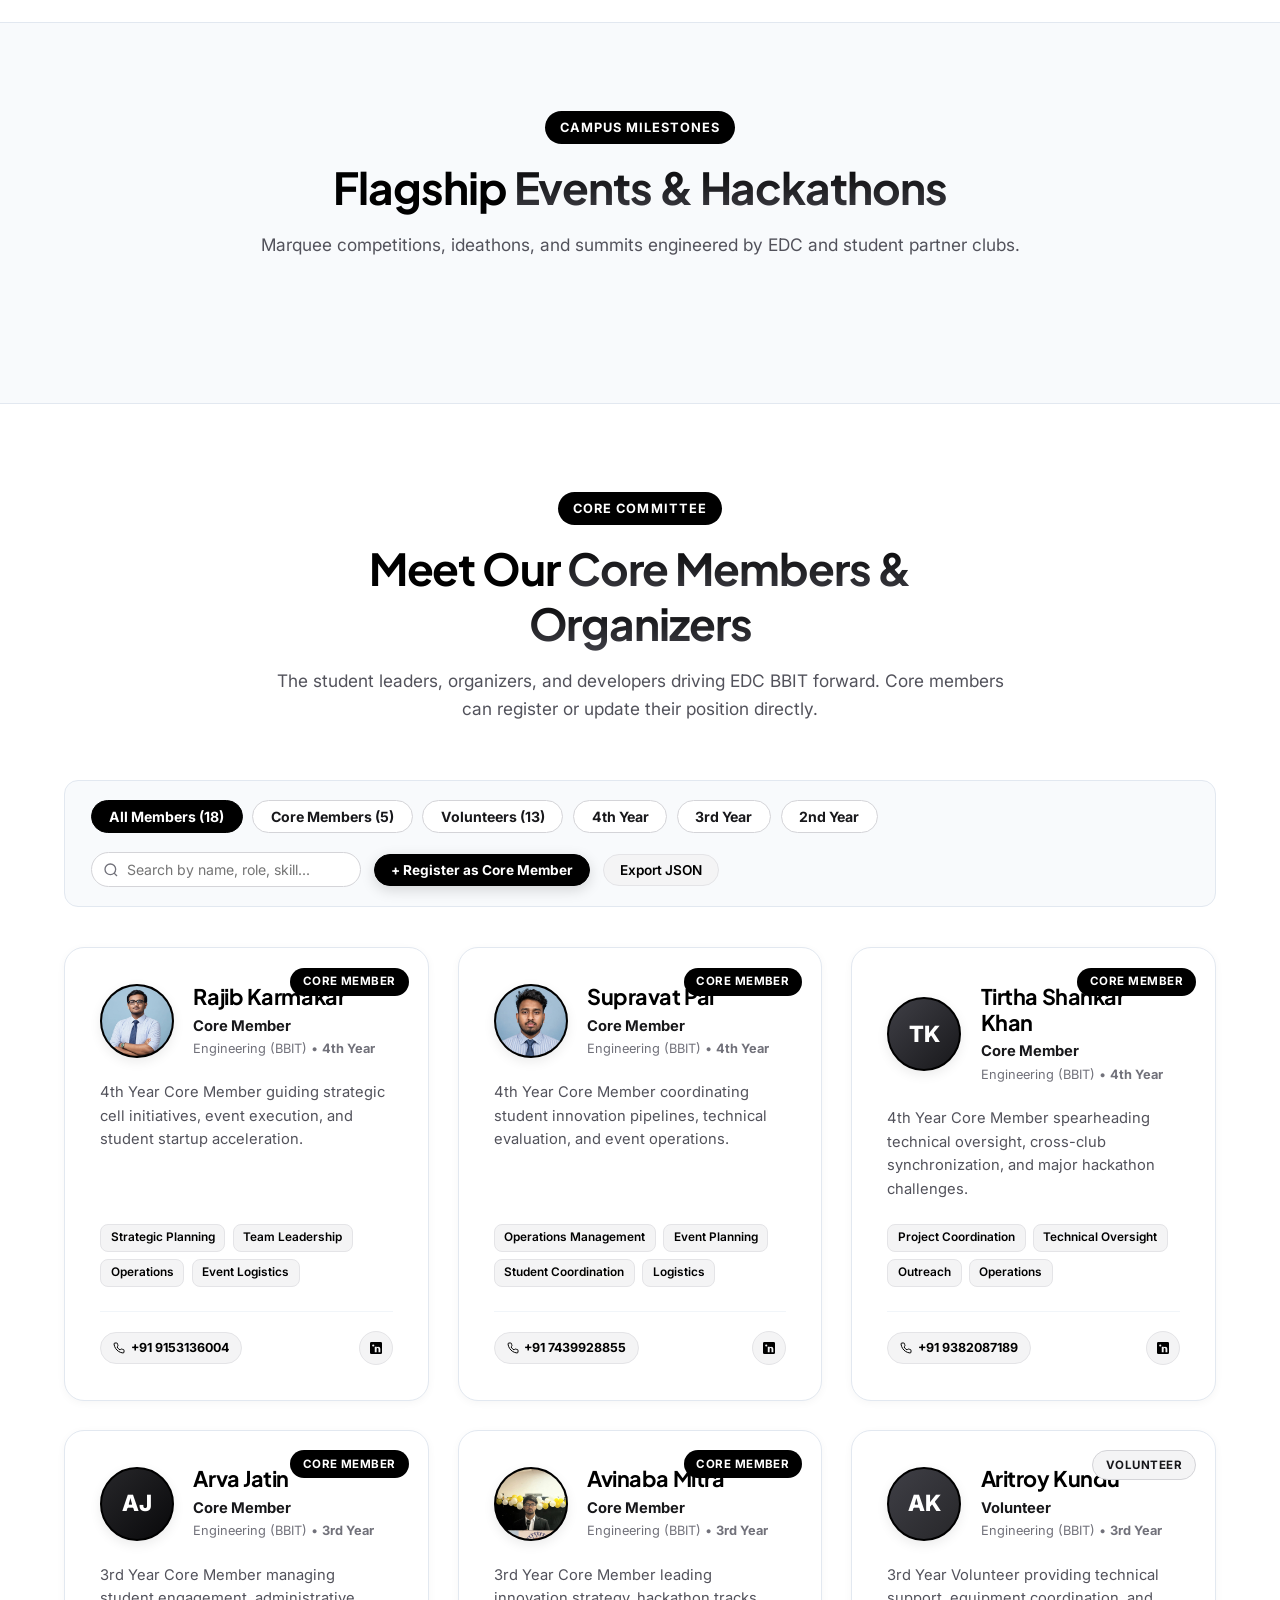
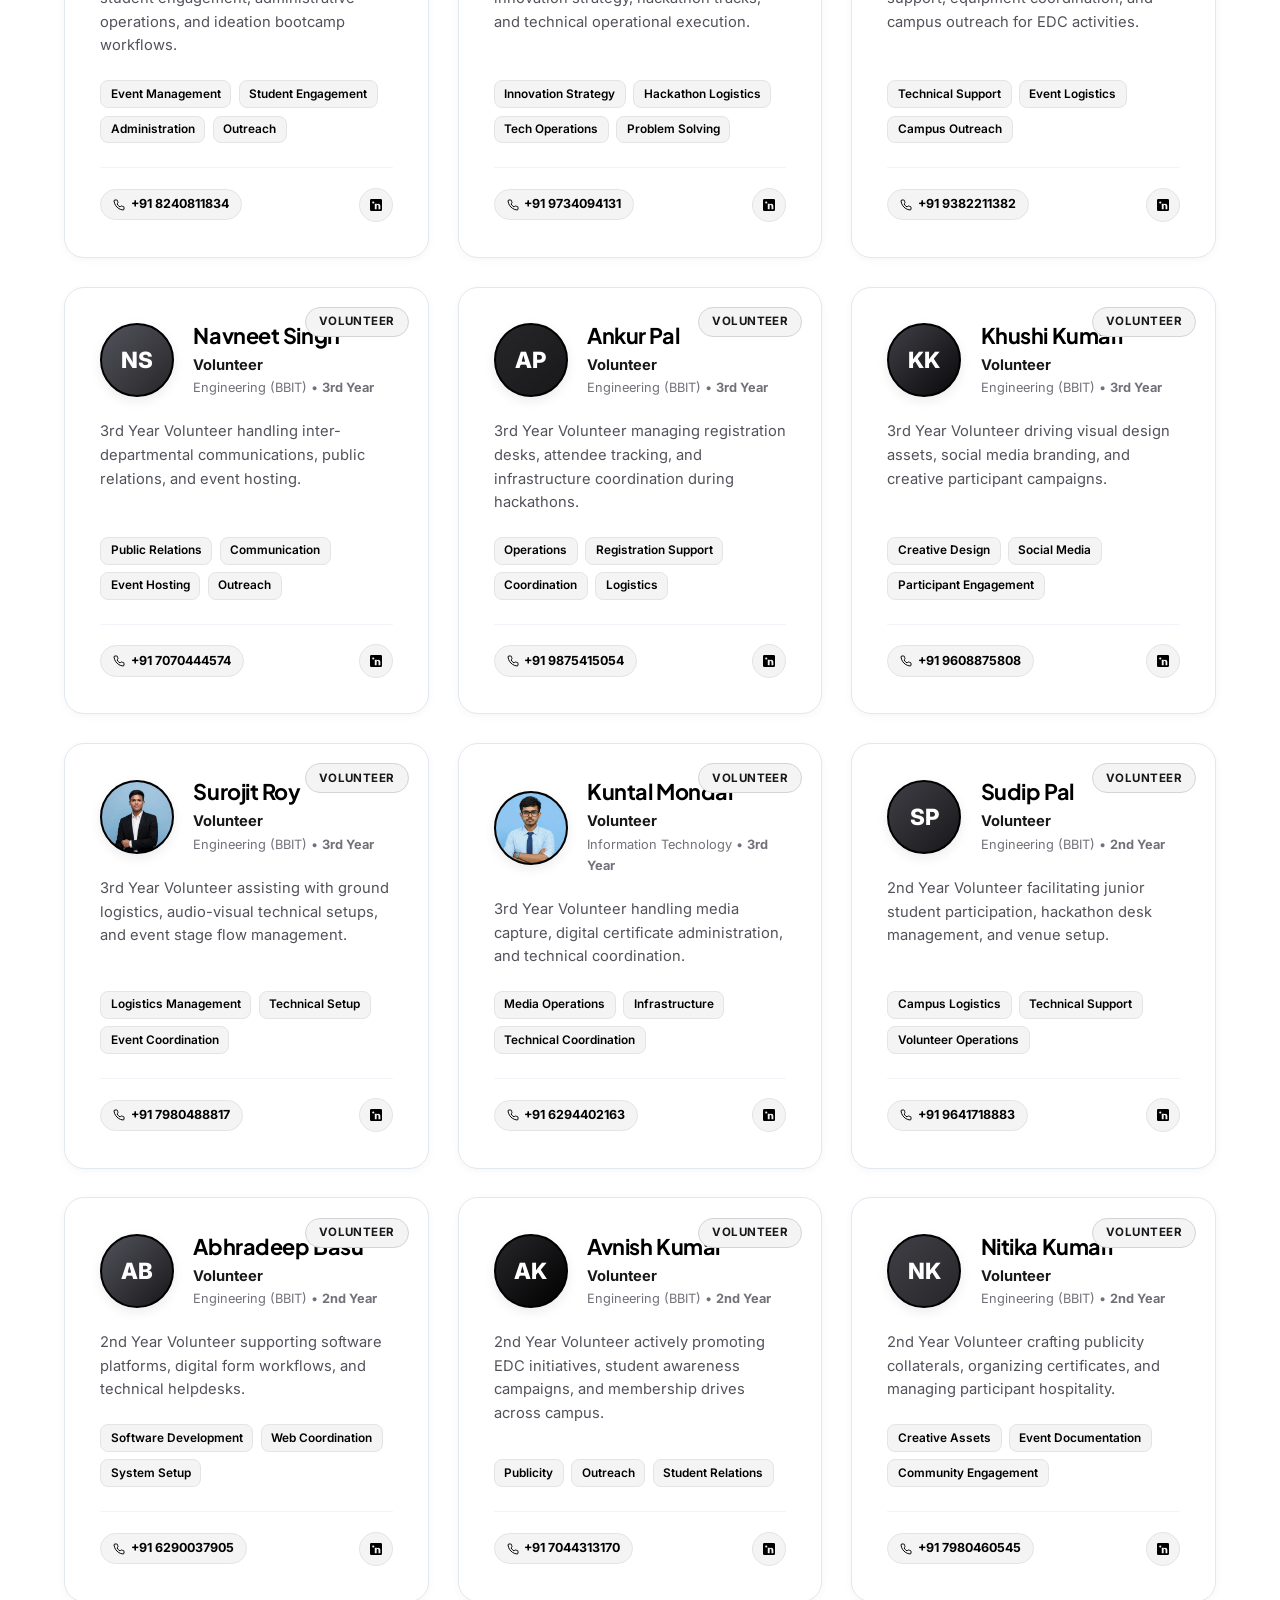
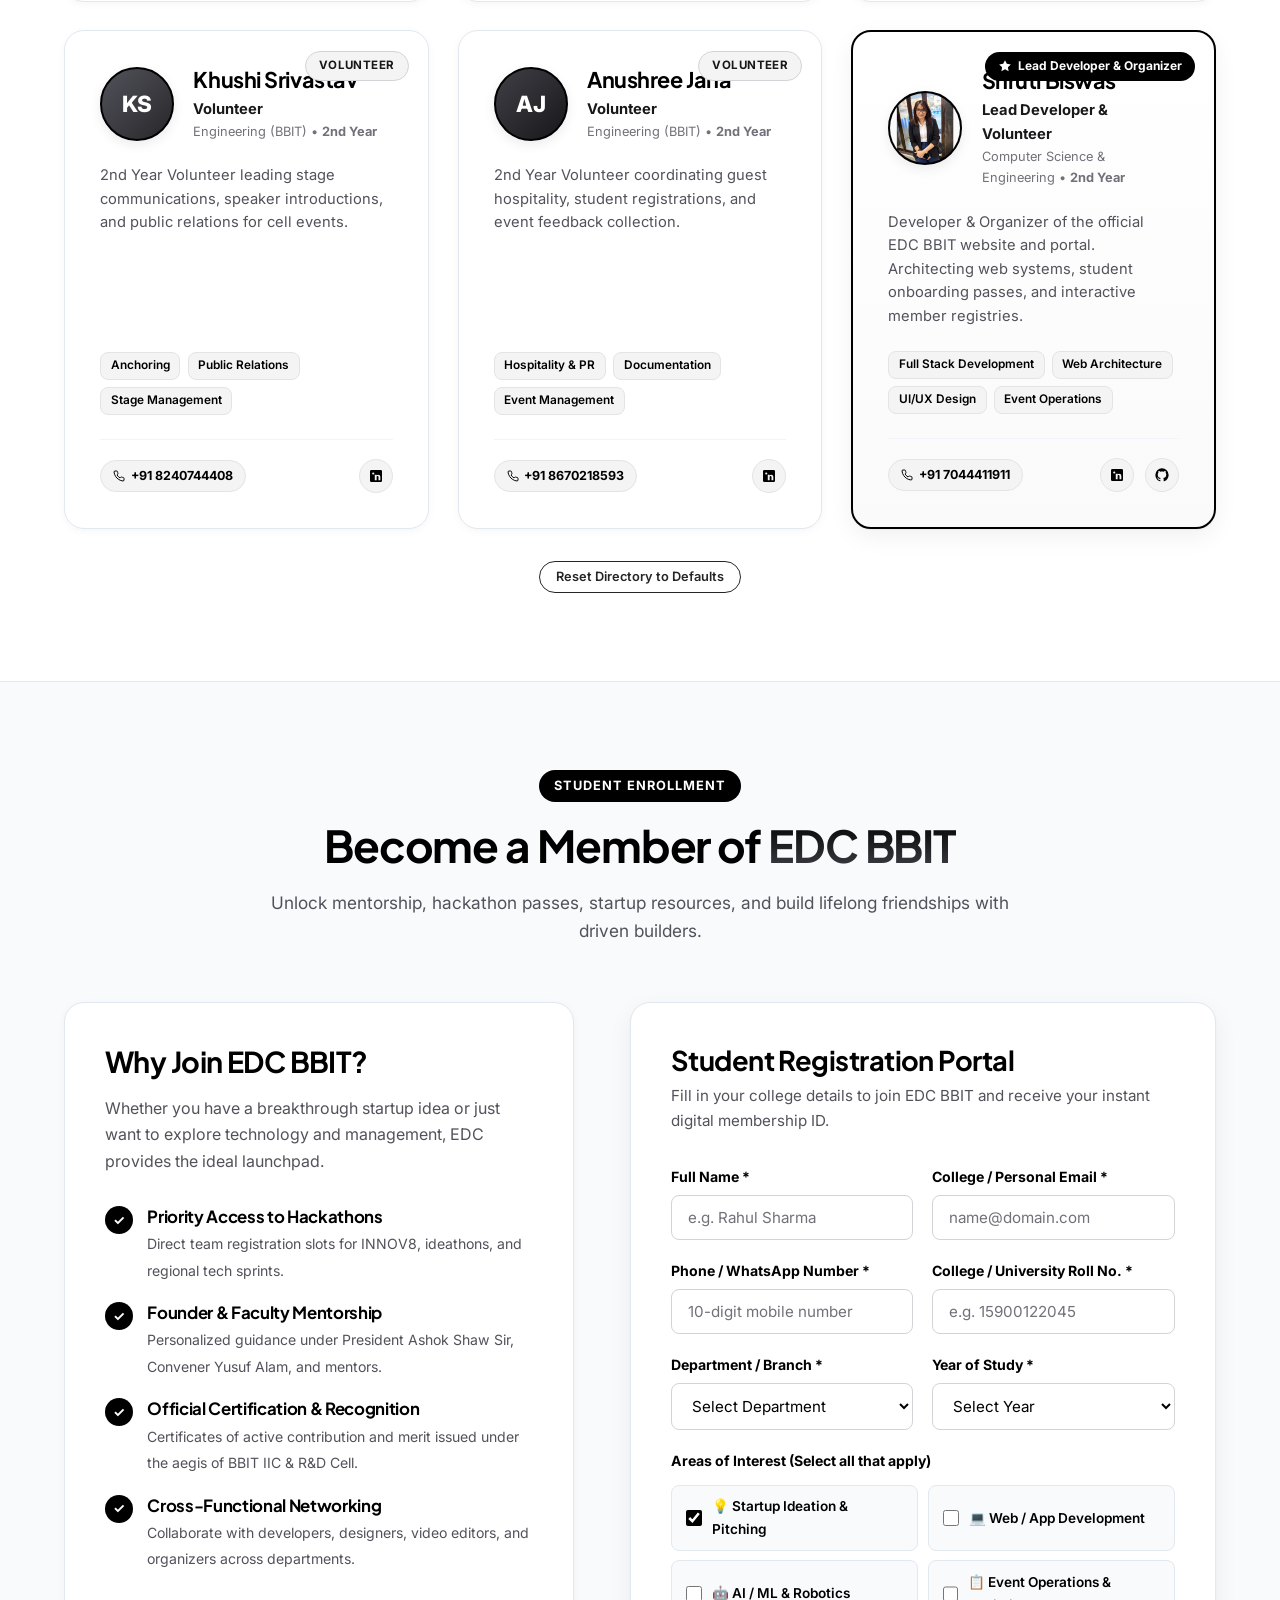
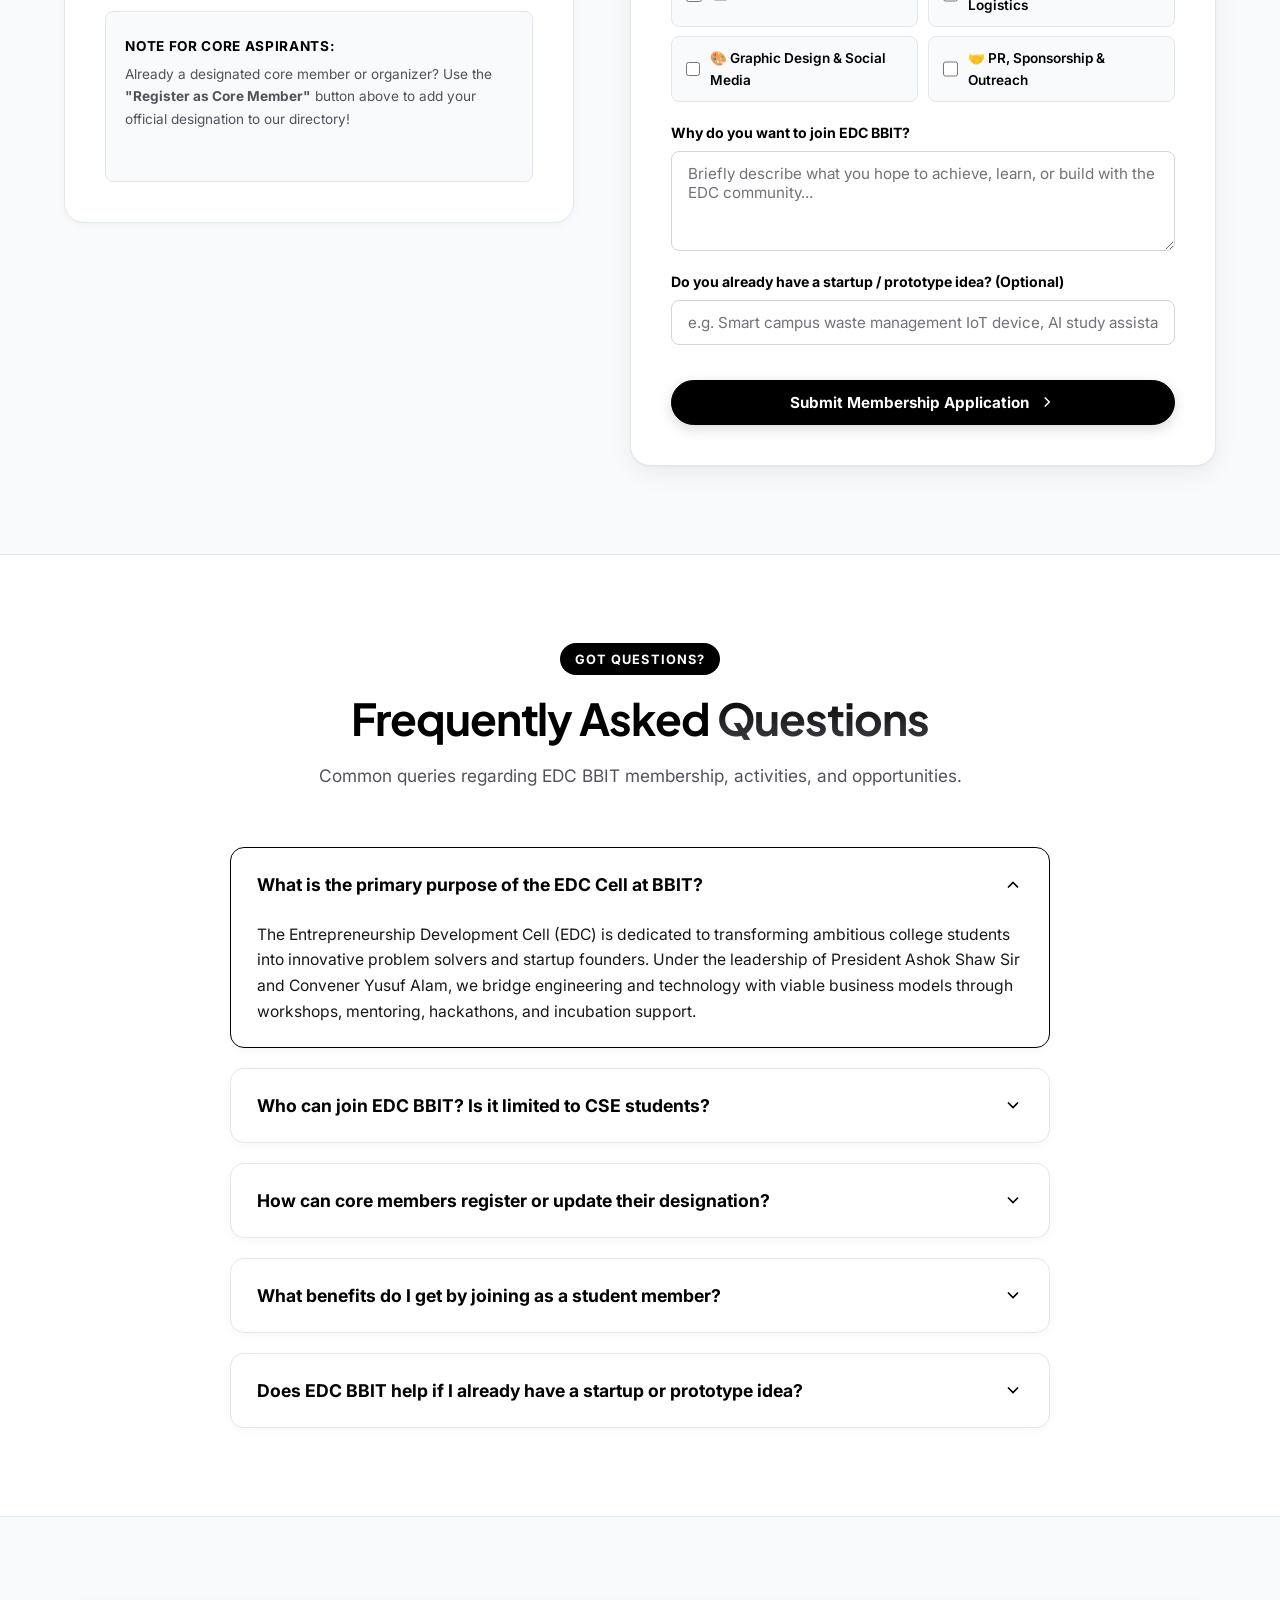
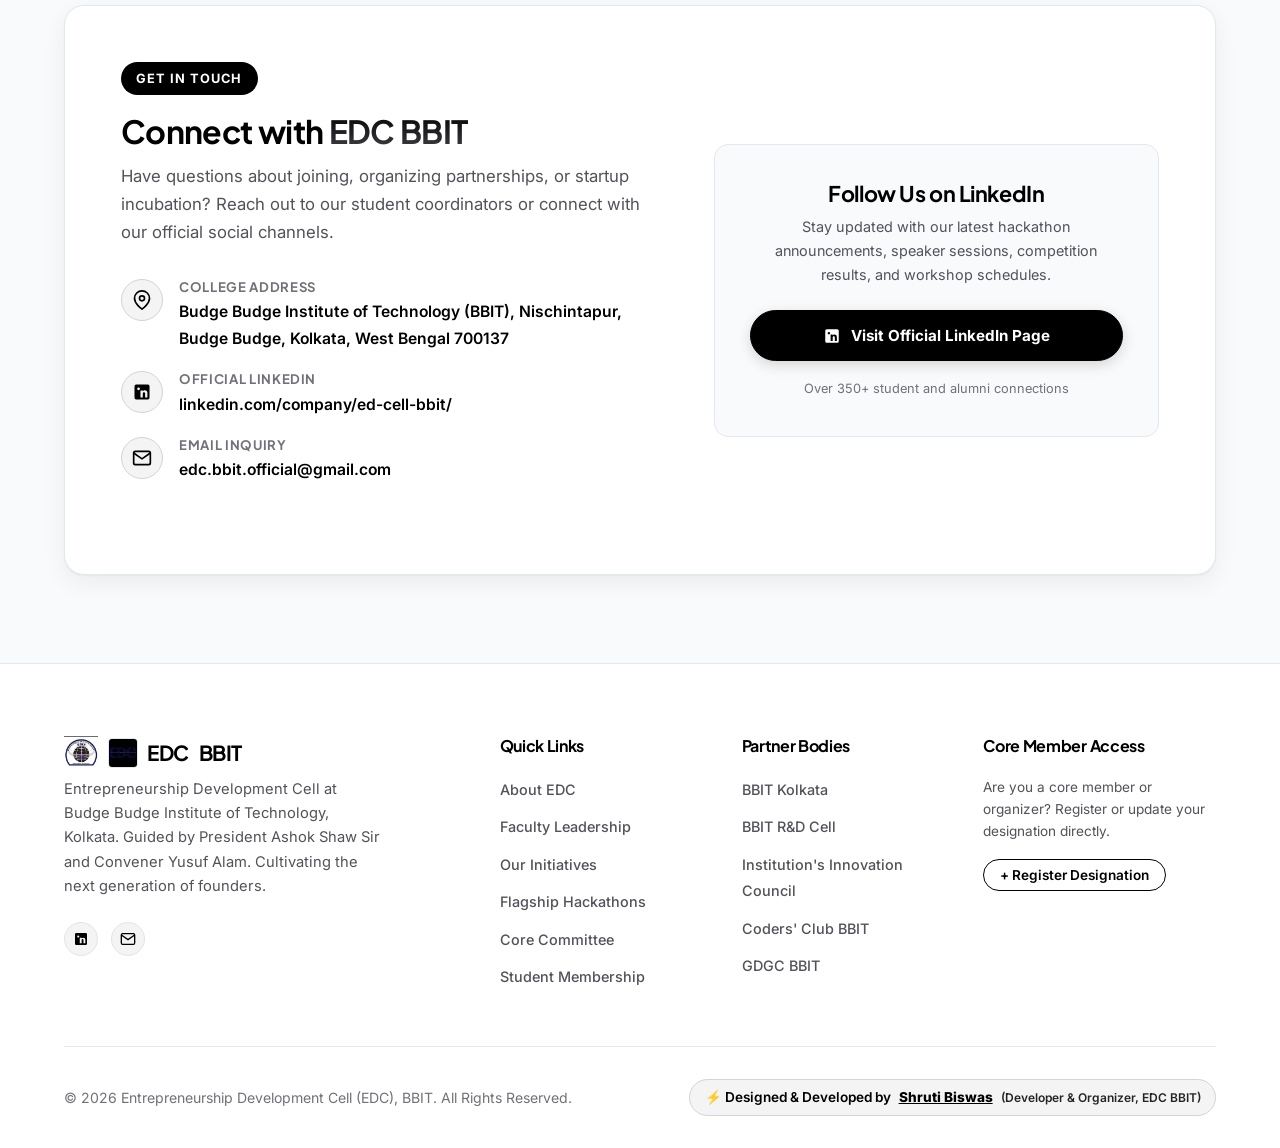
==== commit 35108d4d: "Add and adjust profile photos for Surojit, Avinaba, Rajib, Supravat, Kuntal, and Shruti with facial " ====
--- a/index.html
+++ b/index.html
@@ -1,22 +1,27 @@
 <!DOCTYPE html>
 <html lang="en">
+
 <head>
   <meta charset="UTF-8">
   <meta name="viewport" content="width=device-width, initial-scale=1.0">
-  <meta name="description" content="Official website of the Entrepreneurship Development Cell (EDC) at Budge Budge Institute of Technology (BBIT). Fostering student innovation, hackathons, and startup incubation.">
+  <meta name="description"
+    content="Official website of the Entrepreneurship Development Cell (EDC) at Budge Budge Institute of Technology (BBIT). Fostering student innovation, hackathons, and startup incubation.">
   <meta name="author" content="Shruti Biswas, Developer & Organizer, EDC BBIT">
   <title>EDC BBIT — Entrepreneurship Development Cell | Budge Budge Institute of Technology</title>
 
   <!-- OpenGraph Metadata -->
   <meta property="og:title" content="EDC BBIT — Entrepreneurship Development Cell">
-  <meta property="og:description" content="From Job Seekers to Job Creators. Official website of the Entrepreneurship Development Cell at Budge Budge Institute of Technology.">
+  <meta property="og:description"
+    content="From Job Seekers to Job Creators. Official website of the Entrepreneurship Development Cell at Budge Budge Institute of Technology.">
   <meta property="og:type" content="website">
   <meta property="og:image" content="assets/images/bbit-logo.png">
 
   <!-- Google Fonts -->
   <link rel="preconnect" href="https://fonts.googleapis.com">
   <link rel="preconnect" href="https://fonts.gstatic.com" crossorigin>
-  <link href="https://fonts.googleapis.com/css2?family=Inter:wght@400;500;600;700;800&family=Plus+Jakarta+Sans:wght@600;700;800&display=swap" rel="stylesheet">
+  <link
+    href="https://fonts.googleapis.com/css2?family=Inter:wght@400;500;600;700;800&family=Plus+Jakarta+Sans:wght@600;700;800&display=swap"
+    rel="stylesheet">
 
   <!-- Favicon: Official BBIT College Logo -->
   <link rel="icon" type="image/png" href="assets/images/bbit-logo.png">
@@ -24,6 +29,7 @@
   <!-- Stylesheet -->
   <link rel="stylesheet" href="assets/css/styles.css">
 </head>
+
 <body>
 
   <!-- ==========================================================================
@@ -33,8 +39,10 @@
     <div class="container nav-container">
       <a href="#home" class="brand-wrapper" aria-label="EDC BBIT Homepage">
         <div class="brand-logos-group">
-          <img src="assets/images/bbit-logo.png" alt="BBIT College Logo" class="brand-logo college-logo" title="Budge Budge Institute of Technology">
-          <img src="assets/images/edclogo2.jpg.jpeg" alt="EDC Cell Logo" class="brand-logo cell-logo" title="Entrepreneurship Development Cell">
+          <img src="assets/images/bbit-logo.png" alt="BBIT College Logo" class="brand-logo college-logo"
+            title="Budge Budge Institute of Technology">
+          <img src="assets/images/edc-logo.jpg" alt="EDC Cell Logo" class="brand-logo cell-logo"
+            title="Entrepreneurship Development Cell">
         </div>
         <div class="brand-title-wrap">
           <span class="brand-name">EDC <span>BBIT</span></span>
@@ -56,7 +64,8 @@
         </ul>
         <div class="nav-actions">
           <a href="#join" class="btn btn-primary btn-sm">Join Cell</a>
-          <button id="open-member-modal-btn" class="btn btn-outline btn-sm" aria-label="Register as Core Member">+ Core Member</button>
+          <button id="open-member-modal-btn" class="btn btn-outline btn-sm" aria-label="Register as Core Member">+ Core
+            Member</button>
         </div>
       </nav>
 
@@ -86,8 +95,12 @@
       <div style="display: flex; flex-direction: column; gap: 0.8rem; margin-top: 1rem;">
         <a href="#join" class="btn btn-primary">Join EDC as Student</a>
         <button id="open-member-modal-btn-drawer" class="btn btn-outline">+ Register as Core Member</button>
-        <a href="https://www.linkedin.com/company/ed-cell-bbit/" target="_blank" rel="noopener noreferrer" class="btn btn-secondary">
-          <svg width="18" height="18" viewBox="0 0 24 24" fill="currentColor"><path d="M19 3a2 2 0 0 1 2 2v14a2 2 0 0 1-2 2H5a2 2 0 0 1-2-2V5a2 2 0 0 1 2-2h14m-.5 15.5v-5.3a3.26 3.26 0 0 0-3.26-3.26c-.85 0-1.84.52-2.28 1.3v-1.11h-2.79v8.37h2.79v-4.93c0-.77.62-1.4 1.39-1.4a1.4 1.4 0 0 1 1.4 1.4v4.93h2.75M6.46 10.9h2.8v8.37h-2.8v-8.37M7.86 6.57a1.63 1.63 0 1 0 0 3.26 1.63 1.63 0 0 0 0-3.26z"/></svg>
+        <a href="https://www.linkedin.com/company/ed-cell-bbit/" target="_blank" rel="noopener noreferrer"
+          class="btn btn-secondary">
+          <svg width="18" height="18" viewBox="0 0 24 24" fill="currentColor">
+            <path
+              d="M19 3a2 2 0 0 1 2 2v14a2 2 0 0 1-2 2H5a2 2 0 0 1-2-2V5a2 2 0 0 1 2-2h14m-.5 15.5v-5.3a3.26 3.26 0 0 0-3.26-3.26c-.85 0-1.84.52-2.28 1.3v-1.11h-2.79v8.37h2.79v-4.93c0-.77.62-1.4 1.39-1.4a1.4 1.4 0 0 1 1.4 1.4v4.93h2.75M6.46 10.9h2.8v8.37h-2.8v-8.37M7.86 6.57a1.63 1.63 0 1 0 0 3.26 1.63 1.63 0 0 0 0-3.26z" />
+          </svg>
           Official LinkedIn
         </a>
       </div>
@@ -101,7 +114,8 @@
     <section id="home" class="hero-section">
       <div class="container hero-content">
         <div class="hero-college-badge">
-          <img src="assets/images/bbit-logo.png" alt="Budge Budge Institute of Technology Crest" class="hero-college-emblem">
+          <img src="assets/images/bbit-logo.png" alt="Budge Budge Institute of Technology Crest"
+            class="hero-college-emblem">
           <span>Budge Budge Institute of Technology</span>
         </div>
 
@@ -115,19 +129,27 @@
         </h1>
 
         <p class="hero-subtitle">
-          Welcome to the official portal of <strong>EDC BBIT</strong>. We empower students across engineering and management to transform disruptive ideas into viable, venture-backed startups and impactful technologies.
+          Welcome to the official portal of <strong>EDC BBIT</strong>. We empower students across engineering and
+          management to transform disruptive ideas into viable, venture-backed startups and impactful technologies.
         </p>
 
         <div class="hero-cta-group">
           <a href="#join" class="btn btn-primary">
             <span>Join EDC as Student</span>
-            <svg width="18" height="18" viewBox="0 0 24 24" fill="none" stroke="currentColor" stroke-width="2"><line x1="5" y1="12" x2="19" y2="12"></line><polyline points="12 5 19 12 12 19"></polyline></svg>
+            <svg width="18" height="18" viewBox="0 0 24 24" fill="none" stroke="currentColor" stroke-width="2">
+              <line x1="5" y1="12" x2="19" y2="12"></line>
+              <polyline points="12 5 19 12 12 19"></polyline>
+            </svg>
           </a>
           <a href="#team" class="btn btn-secondary">
             <span>Meet Core Team</span>
           </a>
-          <a href="https://www.linkedin.com/company/ed-cell-bbit/" target="_blank" rel="noopener noreferrer" class="btn btn-outline">
-            <svg width="16" height="16" viewBox="0 0 24 24" fill="currentColor"><path d="M19 3a2 2 0 0 1 2 2v14a2 2 0 0 1-2 2H5a2 2 0 0 1-2-2V5a2 2 0 0 1 2-2h14m-.5 15.5v-5.3a3.26 3.26 0 0 0-3.26-3.26c-.85 0-1.84.52-2.28 1.3v-1.11h-2.79v8.37h2.79v-4.93c0-.77.62-1.4 1.39-1.4a1.4 1.4 0 0 1 1.4 1.4v4.93h2.75M6.46 10.9h2.8v8.37h-2.8v-8.37M7.86 6.57a1.63 1.63 0 1 0 0 3.26 1.63 1.63 0 0 0 0-3.26z"/></svg>
+          <a href="https://www.linkedin.com/company/ed-cell-bbit/" target="_blank" rel="noopener noreferrer"
+            class="btn btn-outline">
+            <svg width="16" height="16" viewBox="0 0 24 24" fill="currentColor">
+              <path
+                d="M19 3a2 2 0 0 1 2 2v14a2 2 0 0 1-2 2H5a2 2 0 0 1-2-2V5a2 2 0 0 1 2-2h14m-.5 15.5v-5.3a3.26 3.26 0 0 0-3.26-3.26c-.85 0-1.84.52-2.28 1.3v-1.11h-2.79v8.37h2.79v-4.93c0-.77.62-1.4 1.39-1.4a1.4 1.4 0 0 1 1.4 1.4v4.93h2.75M6.46 10.9h2.8v8.37h-2.8v-8.37M7.86 6.57a1.63 1.63 0 1 0 0 3.26 1.63 1.63 0 0 0 0-3.26z" />
+            </svg>
             <span>Follow on LinkedIn</span>
           </a>
         </div>
@@ -147,39 +169,53 @@
         <div class="section-header">
           <span class="section-tag">About The Cell</span>
           <h2 class="section-title">What is <span class="text-gradient">EDC BBIT</span>?</h2>
-          <p class="section-desc">The beating heart of campus innovation, technology translation, and student entrepreneurship at Budge Budge Institute of Technology.</p>
+          <p class="section-desc">The beating heart of campus innovation, technology translation, and student
+            entrepreneurship at Budge Budge Institute of Technology.</p>
         </div>
 
         <div class="about-grid">
           <div class="about-narrative">
             <h3>Nurturing Tomorrow's Visionary Founders</h3>
             <p>
-              The <strong>Entrepreneurship Development Cell (EDC)</strong> at Budge Budge Institute of Technology (BBIT) is an institutional initiative dedicated to cultivating an entrepreneurial mindset among students.
+              The <strong>Entrepreneurship Development Cell (EDC)</strong> at Budge Budge Institute of Technology (BBIT)
+              is an institutional initiative dedicated to cultivating an entrepreneurial mindset among students.
             </p>
             <p>
-              We firmly believe that engineering brilliance shouldn't stop at theoretical exams or campus placements alone. EDC acts as the bridge connecting visionary student ideas with business mentoring, prototype funding, and venture development.
+              We firmly believe that engineering brilliance shouldn't stop at theoretical exams or campus placements
+              alone. EDC acts as the bridge connecting visionary student ideas with business mentoring, prototype
+              funding, and venture development.
             </p>
 
             <div class="motto-banner">
               <div class="icon">🚀</div>
               <div>
                 <div class="motto-text">Our Core Philosophy</div>
-                <div class="motto-sub">"Encouraging engineering students to evolve from employment seekers to bold employment generators."</div>
+                <div class="motto-sub">"Encouraging engineering students to evolve from employment seekers to bold
+                  employment generators."</div>
               </div>
             </div>
 
             <ul class="about-highlights-list">
               <li>
-                <svg width="20" height="20" viewBox="0 0 24 24" fill="none" stroke="currentColor" stroke-width="2.5"><polyline points="20 6 9 17 4 12"></polyline></svg>
-                <span>Institutional ecosystem backed by <strong>BBIT R&amp;D Cell</strong> and the <strong>Institution's Innovation Council (IIC)</strong>.</span>
+                <svg width="20" height="20" viewBox="0 0 24 24" fill="none" stroke="currentColor" stroke-width="2.5">
+                  <polyline points="20 6 9 17 4 12"></polyline>
+                </svg>
+                <span>Institutional ecosystem backed by <strong>BBIT R&amp;D Cell</strong> and the <strong>Institution's
+                    Innovation Council (IIC)</strong>.</span>
               </li>
               <li>
-                <svg width="20" height="20" viewBox="0 0 24 24" fill="none" stroke="currentColor" stroke-width="2.5"><polyline points="20 6 9 17 4 12"></polyline></svg>
-                <span>Collaborative synergy with student tech bodies like <strong>Coders' Club BBIT</strong> and <strong>GDGC on Campus</strong>.</span>
+                <svg width="20" height="20" viewBox="0 0 24 24" fill="none" stroke="currentColor" stroke-width="2.5">
+                  <polyline points="20 6 9 17 4 12"></polyline>
+                </svg>
+                <span>Collaborative synergy with student tech bodies like <strong>Coders' Club BBIT</strong> and
+                  <strong>GDGC on Campus</strong>.</span>
               </li>
               <li>
-                <svg width="20" height="20" viewBox="0 0 24 24" fill="none" stroke="currentColor" stroke-width="2.5"><polyline points="20 6 9 17 4 12"></polyline></svg>
-                <span>Open to all academic years and engineering branches—from Computer Science &amp; AI to Electrical, Mechanical, and Civil.</span>
+                <svg width="20" height="20" viewBox="0 0 24 24" fill="none" stroke="currentColor" stroke-width="2.5">
+                  <polyline points="20 6 9 17 4 12"></polyline>
+                </svg>
+                <span>Open to all academic years and engineering branches—from Computer Science &amp; AI to Electrical,
+                  Mechanical, and Civil.</span>
               </li>
             </ul>
 
@@ -195,15 +231,18 @@
           <div class="about-card-stack">
             <div class="feature-box">
               <h4>🎯 Our Vision</h4>
-              <p>To establish BBIT as a premier regional hub for student-led technological ventures, patents, and sustainable commercial startups that solve real-world problems.</p>
+              <p>To establish BBIT as a premier regional hub for student-led technological ventures, patents, and
+                sustainable commercial startups that solve real-world problems.</p>
             </div>
             <div class="feature-box">
               <h4>⚡ Our Mission</h4>
-              <p>Provide students with access to industry mentors, pitch competitions, seed grants, legal advisory, and collaborative hackathons that accelerate early-stage prototypes.</p>
+              <p>Provide students with access to industry mentors, pitch competitions, seed grants, legal advisory, and
+                collaborative hackathons that accelerate early-stage prototypes.</p>
             </div>
             <div class="feature-box">
               <h4>🤝 Our Culture</h4>
-              <p>An open, interdisciplinary student community where coders, designers, organizers, and managers join forces to build high-impact products.</p>
+              <p>An open, interdisciplinary student community where coders, designers, organizers, and managers join
+                forces to build high-impact products.</p>
             </div>
           </div>
         </div>
@@ -218,7 +257,8 @@
         <div class="section-header">
           <span class="section-tag">Cell Leadership</span>
           <h2 class="section-title">Faculty <span class="text-gradient">Mentorship &amp; Leadership</span></h2>
-          <p class="section-desc">Guided by visionary academic leadership steering innovation, incubation, and student venture creation at Budge Budge Institute of Technology.</p>
+          <p class="section-desc">Guided by visionary academic leadership steering innovation, incubation, and student
+            venture creation at Budge Budge Institute of Technology.</p>
         </div>
 
         <div class="faculty-grid">
@@ -236,7 +276,10 @@
               </div>
             </div>
             <p class="faculty-bio">
-              Dean of Research &amp; Development and Professor &amp; Head of Department (BSH/Mathematics) at BBIT. Providing visionary academic leadership, institutional mentoring, and research-to-commercialization roadmaps, empowering students with reliability optimization and engineering innovation to build viable ventures.
+              Dean of Research &amp; Development and Professor &amp; Head of Department (BSH/Mathematics) at BBIT.
+              Providing visionary academic leadership, institutional mentoring, and research-to-commercialization
+              roadmaps, empowering students with reliability optimization and engineering innovation to build viable
+              ventures.
             </p>
             <div class="faculty-specializations">
               <span class="spec-tag">Reliability Optimization</span>
@@ -247,11 +290,20 @@
             <div class="faculty-footer">
               <span class="faculty-role-pill">Cell President</span>
               <div class="member-socials">
-                <a href="https://bbit.edu.in" target="_blank" rel="noopener noreferrer" class="social-icon-btn" title="Official BBIT Institution Profile" aria-label="BBIT Profile">
-                  <svg width="16" height="16" viewBox="0 0 24 24" fill="none" stroke="currentColor" stroke-width="2"><path d="M18 13v6a2 2 0 0 1-2 2H5a2 2 0 0 1-2-2V8a2 2 0 0 1 2-2h6"></path><polyline points="15 3 21 3 21 9"></polyline><line x1="10" y1="14" x2="21" y2="3"></line></svg>
-                </a>
-                <a href="https://www.linkedin.com/company/ed-cell-bbit/" target="_blank" rel="noopener noreferrer" class="social-icon-btn" title="EDC BBIT Official LinkedIn" aria-label="LinkedIn">
-                  <svg width="16" height="16" viewBox="0 0 24 24" fill="currentColor"><path d="M19 3a2 2 0 0 1 2 2v14a2 2 0 0 1-2 2H5a2 2 0 0 1-2-2V5a2 2 0 0 1 2-2h14m-.5 15.5v-5.3a3.26 3.26 0 0 0-3.26-3.26c-.85 0-1.84.52-2.28 1.3v-1.11h-2.79v8.37h2.79v-4.93c0-.77.62-1.4 1.39-1.4a1.4 1.4 0 0 1 1.4 1.4v4.93h2.75M6.46 10.9h2.8v8.37h-2.8v-8.37M7.86 6.57a1.63 1.63 0 1 0 0 3.26 1.63 1.63 0 0 0 0-3.26z"/></svg>
+                <a href="https://bbit.edu.in" target="_blank" rel="noopener noreferrer" class="social-icon-btn"
+                  title="Official BBIT Institution Profile" aria-label="BBIT Profile">
+                  <svg width="16" height="16" viewBox="0 0 24 24" fill="none" stroke="currentColor" stroke-width="2">
+                    <path d="M18 13v6a2 2 0 0 1-2 2H5a2 2 0 0 1-2-2V8a2 2 0 0 1 2-2h6"></path>
+                    <polyline points="15 3 21 3 21 9"></polyline>
+                    <line x1="10" y1="14" x2="21" y2="3"></line>
+                  </svg>
+                </a>
+                <a href="https://www.linkedin.com/company/ed-cell-bbit/" target="_blank" rel="noopener noreferrer"
+                  class="social-icon-btn" title="EDC BBIT Official LinkedIn" aria-label="LinkedIn">
+                  <svg width="16" height="16" viewBox="0 0 24 24" fill="currentColor">
+                    <path
+                      d="M19 3a2 2 0 0 1 2 2v14a2 2 0 0 1-2 2H5a2 2 0 0 1-2-2V5a2 2 0 0 1 2-2h14m-.5 15.5v-5.3a3.26 3.26 0 0 0-3.26-3.26c-.85 0-1.84.52-2.28 1.3v-1.11h-2.79v8.37h2.79v-4.93c0-.77.62-1.4 1.39-1.4a1.4 1.4 0 0 1 1.4 1.4v4.93h2.75M6.46 10.9h2.8v8.37h-2.8v-8.37M7.86 6.57a1.63 1.63 0 1 0 0 3.26 1.63 1.63 0 0 0 0-3.26z" />
+                  </svg>
                 </a>
               </div>
             </div>
@@ -267,11 +319,14 @@
               <div class="faculty-meta">
                 <h3 class="faculty-name">Dr. Prof. Munshi Yusuf Alam</h3>
                 <span class="faculty-title">Convener, EDC BBIT • Associate Professor</span>
-                <span class="faculty-dept">Department of Computer Science &amp; Engineering (Cyber Security) • BBIT Kolkata</span>
+                <span class="faculty-dept">Department of Computer Science &amp; Engineering (Cyber Security) • BBIT
+                  Kolkata</span>
               </div>
             </div>
             <p class="faculty-bio">
-              Associate Professor in the Department of Computer Science &amp; Engineering at BBIT. Orchestrating EDC administration, flagship hackathons (INNOV8), startup incubation bootcamps, and bridging student creators with advanced research in IoT, pervasive computing, machine learning, and seed venture guidance.
+              Associate Professor in the Department of Computer Science &amp; Engineering at BBIT. Orchestrating EDC
+              administration, flagship hackathons (INNOV8), startup incubation bootcamps, and bridging student creators
+              with advanced research in IoT, pervasive computing, machine learning, and seed venture guidance.
             </p>
             <div class="faculty-specializations">
               <span class="spec-tag">Cyber Security</span>
@@ -282,11 +337,20 @@
             <div class="faculty-footer">
               <span class="faculty-role-pill">Cell Convener</span>
               <div class="member-socials">
-                <a href="https://bbit.edu.in" target="_blank" rel="noopener noreferrer" class="social-icon-btn" title="Official BBIT Institution Profile" aria-label="BBIT Profile">
-                  <svg width="16" height="16" viewBox="0 0 24 24" fill="none" stroke="currentColor" stroke-width="2"><path d="M18 13v6a2 2 0 0 1-2 2H5a2 2 0 0 1-2-2V8a2 2 0 0 1 2-2h6"></path><polyline points="15 3 21 3 21 9"></polyline><line x1="10" y1="14" x2="21" y2="3"></line></svg>
-                </a>
-                <a href="https://www.linkedin.com/company/ed-cell-bbit/" target="_blank" rel="noopener noreferrer" class="social-icon-btn" title="EDC BBIT Official LinkedIn" aria-label="LinkedIn">
-                  <svg width="16" height="16" viewBox="0 0 24 24" fill="currentColor"><path d="M19 3a2 2 0 0 1 2 2v14a2 2 0 0 1-2 2H5a2 2 0 0 1-2-2V5a2 2 0 0 1 2-2h14m-.5 15.5v-5.3a3.26 3.26 0 0 0-3.26-3.26c-.85 0-1.84.52-2.28 1.3v-1.11h-2.79v8.37h2.79v-4.93c0-.77.62-1.4 1.39-1.4a1.4 1.4 0 0 1 1.4 1.4v4.93h2.75M6.46 10.9h2.8v8.37h-2.8v-8.37M7.86 6.57a1.63 1.63 0 1 0 0 3.26 1.63 1.63 0 0 0 0-3.26z"/></svg>
+                <a href="https://bbit.edu.in" target="_blank" rel="noopener noreferrer" class="social-icon-btn"
+                  title="Official BBIT Institution Profile" aria-label="BBIT Profile">
+                  <svg width="16" height="16" viewBox="0 0 24 24" fill="none" stroke="currentColor" stroke-width="2">
+                    <path d="M18 13v6a2 2 0 0 1-2 2H5a2 2 0 0 1-2-2V8a2 2 0 0 1 2-2h6"></path>
+                    <polyline points="15 3 21 3 21 9"></polyline>
+                    <line x1="10" y1="14" x2="21" y2="3"></line>
+                  </svg>
+                </a>
+                <a href="https://www.linkedin.com/company/ed-cell-bbit/" target="_blank" rel="noopener noreferrer"
+                  class="social-icon-btn" title="EDC BBIT Official LinkedIn" aria-label="LinkedIn">
+                  <svg width="16" height="16" viewBox="0 0 24 24" fill="currentColor">
+                    <path
+                      d="M19 3a2 2 0 0 1 2 2v14a2 2 0 0 1-2 2H5a2 2 0 0 1-2-2V5a2 2 0 0 1 2-2h14m-.5 15.5v-5.3a3.26 3.26 0 0 0-3.26-3.26c-.85 0-1.84.52-2.28 1.3v-1.11h-2.79v8.37h2.79v-4.93c0-.77.62-1.4 1.39-1.4a1.4 1.4 0 0 1 1.4 1.4v4.93h2.75M6.46 10.9h2.8v8.37h-2.8v-8.37M7.86 6.57a1.63 1.63 0 1 0 0 3.26 1.63 1.63 0 0 0 0-3.26z" />
+                  </svg>
                 </a>
               </div>
             </div>
@@ -303,7 +367,8 @@
         <div class="section-header">
           <span class="section-tag">Core Pillars</span>
           <h2 class="section-title">What <span class="text-gradient">EDC BBIT Does</span></h2>
-          <p class="section-desc">Comprehensive pathways structured to help every student explore, build, and launch.</p>
+          <p class="section-desc">Comprehensive pathways structured to help every student explore, build, and launch.
+          </p>
         </div>
 
         <div id="initiatives-grid" class="initiatives-grid">
@@ -320,7 +385,8 @@
         <div class="section-header">
           <span class="section-tag">Campus Milestones</span>
           <h2 class="section-title">Flagship <span class="text-gradient">Events &amp; Hackathons</span></h2>
-          <p class="section-desc">Marquee competitions, ideathons, and summits engineered by EDC and student partner clubs.</p>
+          <p class="section-desc">Marquee competitions, ideathons, and summits engineered by EDC and student partner
+            clubs.</p>
         </div>
 
         <div id="events-grid" class="events-grid">
@@ -337,7 +403,8 @@
         <div class="section-header">
           <span class="section-tag">Core Committee</span>
           <h2 class="section-title">Meet Our <span class="text-gradient">Core Members &amp; Organizers</span></h2>
-          <p class="section-desc">The student leaders, organizers, and developers driving EDC BBIT forward. Core members can register or update their position directly.</p>
+          <p class="section-desc">The student leaders, organizers, and developers driving EDC BBIT forward. Core members
+            can register or update their position directly.</p>
         </div>
 
         <!-- Team Controls Bar -->
@@ -353,14 +420,17 @@
 
           <div class="team-actions-right">
             <div class="search-input-wrapper">
-              <svg class="search-icon" width="16" height="16" viewBox="0 0 24 24" fill="none" stroke="currentColor" stroke-width="2">
+              <svg class="search-icon" width="16" height="16" viewBox="0 0 24 24" fill="none" stroke="currentColor"
+                stroke-width="2">
                 <circle cx="11" cy="11" r="8"></circle>
                 <line x1="21" y1="21" x2="16.65" y2="16.65"></line>
               </svg>
-              <input type="text" id="team-search-input" placeholder="Search by name, role, skill..." aria-label="Search team members">
+              <input type="text" id="team-search-input" placeholder="Search by name, role, skill..."
+                aria-label="Search team members">
             </div>
             <button id="open-member-modal-btn-2" class="btn btn-primary btn-sm">+ Register as Core Member</button>
-            <button id="export-team-btn" class="btn btn-secondary btn-sm" title="Download team list as JSON">Export JSON</button>
+            <button id="export-team-btn" class="btn btn-secondary btn-sm" title="Download team list as JSON">Export
+              JSON</button>
           </div>
         </div>
 
@@ -370,7 +440,7 @@
           <div class="team-card">
             <div class="member-role-badge">Core Member</div>
             <div class="member-header">
-              <div class="member-avatar" style="background: linear-gradient(135deg, #18181b, #000000);">RK</div>
+              <div class="member-avatar"><img src="assets/images/rajib-karmakar.jpg" alt="Rajib Karmakar" class="avatar-rajib"></div>
               <div class="member-title-info">
                 <h4 class="member-name">Rajib Karmakar</h4>
                 <span class="member-role">Core Member</span>
@@ -403,7 +473,7 @@
           <div class="team-card">
             <div class="member-role-badge">Core Member</div>
             <div class="member-header">
-              <div class="member-avatar" style="background: linear-gradient(135deg, #27272a, #18181b);">SP</div>
+              <div class="member-avatar"><img src="assets/images/supravat-pal.jpg" alt="Supravat Pal" class="avatar-supravat"></div>
               <div class="member-title-info">
                 <h4 class="member-name">Supravat Pal</h4>
                 <span class="member-role">Core Member</span>
@@ -502,7 +572,7 @@
           <div class="team-card">
             <div class="member-role-badge">Core Member</div>
             <div class="member-header">
-              <div class="member-avatar" style="background: linear-gradient(135deg, #52525b, #18181b);">AM</div>
+              <div class="member-avatar"><img src="assets/images/avinaba-mitra.jpg" alt="Avinaba Mitra" class="avatar-avinaba"></div>
               <div class="member-title-info">
                 <h4 class="member-name">Avinaba Mitra</h4>
                 <span class="member-role">Core Member</span>
@@ -665,7 +735,7 @@
           <div class="team-card">
             <div class="member-role-badge volunteer-badge">Volunteer</div>
             <div class="member-header">
-              <div class="member-avatar" style="background: linear-gradient(135deg, #18181b, #000000);">SR</div>
+              <div class="member-avatar"><img src="assets/images/surojit-roy.jpg" alt="Surojit Roy" class="avatar-surojit"></div>
               <div class="member-title-info">
                 <h4 class="member-name">Surojit Roy</h4>
                 <span class="member-role">Volunteer</span>
@@ -686,7 +756,7 @@
                 </a>
               </div>
               <div class="member-socials">
-                <a href="https://www.linkedin.com/company/ed-cell-bbit/" target="_blank" rel="noopener noreferrer" class="social-icon-btn" title="LinkedIn Profile" aria-label="LinkedIn Profile">
+                <a href="https://www.linkedin.com/in/surojit-roy-04a844373/" target="_blank" rel="noopener noreferrer" class="social-icon-btn" title="LinkedIn Profile" aria-label="LinkedIn Profile">
                   <svg width="16" height="16" viewBox="0 0 24 24" fill="currentColor"><path d="M19 3a2 2 0 0 1 2 2v14a2 2 0 0 1-2 2H5a2 2 0 0 1-2-2V5a2 2 0 0 1 2-2h14m-.5 15.5v-5.3a3.26 3.26 0 0 0-3.26-3.26c-.85 0-1.84.52-2.28 1.3v-1.11h-2.79v8.37h2.79v-4.93c0-.77.62-1.4 1.39-1.4a1.4 1.4 0 0 1 1.4 1.4v4.93h2.75M6.46 10.9h2.8v8.37h-2.8v-8.37M7.86 6.57a1.63 1.63 0 1 0 0 3.26 1.63 1.63 0 0 0 0-3.26z"/></svg>
                 </a>
               </div>
@@ -697,7 +767,7 @@
           <div class="team-card">
             <div class="member-role-badge volunteer-badge">Volunteer</div>
             <div class="member-header">
-              <div class="member-avatar" style="background: linear-gradient(135deg, #27272a, #09090b);">KM</div>
+              <div class="member-avatar"><img src="assets/images/kuntal-mondal.jpg" alt="Kuntal Mondal" class="avatar-kuntal"></div>
               <div class="member-title-info">
                 <h4 class="member-name">Kuntal Mondal</h4>
                 <span class="member-role">Volunteer</span>
@@ -924,7 +994,7 @@
               Lead Developer &amp; Organizer
             </div>
             <div class="member-header">
-              <div class="member-avatar" style="background: linear-gradient(135deg, #18181b, #000000);">SB</div>
+              <div class="member-avatar"><img src="assets/images/shruti-biswas.jpg" alt="Shruti Biswas" class="avatar-shruti"></div>
               <div class="member-title-info">
                 <h4 class="member-name">Shruti Biswas</h4>
                 <span class="member-role">Lead Developer &amp; Volunteer</span>
@@ -946,7 +1016,7 @@
                 </a>
               </div>
               <div class="member-socials">
-                <a href="https://www.linkedin.com/company/ed-cell-bbit/" target="_blank" rel="noopener noreferrer" class="social-icon-btn" title="LinkedIn Profile" aria-label="LinkedIn Profile">
+                <a href="https://www.linkedin.com/in/shruti-biswas-127250313/" target="_blank" rel="noopener noreferrer" class="social-icon-btn" title="LinkedIn Profile" aria-label="LinkedIn Profile">
                   <svg width="16" height="16" viewBox="0 0 24 24" fill="currentColor"><path d="M19 3a2 2 0 0 1 2 2v14a2 2 0 0 1-2 2H5a2 2 0 0 1-2-2V5a2 2 0 0 1 2-2h14m-.5 15.5v-5.3a3.26 3.26 0 0 0-3.26-3.26c-.85 0-1.84.52-2.28 1.3v-1.11h-2.79v8.37h2.79v-4.93c0-.77.62-1.4 1.39-1.4a1.4 1.4 0 0 1 1.4 1.4v4.93h2.75M6.46 10.9h2.8v8.37h-2.8v-8.37M7.86 6.57a1.63 1.63 0 1 0 0 3.26 1.63 1.63 0 0 0 0-3.26z"/></svg>
                 </a>
                 <a href="https://github.com/shrutibiswas757-tech" target="_blank" rel="noopener noreferrer" class="social-icon-btn" title="GitHub Profile" aria-label="GitHub Profile">
@@ -958,7 +1028,8 @@
         </div>
 
         <div style="text-align: center; margin-top: 2rem;">
-          <button id="reset-team-btn" class="btn btn-outline btn-sm" style="font-size: 0.8rem; opacity: 0.85;">Reset Directory to Defaults</button>
+          <button id="reset-team-btn" class="btn btn-outline btn-sm" style="font-size: 0.8rem; opacity: 0.85;">Reset
+            Directory to Defaults</button>
         </div>
       </div>
     </section>
@@ -971,14 +1042,16 @@
         <div class="section-header">
           <span class="section-tag">Student Enrollment</span>
           <h2 class="section-title">Become a Member of <span class="text-gradient">EDC BBIT</span></h2>
-          <p class="section-desc">Unlock mentorship, hackathon passes, startup resources, and build lifelong friendships with driven builders.</p>
+          <p class="section-desc">Unlock mentorship, hackathon passes, startup resources, and build lifelong friendships
+            with driven builders.</p>
         </div>
 
         <div class="join-grid">
           <!-- Benefits Card -->
           <div class="join-benefits-card">
             <h3>Why Join EDC BBIT?</h3>
-            <p>Whether you have a breakthrough startup idea or just want to explore technology and management, EDC provides the ideal launchpad.</p>
+            <p>Whether you have a breakthrough startup idea or just want to explore technology and management, EDC
+              provides the ideal launchpad.</p>
 
             <ul class="benefits-checklist">
               <li class="benefit-item">
@@ -999,7 +1072,8 @@
                 <div class="check-circle">✓</div>
                 <div>
                   <h5>Official Certification &amp; Recognition</h5>
-                  <span>Certificates of active contribution and merit issued under the aegis of BBIT IIC &amp; R&amp;D Cell.</span>
+                  <span>Certificates of active contribution and merit issued under the aegis of BBIT IIC &amp; R&amp;D
+                    Cell.</span>
                 </div>
               </li>
               <li class="benefit-item">
@@ -1011,10 +1085,14 @@
               </li>
             </ul>
 
-            <div style="margin-top: 2.5rem; padding: 1.2rem; background: #f8fafc; border-radius: var(--radius-sm); border: 1.5px solid #e2e8f0;">
-              <span style="font-size: 0.85rem; color: #000000; font-weight: 700; text-transform: uppercase; letter-spacing: 0.05em;">Note for Core Aspirants:</span>
+            <div
+              style="margin-top: 2.5rem; padding: 1.2rem; background: #f8fafc; border-radius: var(--radius-sm); border: 1.5px solid #e2e8f0;">
+              <span
+                style="font-size: 0.85rem; color: #000000; font-weight: 700; text-transform: uppercase; letter-spacing: 0.05em;">Note
+                for Core Aspirants:</span>
               <p style="font-size: 0.85rem; color: var(--text-muted); margin-top: 0.3rem;">
-                Already a designated core member or organizer? Use the <strong>"Register as Core Member"</strong> button above to add your official designation to our directory!
+                Already a designated core member or organizer? Use the <strong>"Register as Core Member"</strong> button
+                above to add your official designation to our directory!
               </p>
             </div>
           </div>
@@ -1022,7 +1100,8 @@
           <!-- Application Form -->
           <div class="join-form-wrapper">
             <h3>Student Registration Portal</h3>
-            <p class="form-subtitle">Fill in your college details to join EDC BBIT and receive your instant digital membership ID.</p>
+            <p class="form-subtitle">Fill in your college details to join EDC BBIT and receive your instant digital
+              membership ID.</p>
 
             <form id="student-join-form" novalidate>
               <div class="form-grid">
@@ -1032,17 +1111,21 @@
                 </div>
 
                 <div class="form-group">
-                  <label for="student-email" class="form-label">College / Personal Email <span class="req">*</span></label>
+                  <label for="student-email" class="form-label">College / Personal Email <span
+                      class="req">*</span></label>
                   <input type="email" id="student-email" class="form-control" placeholder="name@domain.com" required>
                 </div>
 
                 <div class="form-group">
-                  <label for="student-phone" class="form-label">Phone / WhatsApp Number <span class="req">*</span></label>
-                  <input type="tel" id="student-phone" class="form-control" placeholder="10-digit mobile number" required>
+                  <label for="student-phone" class="form-label">Phone / WhatsApp Number <span
+                      class="req">*</span></label>
+                  <input type="tel" id="student-phone" class="form-control" placeholder="10-digit mobile number"
+                    required>
                 </div>
 
                 <div class="form-group">
-                  <label for="student-roll" class="form-label">College / University Roll No. <span class="req">*</span></label>
+                  <label for="student-roll" class="form-label">College / University Roll No. <span
+                      class="req">*</span></label>
                   <input type="text" id="student-roll" class="form-control" placeholder="e.g. 15900122045" required>
                 </div>
 
@@ -1050,7 +1133,8 @@
                   <label for="student-dept" class="form-label">Department / Branch <span class="req">*</span></label>
                   <select id="student-dept" class="form-control" required>
                     <option value="" disabled selected>Select Department</option>
-                    <option value="Computer Science & Engineering (CSE)">Computer Science &amp; Engineering (CSE)</option>
+                    <option value="Computer Science & Engineering (CSE)">Computer Science &amp; Engineering (CSE)
+                    </option>
                     <option value="CSE - Artificial Intelligence (AI)">CSE - Artificial Intelligence (AI)</option>
                     <option value="Information Technology (IT)">Information Technology (IT)</option>
                     <option value="Electrical Engineering (EE)">Electrical Engineering (EE)</option>
@@ -1105,18 +1189,23 @@
 
                 <div class="form-group full-width">
                   <label for="student-why" class="form-label">Why do you want to join EDC BBIT?</label>
-                  <textarea id="student-why" class="form-control" placeholder="Briefly describe what you hope to achieve, learn, or build with the EDC community..."></textarea>
+                  <textarea id="student-why" class="form-control"
+                    placeholder="Briefly describe what you hope to achieve, learn, or build with the EDC community..."></textarea>
                 </div>
 
                 <div class="form-group full-width">
-                  <label for="student-idea" class="form-label">Do you already have a startup / prototype idea? (Optional)</label>
-                  <input type="text" id="student-idea" class="form-control" placeholder="e.g. Smart campus waste management IoT device, AI study assistant...">
+                  <label for="student-idea" class="form-label">Do you already have a startup / prototype idea?
+                    (Optional)</label>
+                  <input type="text" id="student-idea" class="form-control"
+                    placeholder="e.g. Smart campus waste management IoT device, AI study assistant...">
                 </div>
               </div>
 
               <button type="submit" class="btn btn-primary" style="width: 100%; margin-top: 1rem;">
                 <span>Submit Membership Application</span>
-                <svg width="18" height="18" viewBox="0 0 24 24" fill="none" stroke="currentColor" stroke-width="2"><polyline points="9 18 15 12 9 6"></polyline></svg>
+                <svg width="18" height="18" viewBox="0 0 24 24" fill="none" stroke="currentColor" stroke-width="2">
+                  <polyline points="9 18 15 12 9 6"></polyline>
+                </svg>
               </button>
             </form>
 
@@ -1142,50 +1231,75 @@
           <details class="faq-item" open>
             <summary class="faq-question">
               <span>What is the primary purpose of the EDC Cell at BBIT?</span>
-              <svg class="faq-icon" width="20" height="20" viewBox="0 0 24 24" fill="none" stroke="currentColor" stroke-width="2"><polyline points="6 9 12 15 18 9"></polyline></svg>
+              <svg class="faq-icon" width="20" height="20" viewBox="0 0 24 24" fill="none" stroke="currentColor"
+                stroke-width="2">
+                <polyline points="6 9 12 15 18 9"></polyline>
+              </svg>
             </summary>
             <div class="faq-answer">
-              The Entrepreneurship Development Cell (EDC) is dedicated to transforming ambitious college students into innovative problem solvers and startup founders. Under the leadership of President Ashok Shaw Sir and Convener Yusuf Alam, we bridge engineering and technology with viable business models through workshops, mentoring, hackathons, and incubation support.
+              The Entrepreneurship Development Cell (EDC) is dedicated to transforming ambitious college students into
+              innovative problem solvers and startup founders. Under the leadership of President Ashok Shaw Sir and
+              Convener Yusuf Alam, we bridge engineering and technology with viable business models through workshops,
+              mentoring, hackathons, and incubation support.
             </div>
           </details>
 
           <details class="faq-item">
             <summary class="faq-question">
               <span>Who can join EDC BBIT? Is it limited to CSE students?</span>
-              <svg class="faq-icon" width="20" height="20" viewBox="0 0 24 24" fill="none" stroke="currentColor" stroke-width="2"><polyline points="6 9 12 15 18 9"></polyline></svg>
+              <svg class="faq-icon" width="20" height="20" viewBox="0 0 24 24" fill="none" stroke="currentColor"
+                stroke-width="2">
+                <polyline points="6 9 12 15 18 9"></polyline>
+              </svg>
             </summary>
             <div class="faq-answer">
-              Not at all! EDC welcomes students from every department (CSE, CSE-AI, IT, EE, ME, Civil, Management, etc.) and every academic year. Startups thrive on cross-disciplinary teams where designers, engineers, marketers, and visionaries collaborate.
+              Not at all! EDC welcomes students from every department (CSE, CSE-AI, IT, EE, ME, Civil, Management, etc.)
+              and every academic year. Startups thrive on cross-disciplinary teams where designers, engineers,
+              marketers, and visionaries collaborate.
             </div>
           </details>
 
           <details class="faq-item">
             <summary class="faq-question">
               <span>How can core members register or update their designation?</span>
-              <svg class="faq-icon" width="20" height="20" viewBox="0 0 24 24" fill="none" stroke="currentColor" stroke-width="2"><polyline points="6 9 12 15 18 9"></polyline></svg>
+              <svg class="faq-icon" width="20" height="20" viewBox="0 0 24 24" fill="none" stroke="currentColor"
+                stroke-width="2">
+                <polyline points="6 9 12 15 18 9"></polyline>
+              </svg>
             </summary>
             <div class="faq-answer">
-              Core members and organizers can register their details using the "+ Register as Core Member" button in the navigation or Core Team section. The profile is instantly added to the live directory and can also be exported as a permanent code update via the "Export JSON" button.
+              Core members and organizers can register their details using the "+ Register as Core Member" button in the
+              navigation or Core Team section. The profile is instantly added to the live directory and can also be
+              exported as a permanent code update via the "Export JSON" button.
             </div>
           </details>
 
           <details class="faq-item">
             <summary class="faq-question">
               <span>What benefits do I get by joining as a student member?</span>
-              <svg class="faq-icon" width="20" height="20" viewBox="0 0 24 24" fill="none" stroke="currentColor" stroke-width="2"><polyline points="6 9 12 15 18 9"></polyline></svg>
+              <svg class="faq-icon" width="20" height="20" viewBox="0 0 24 24" fill="none" stroke="currentColor"
+                stroke-width="2">
+                <polyline points="6 9 12 15 18 9"></polyline>
+              </svg>
             </summary>
             <div class="faq-answer">
-              You get direct priority access to hackathons (like INNOV8), startup ideation bootcamps (Innovation Ignite), exclusive guest lectures from startup founders, official certificates of participation/merit, and potential seed funding mentorship.
+              You get direct priority access to hackathons (like INNOV8), startup ideation bootcamps (Innovation
+              Ignite), exclusive guest lectures from startup founders, official certificates of participation/merit, and
+              potential seed funding mentorship.
             </div>
           </details>
 
           <details class="faq-item">
             <summary class="faq-question">
               <span>Does EDC BBIT help if I already have a startup or prototype idea?</span>
-              <svg class="faq-icon" width="20" height="20" viewBox="0 0 24 24" fill="none" stroke="currentColor" stroke-width="2"><polyline points="6 9 12 15 18 9"></polyline></svg>
+              <svg class="faq-icon" width="20" height="20" viewBox="0 0 24 24" fill="none" stroke="currentColor"
+                stroke-width="2">
+                <polyline points="6 9 12 15 18 9"></polyline>
+              </svg>
             </summary>
             <div class="faq-answer">
-              Yes! EDC provides structured mentorship, connects you with faculty advisors in the R&amp;D Cell and IIC, helps you develop a pitch deck, and prepares you for state and national innovation grants.
+              Yes! EDC provides structured mentorship, connects you with faculty advisors in the R&amp;D Cell and IIC,
+              helps you develop a pitch deck, and prepares you for state and national innovation grants.
             </div>
           </details>
         </div>
@@ -1201,30 +1315,42 @@
           <div class="contact-info-col">
             <span class="section-tag">Get in Touch</span>
             <h3>Connect with <span class="text-gradient">EDC BBIT</span></h3>
-            <p>Have questions about joining, organizing partnerships, or startup incubation? Reach out to our student coordinators or connect with our official social channels.</p>
+            <p>Have questions about joining, organizing partnerships, or startup incubation? Reach out to our student
+              coordinators or connect with our official social channels.</p>
 
             <ul class="contact-details-list">
               <li class="contact-detail-item">
                 <div class="contact-icon-bubble">
-                  <svg width="20" height="20" viewBox="0 0 24 24" fill="none" stroke="currentColor" stroke-width="2"><path d="M21 10c0 7-9 13-9 13s-9-6-9-13a9 9 0 0 1 18 0z"></path><circle cx="12" cy="10" r="3"></circle></svg>
+                  <svg width="20" height="20" viewBox="0 0 24 24" fill="none" stroke="currentColor" stroke-width="2">
+                    <path d="M21 10c0 7-9 13-9 13s-9-6-9-13a9 9 0 0 1 18 0z"></path>
+                    <circle cx="12" cy="10" r="3"></circle>
+                  </svg>
                 </div>
                 <div class="contact-detail-text">
                   <h6>College Address</h6>
-                  <span>Budge Budge Institute of Technology (BBIT), Nischintapur, Budge Budge, Kolkata, West Bengal 700137</span>
+                  <span>Budge Budge Institute of Technology (BBIT), Nischintapur, Budge Budge, Kolkata, West Bengal
+                    700137</span>
                 </div>
               </li>
               <li class="contact-detail-item">
                 <div class="contact-icon-bubble">
-                  <svg width="20" height="20" viewBox="0 0 24 24" fill="currentColor"><path d="M19 3a2 2 0 0 1 2 2v14a2 2 0 0 1-2 2H5a2 2 0 0 1-2-2V5a2 2 0 0 1 2-2h14m-.5 15.5v-5.3a3.26 3.26 0 0 0-3.26-3.26c-.85 0-1.84.52-2.28 1.3v-1.11h-2.79v8.37h2.79v-4.93c0-.77.62-1.4 1.39-1.4a1.4 1.4 0 0 1 1.4 1.4v4.93h2.75M6.46 10.9h2.8v8.37h-2.8v-8.37M7.86 6.57a1.63 1.63 0 1 0 0 3.26 1.63 1.63 0 0 0 0-3.26z"/></svg>
+                  <svg width="20" height="20" viewBox="0 0 24 24" fill="currentColor">
+                    <path
+                      d="M19 3a2 2 0 0 1 2 2v14a2 2 0 0 1-2 2H5a2 2 0 0 1-2-2V5a2 2 0 0 1 2-2h14m-.5 15.5v-5.3a3.26 3.26 0 0 0-3.26-3.26c-.85 0-1.84.52-2.28 1.3v-1.11h-2.79v8.37h2.79v-4.93c0-.77.62-1.4 1.39-1.4a1.4 1.4 0 0 1 1.4 1.4v4.93h2.75M6.46 10.9h2.8v8.37h-2.8v-8.37M7.86 6.57a1.63 1.63 0 1 0 0 3.26 1.63 1.63 0 0 0 0-3.26z" />
+                  </svg>
                 </div>
                 <div class="contact-detail-text">
                   <h6>Official LinkedIn</h6>
-                  <a href="https://www.linkedin.com/company/ed-cell-bbit/" target="_blank" rel="noopener noreferrer">linkedin.com/company/ed-cell-bbit/</a>
+                  <a href="https://www.linkedin.com/company/ed-cell-bbit/" target="_blank"
+                    rel="noopener noreferrer">linkedin.com/company/ed-cell-bbit/</a>
                 </div>
               </li>
               <li class="contact-detail-item">
                 <div class="contact-icon-bubble">
-                  <svg width="20" height="20" viewBox="0 0 24 24" fill="none" stroke="currentColor" stroke-width="2"><path d="M4 4h16c1.1 0 2 .9 2 2v12c0 1.1-.9 2-2 2H4c-1.1 0-2-.9-2-2V6c0-1.1.9-2 2-2z"></path><polyline points="22,6 12,13 2,6"></polyline></svg>
+                  <svg width="20" height="20" viewBox="0 0 24 24" fill="none" stroke="currentColor" stroke-width="2">
+                    <path d="M4 4h16c1.1 0 2 .9 2 2v12c0 1.1-.9 2-2 2H4c-1.1 0-2-.9-2-2V6c0-1.1.9-2 2-2z"></path>
+                    <polyline points="22,6 12,13 2,6"></polyline>
+                  </svg>
                 </div>
                 <div class="contact-detail-text">
                   <h6>Email Inquiry</h6>
@@ -1236,9 +1362,14 @@
 
           <div class="contact-action-box">
             <h4>Follow Us on LinkedIn</h4>
-            <p>Stay updated with our latest hackathon announcements, speaker sessions, competition results, and workshop schedules.</p>
-            <a href="https://www.linkedin.com/company/ed-cell-bbit/" target="_blank" rel="noopener noreferrer" class="btn btn-primary" style="width: 100%; margin-bottom: 0.8rem;">
-              <svg width="18" height="18" viewBox="0 0 24 24" fill="currentColor"><path d="M19 3a2 2 0 0 1 2 2v14a2 2 0 0 1-2 2H5a2 2 0 0 1-2-2V5a2 2 0 0 1 2-2h14m-.5 15.5v-5.3a3.26 3.26 0 0 0-3.26-3.26c-.85 0-1.84.52-2.28 1.3v-1.11h-2.79v8.37h2.79v-4.93c0-.77.62-1.4 1.39-1.4a1.4 1.4 0 0 1 1.4 1.4v4.93h2.75M6.46 10.9h2.8v8.37h-2.8v-8.37M7.86 6.57a1.63 1.63 0 1 0 0 3.26 1.63 1.63 0 0 0 0-3.26z"/></svg>
+            <p>Stay updated with our latest hackathon announcements, speaker sessions, competition results, and workshop
+              schedules.</p>
+            <a href="https://www.linkedin.com/company/ed-cell-bbit/" target="_blank" rel="noopener noreferrer"
+              class="btn btn-primary" style="width: 100%; margin-bottom: 0.8rem;">
+              <svg width="18" height="18" viewBox="0 0 24 24" fill="currentColor">
+                <path
+                  d="M19 3a2 2 0 0 1 2 2v14a2 2 0 0 1-2 2H5a2 2 0 0 1-2-2V5a2 2 0 0 1 2-2h14m-.5 15.5v-5.3a3.26 3.26 0 0 0-3.26-3.26c-.85 0-1.84.52-2.28 1.3v-1.11h-2.79v8.37h2.79v-4.93c0-.77.62-1.4 1.39-1.4a1.4 1.4 0 0 1 1.4 1.4v4.93h2.75M6.46 10.9h2.8v8.37h-2.8v-8.37M7.86 6.57a1.63 1.63 0 1 0 0 3.26 1.63 1.63 0 0 0 0-3.26z" />
+              </svg>
               <span>Visit Official LinkedIn Page</span>
             </a>
             <span style="font-size: 0.8rem; color: var(--text-dim);">Over 350+ student and alumni connections</span>
@@ -1256,17 +1387,27 @@
       <div class="footer-top">
         <div class="footer-brand">
           <h4>
-            <img src="assets/images/bbit-logo.png" alt="BBIT Logo" style="height: 34px; width: auto; object-fit: contain;">
-            <img src="assets/images/edc-logo.jpg" alt="EDC Logo" style="height: 30px; width: 30px; border-radius: 4px; object-fit: cover; border: 1px solid #e2e8f0;">
+            <img src="assets/images/bbit-logo.png" alt="BBIT Logo"
+              style="height: 34px; width: auto; object-fit: contain;">
+            <img src="assets/images/edc-logo.jpg" alt="EDC Logo"
+              style="height: 30px; width: 30px; border-radius: 4px; object-fit: cover; border: 1px solid #e2e8f0;">
             EDC <span>BBIT</span>
           </h4>
-          <p>Entrepreneurship Development Cell at Budge Budge Institute of Technology, Kolkata. Guided by President Ashok Shaw Sir and Convener Yusuf Alam. Cultivating the next generation of founders.</p>
+          <p>Entrepreneurship Development Cell at Budge Budge Institute of Technology, Kolkata. Guided by President
+            Ashok Shaw Sir and Convener Yusuf Alam. Cultivating the next generation of founders.</p>
           <div style="display: flex; gap: 0.8rem;">
-            <a href="https://www.linkedin.com/company/ed-cell-bbit/" target="_blank" rel="noopener noreferrer" class="social-icon-btn" aria-label="EDC BBIT LinkedIn">
-              <svg width="16" height="16" viewBox="0 0 24 24" fill="currentColor"><path d="M19 3a2 2 0 0 1 2 2v14a2 2 0 0 1-2 2H5a2 2 0 0 1-2-2V5a2 2 0 0 1 2-2h14m-.5 15.5v-5.3a3.26 3.26 0 0 0-3.26-3.26c-.85 0-1.84.52-2.28 1.3v-1.11h-2.79v8.37h2.79v-4.93c0-.77.62-1.4 1.39-1.4a1.4 1.4 0 0 1 1.4 1.4v4.93h2.75M6.46 10.9h2.8v8.37h-2.8v-8.37M7.86 6.57a1.63 1.63 0 1 0 0 3.26 1.63 1.63 0 0 0 0-3.26z"/></svg>
+            <a href="https://www.linkedin.com/company/ed-cell-bbit/" target="_blank" rel="noopener noreferrer"
+              class="social-icon-btn" aria-label="EDC BBIT LinkedIn">
+              <svg width="16" height="16" viewBox="0 0 24 24" fill="currentColor">
+                <path
+                  d="M19 3a2 2 0 0 1 2 2v14a2 2 0 0 1-2 2H5a2 2 0 0 1-2-2V5a2 2 0 0 1 2-2h14m-.5 15.5v-5.3a3.26 3.26 0 0 0-3.26-3.26c-.85 0-1.84.52-2.28 1.3v-1.11h-2.79v8.37h2.79v-4.93c0-.77.62-1.4 1.39-1.4a1.4 1.4 0 0 1 1.4 1.4v4.93h2.75M6.46 10.9h2.8v8.37h-2.8v-8.37M7.86 6.57a1.63 1.63 0 1 0 0 3.26 1.63 1.63 0 0 0 0-3.26z" />
+              </svg>
             </a>
             <a href="mailto:edc.bbit.official@gmail.com" class="social-icon-btn" aria-label="Email EDC BBIT">
-              <svg width="16" height="16" viewBox="0 0 24 24" fill="none" stroke="currentColor" stroke-width="2"><path d="M4 4h16c1.1 0 2 .9 2 2v12c0 1.1-.9 2-2 2H4c-1.1 0-2-.9-2-2V6c0-1.1.9-2 2-2z"></path><polyline points="22,6 12,13 2,6"></polyline></svg>
+              <svg width="16" height="16" viewBox="0 0 24 24" fill="none" stroke="currentColor" stroke-width="2">
+                <path d="M4 4h16c1.1 0 2 .9 2 2v12c0 1.1-.9 2-2 2H4c-1.1 0-2-.9-2-2V6c0-1.1.9-2 2-2z"></path>
+                <polyline points="22,6 12,13 2,6"></polyline>
+              </svg>
             </a>
           </div>
         </div>
@@ -1296,7 +1437,8 @@
 
         <div class="footer-col">
           <h5>Core Member Access</h5>
-          <p style="font-size: 0.85rem; color: var(--text-muted); margin-bottom: 1rem;">Are you a core member or organizer? Register or update your designation directly.</p>
+          <p style="font-size: 0.85rem; color: var(--text-muted); margin-bottom: 1rem;">Are you a core member or
+            organizer? Register or update your designation directly.</p>
           <button id="open-member-modal-btn-footer" class="btn btn-outline btn-sm">+ Register Designation</button>
         </div>
       </div>
@@ -1320,7 +1462,13 @@
   <dialog id="core-member-modal" class="custom-modal" aria-labelledby="modal-title">
     <div class="modal-header">
       <h3 id="modal-title">
-        <svg width="22" height="22" viewBox="0 0 24 24" fill="none" stroke="currentColor" stroke-width="2" style="color: #000000;"><path d="M16 21v-2a4 4 0 0 0-4-4H5a4 4 0 0 0-4 4v2"></path><circle cx="8.5" cy="7" r="4"></circle><line x1="20" y1="8" x2="20" y2="14"></line><line x1="23" y1="11" x2="17" y2="11"></line></svg>
+        <svg width="22" height="22" viewBox="0 0 24 24" fill="none" stroke="currentColor" stroke-width="2"
+          style="color: #000000;">
+          <path d="M16 21v-2a4 4 0 0 0-4-4H5a4 4 0 0 0-4 4v2"></path>
+          <circle cx="8.5" cy="7" r="4"></circle>
+          <line x1="20" y1="8" x2="20" y2="14"></line>
+          <line x1="23" y1="11" x2="17" y2="11"></line>
+        </svg>
         Register as Core Member / Organizer
       </h3>
       <button id="close-member-modal-btn" class="modal-close-btn" aria-label="Close modal">&times;</button>
@@ -1329,7 +1477,8 @@
     <form id="core-member-form">
       <div class="modal-body">
         <p style="font-size: 0.9rem; color: var(--text-muted); margin-bottom: 1.5rem;">
-          Enter your details below to feature your profile, designation, and skills on the official EDC BBIT Core Team directory.
+          Enter your details below to feature your profile, designation, and skills on the official EDC BBIT Core Team
+          directory.
         </p>
 
         <div class="form-grid">
@@ -1340,7 +1489,8 @@
 
           <div class="form-group">
             <label for="member-role" class="form-label">Position / Designation <span class="req">*</span></label>
-            <input type="text" id="member-role" class="form-control" placeholder="e.g. Developer & Organizer, PR Lead" required>
+            <input type="text" id="member-role" class="form-control" placeholder="e.g. Developer & Organizer, PR Lead"
+              required>
           </div>
 
           <div class="form-group">
@@ -1356,7 +1506,8 @@
 
           <div class="form-group">
             <label for="member-department" class="form-label">Department / Branch</label>
-            <input type="text" id="member-department" class="form-control" placeholder="e.g. Computer Science & Engineering">
+            <input type="text" id="member-department" class="form-control"
+              placeholder="e.g. Computer Science & Engineering">
           </div>
 
           <div class="form-group">
@@ -1386,7 +1537,8 @@
 
           <div class="form-group full-width">
             <label for="member-bio" class="form-label">Brief Bio / Responsibilities</label>
-            <textarea id="member-bio" class="form-control" rows="3" placeholder="Describe your key role, contributions, or achievements at EDC BBIT..."></textarea>
+            <textarea id="member-bio" class="form-control" rows="3"
+              placeholder="Describe your key role, contributions, or achievements at EDC BBIT..."></textarea>
           </div>
 
           <div class="form-group full-width">
@@ -1396,7 +1548,8 @@
               <div id="member-photo-preview"></div>
             </div>
             <div style="margin-top: 0.5rem;">
-              <input type="url" id="member-photo-url" class="form-control" placeholder="Or enter an image web URL (e.g. LinkedIn/GitHub avatar)">
+              <input type="url" id="member-photo-url" class="form-control"
+                placeholder="Or enter an image web URL (e.g. LinkedIn/GitHub avatar)">
             </div>
           </div>
         </div>
@@ -1416,4 +1569,5 @@
   <script src="assets/js/data.js"></script>
   <script src="assets/js/main.js"></script>
 </body>
-</html>
+
+</html>
--- a/assets/css/styles.css
+++ b/assets/css/styles.css
@@ -1166,8 +1166,8 @@
 }
 
 .member-avatar {
-  width: 68px;
-  height: 68px;
+  width: 74px;
+  height: 74px;
   border-radius: 50%;
   display: flex;
   align-items: center;
@@ -1176,8 +1176,8 @@
   font-size: 1.4rem;
   color: #ffffff;
   background: #000000;
-  border: 2px solid #e2e8f0;
-  box-shadow: var(--shadow-sm);
+  border: 2px solid #000000;
+  box-shadow: 0 4px 12px rgba(0, 0, 0, 0.08);
   flex-shrink: 0;
   overflow: hidden;
 }
@@ -1186,6 +1186,33 @@
   width: 100%;
   height: 100%;
   object-fit: cover;
+  object-position: center 20%;
+  display: block;
+}
+
+/* Precise facial visibility adjustments */
+.member-avatar img.avatar-surojit {
+  object-position: center 12%;
+}
+
+.member-avatar img.avatar-avinaba {
+  object-position: center 28%;
+}
+
+.member-avatar img.avatar-rajib {
+  object-position: center 16%;
+}
+
+.member-avatar img.avatar-supravat {
+  object-position: center 20%;
+}
+
+.member-avatar img.avatar-kuntal {
+  object-position: center 18%;
+}
+
+.member-avatar img.avatar-shruti {
+  object-position: center 14%;
 }
 
 .member-title-info {
